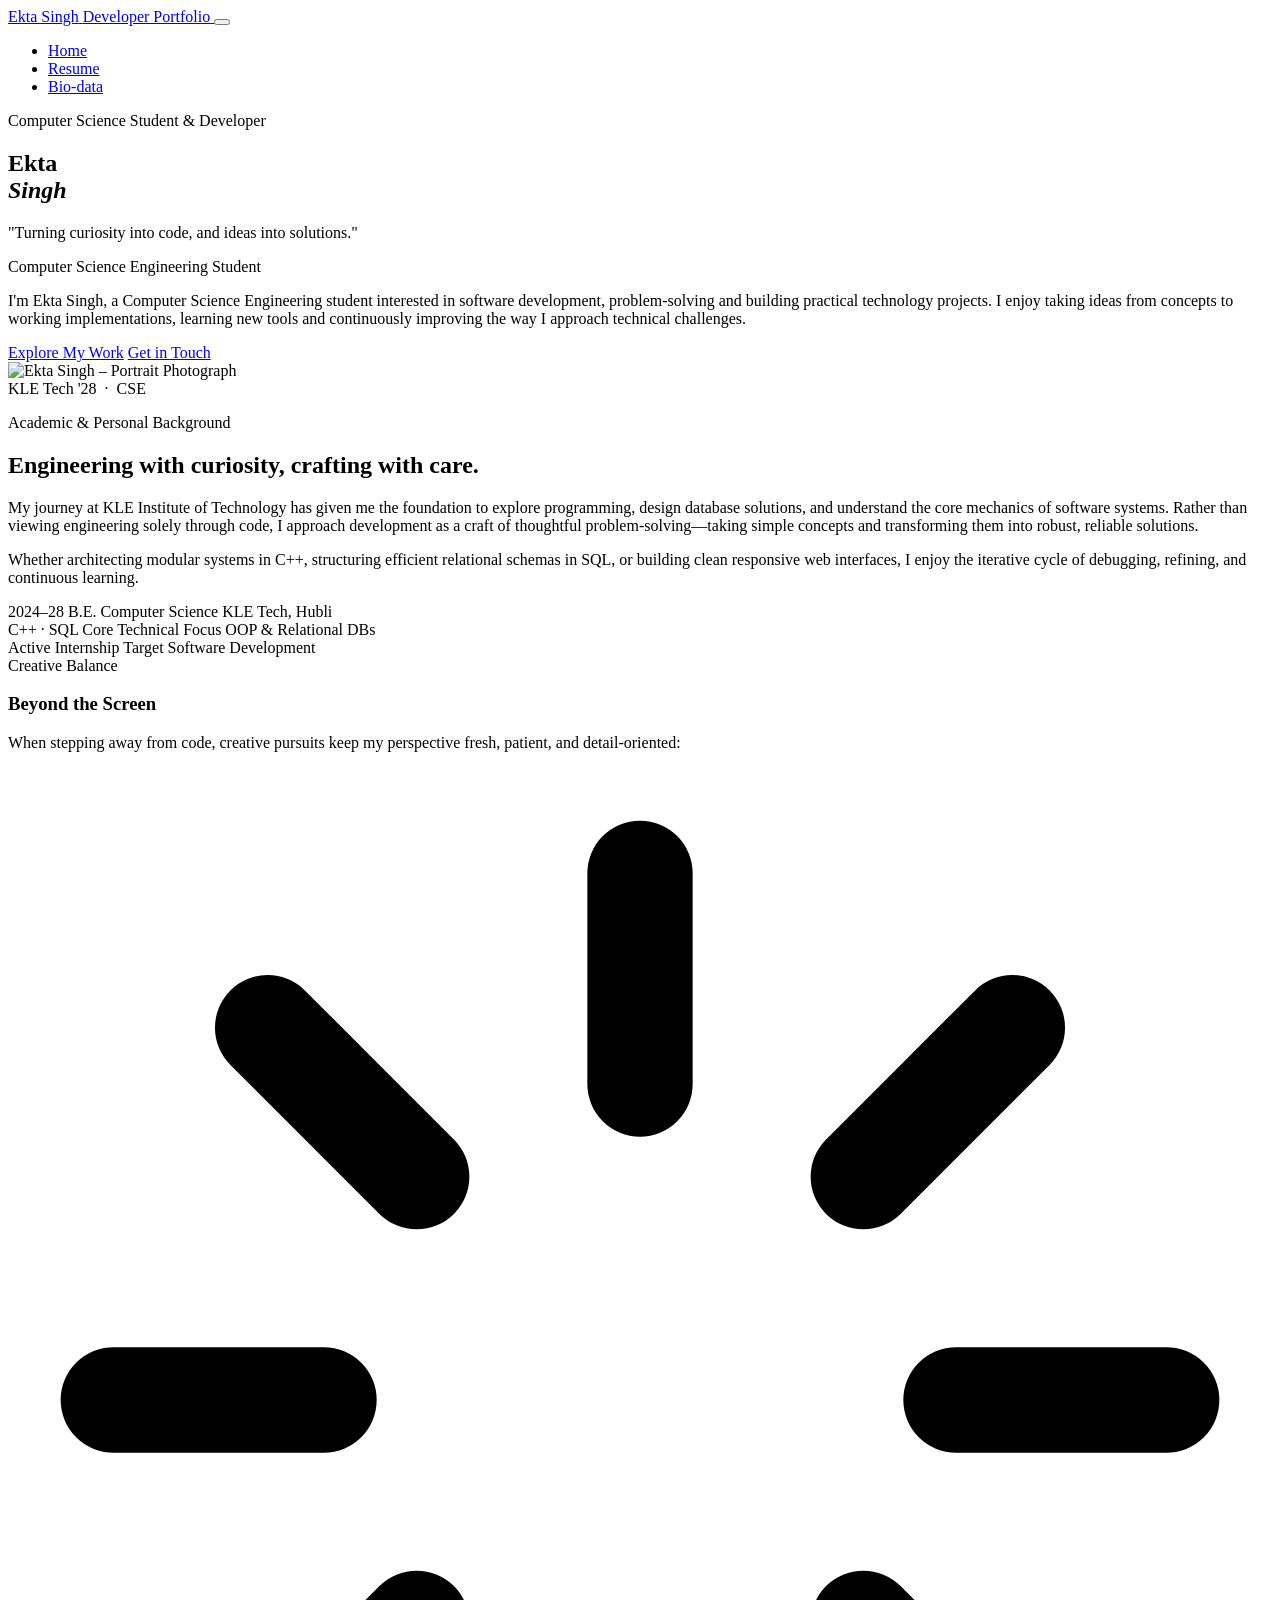
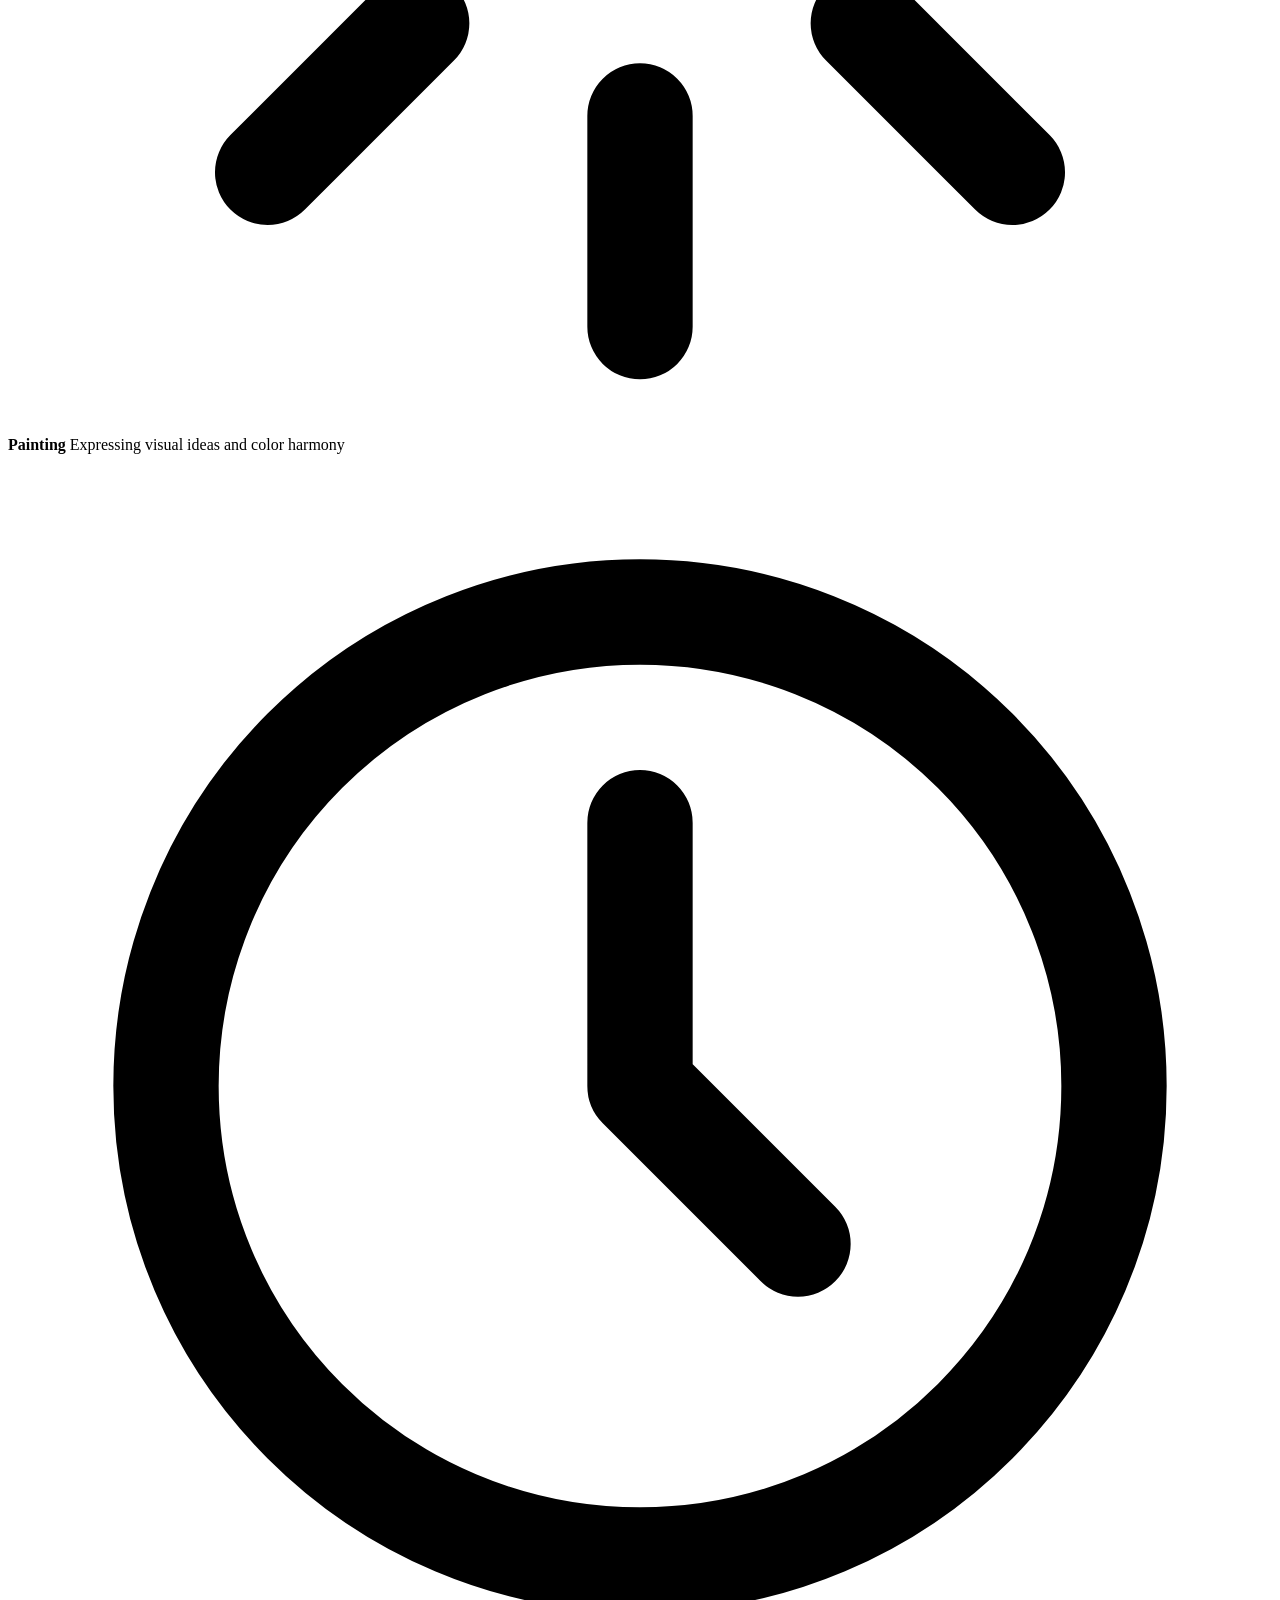
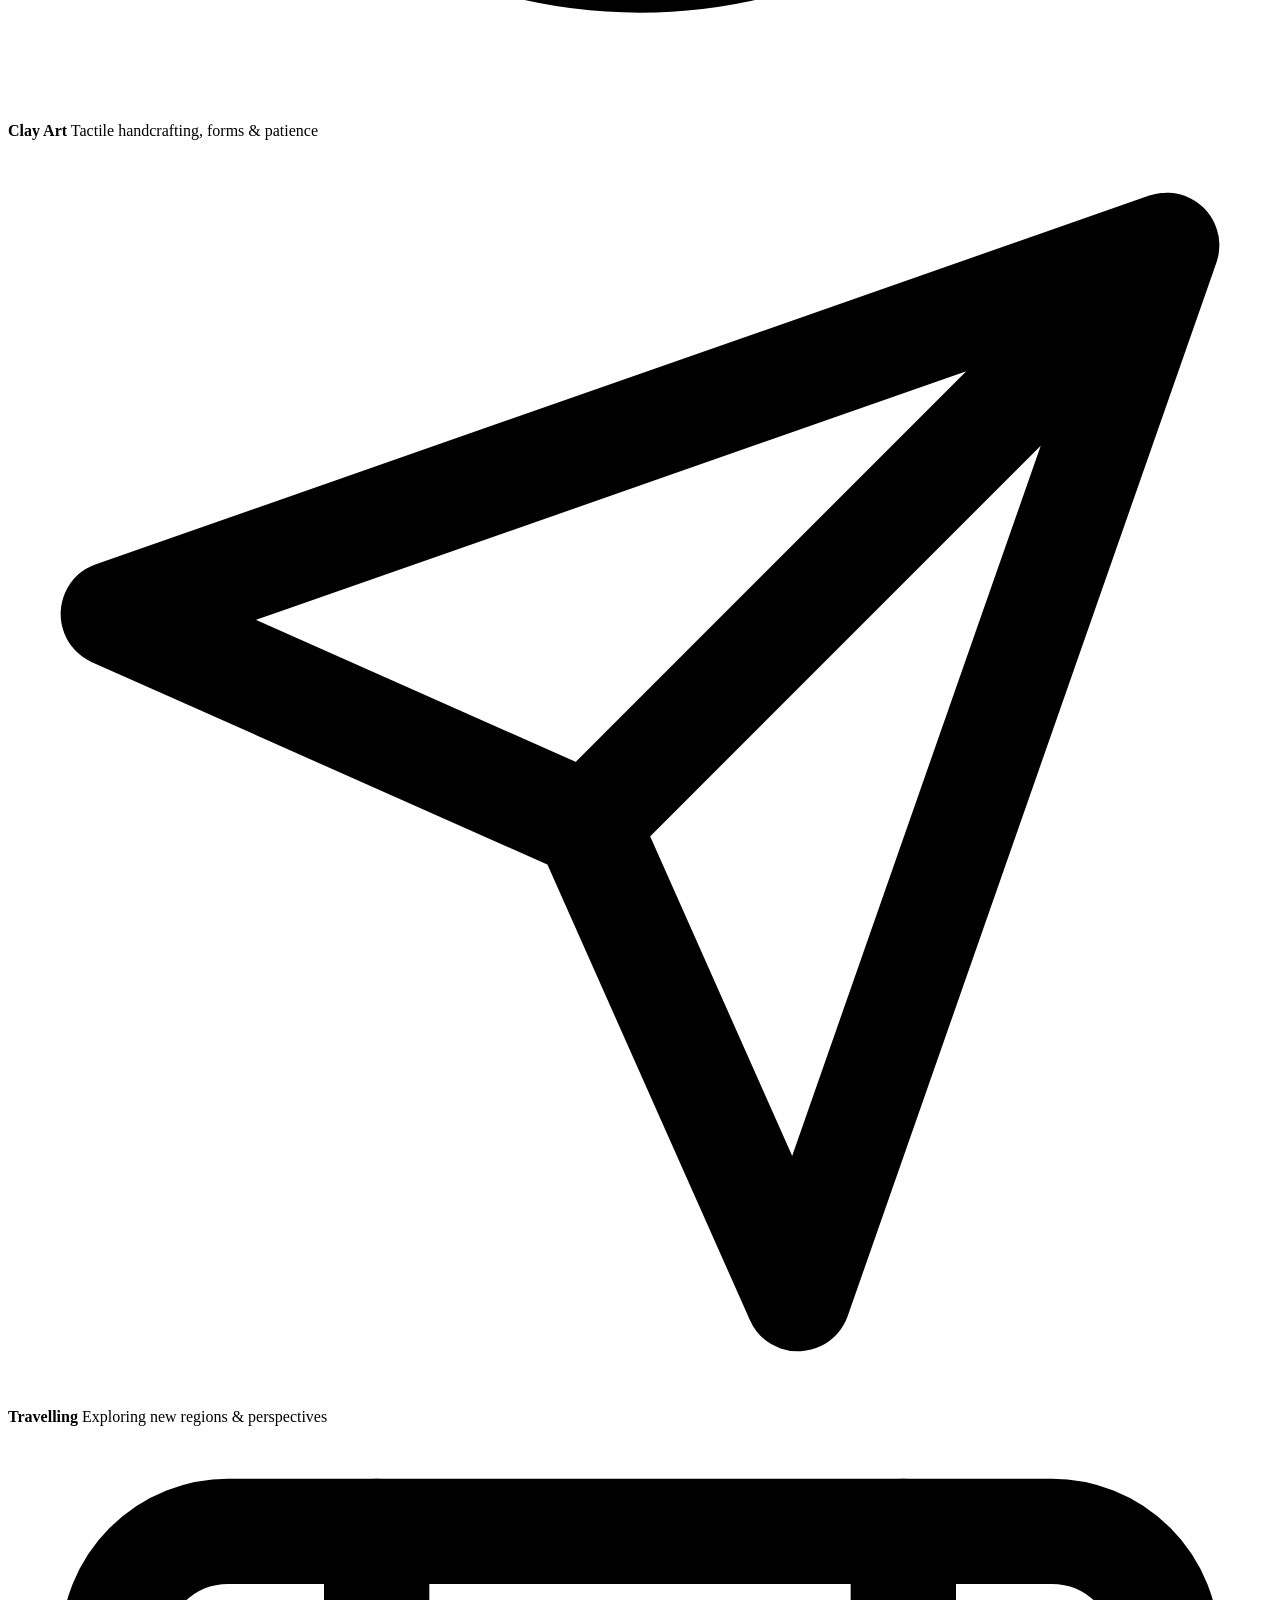
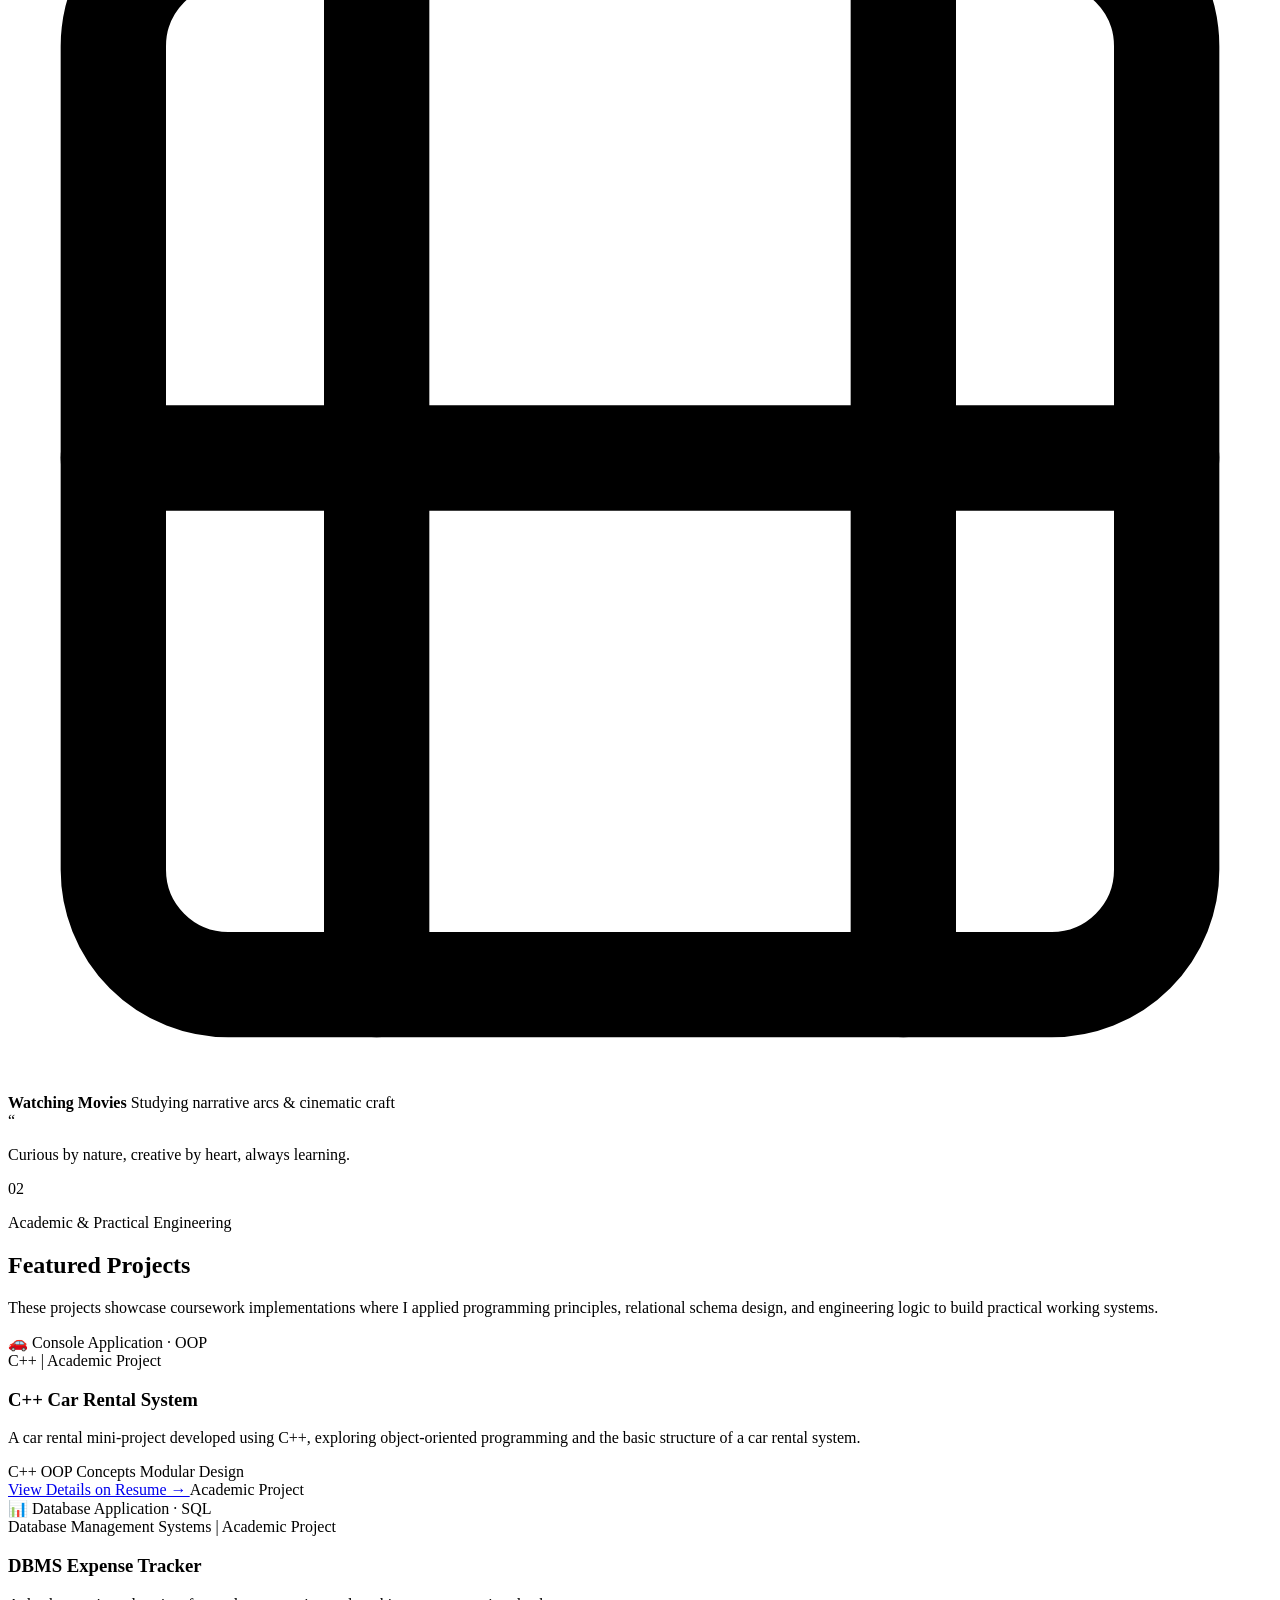
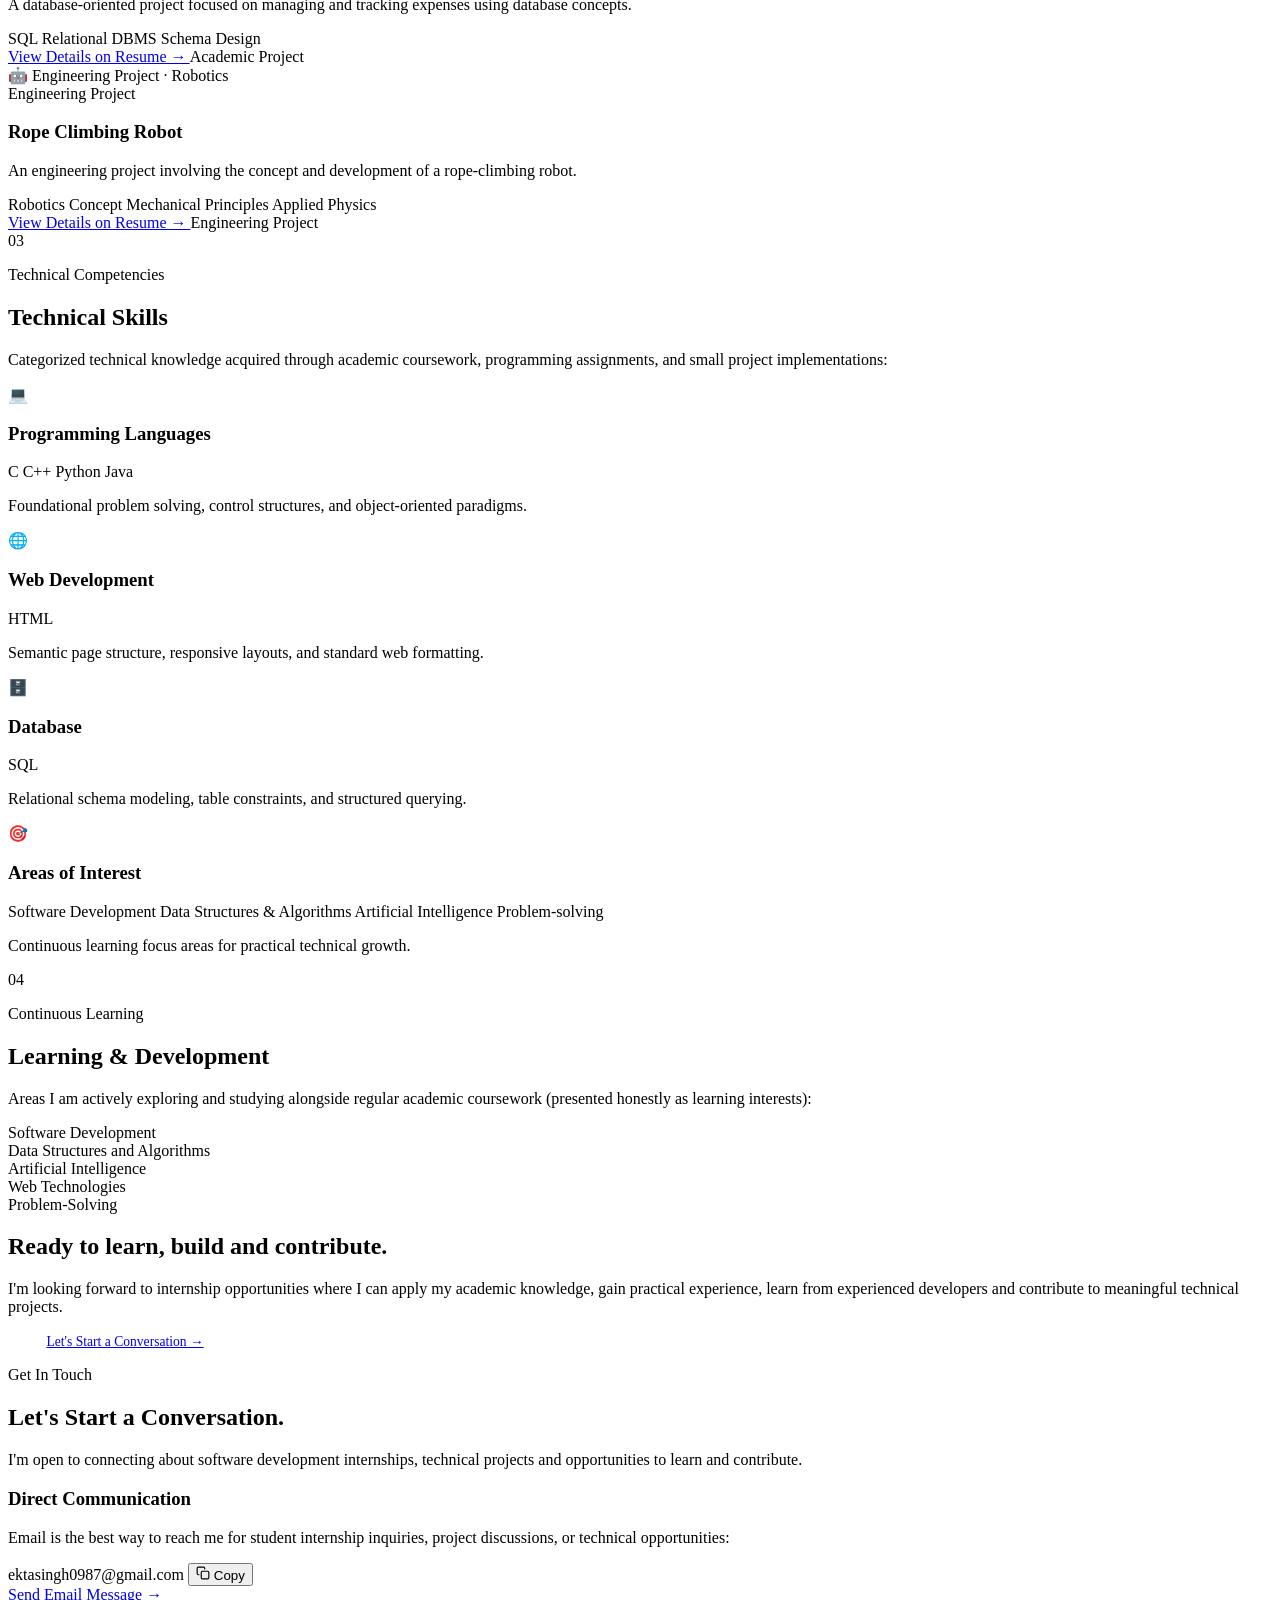
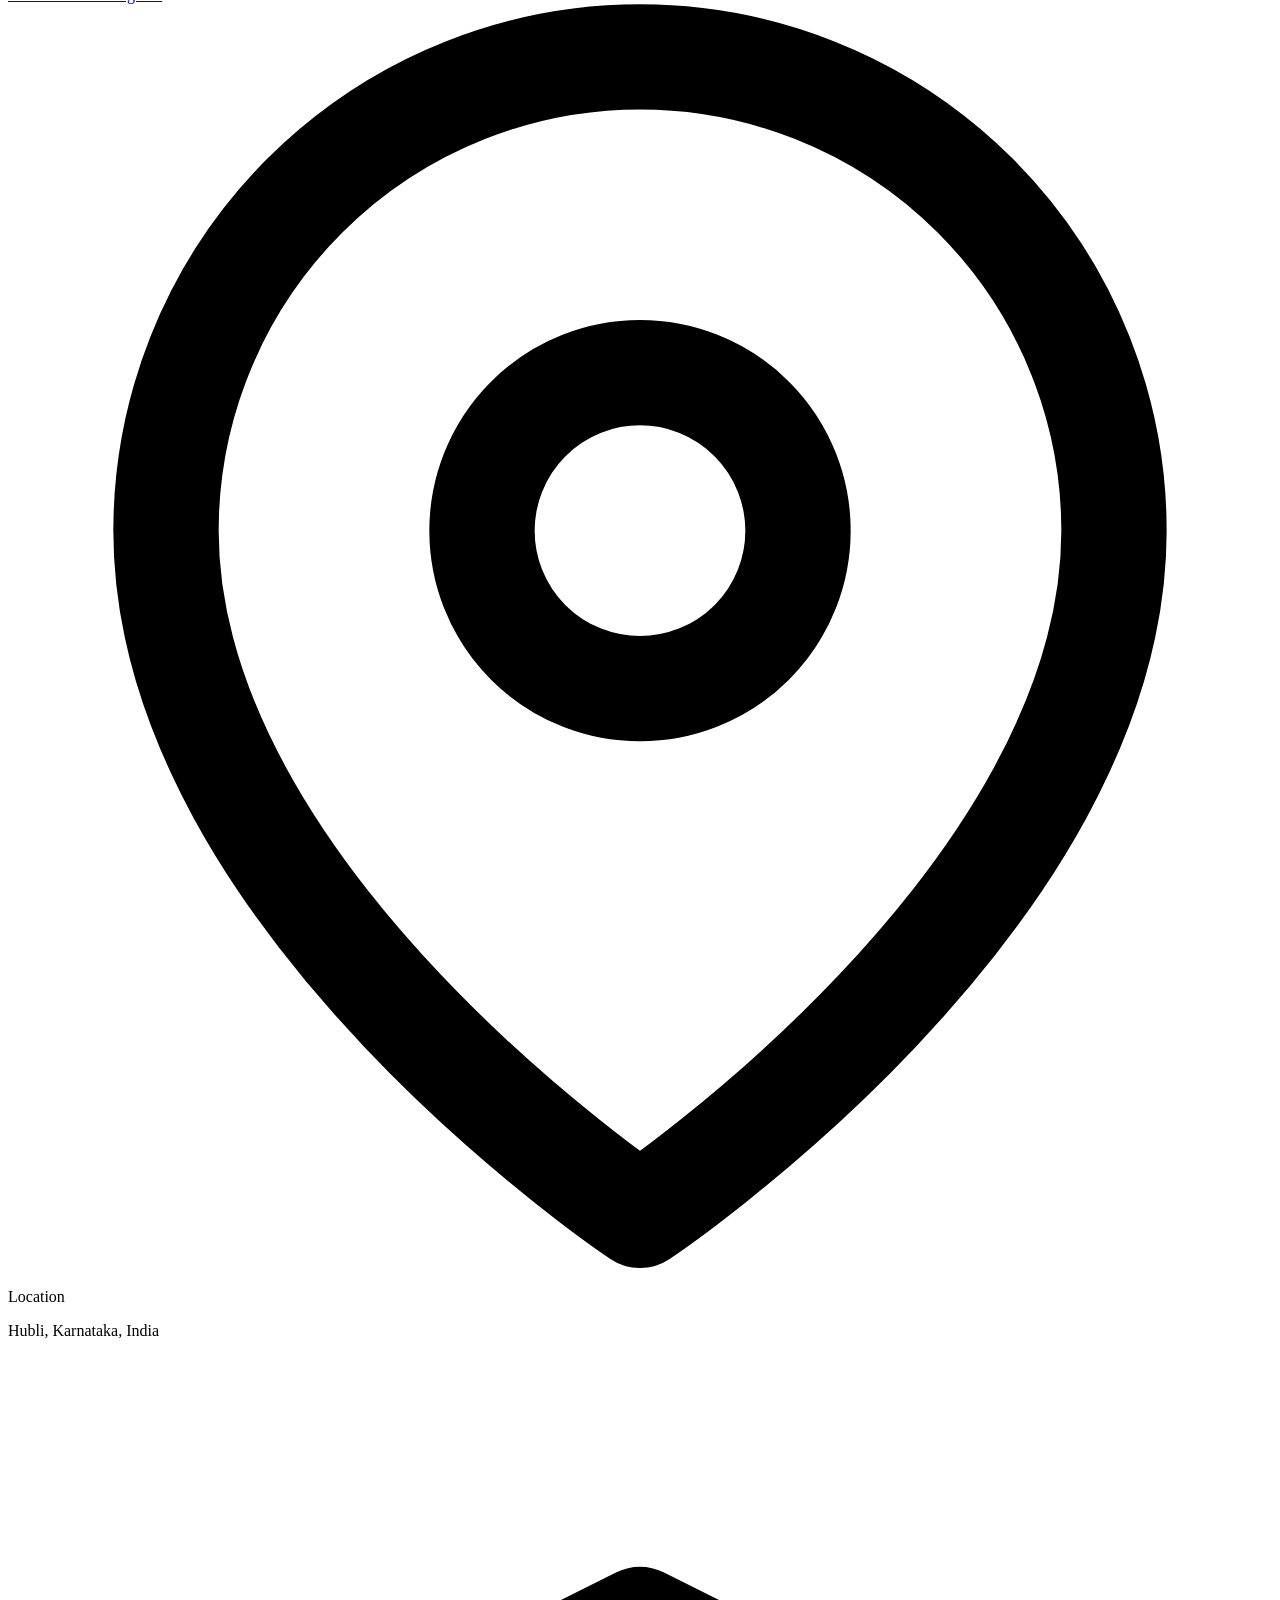
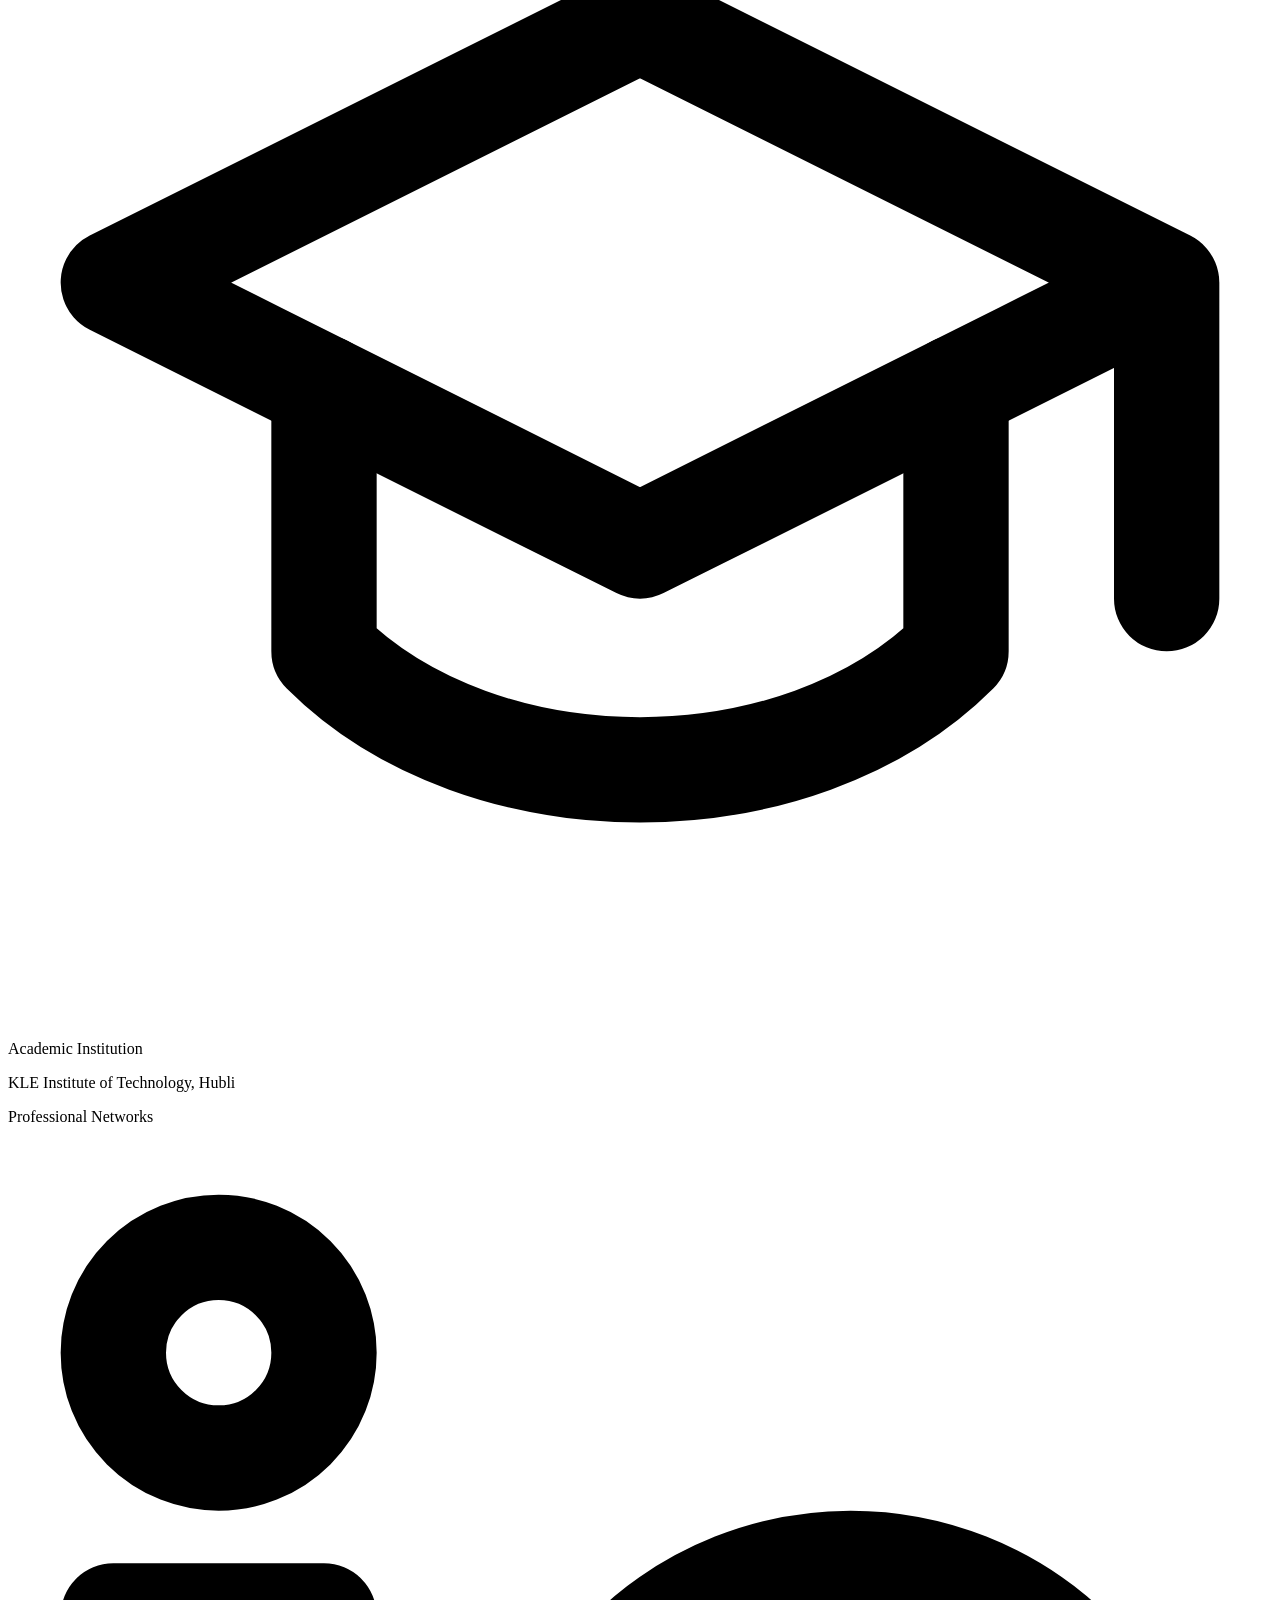
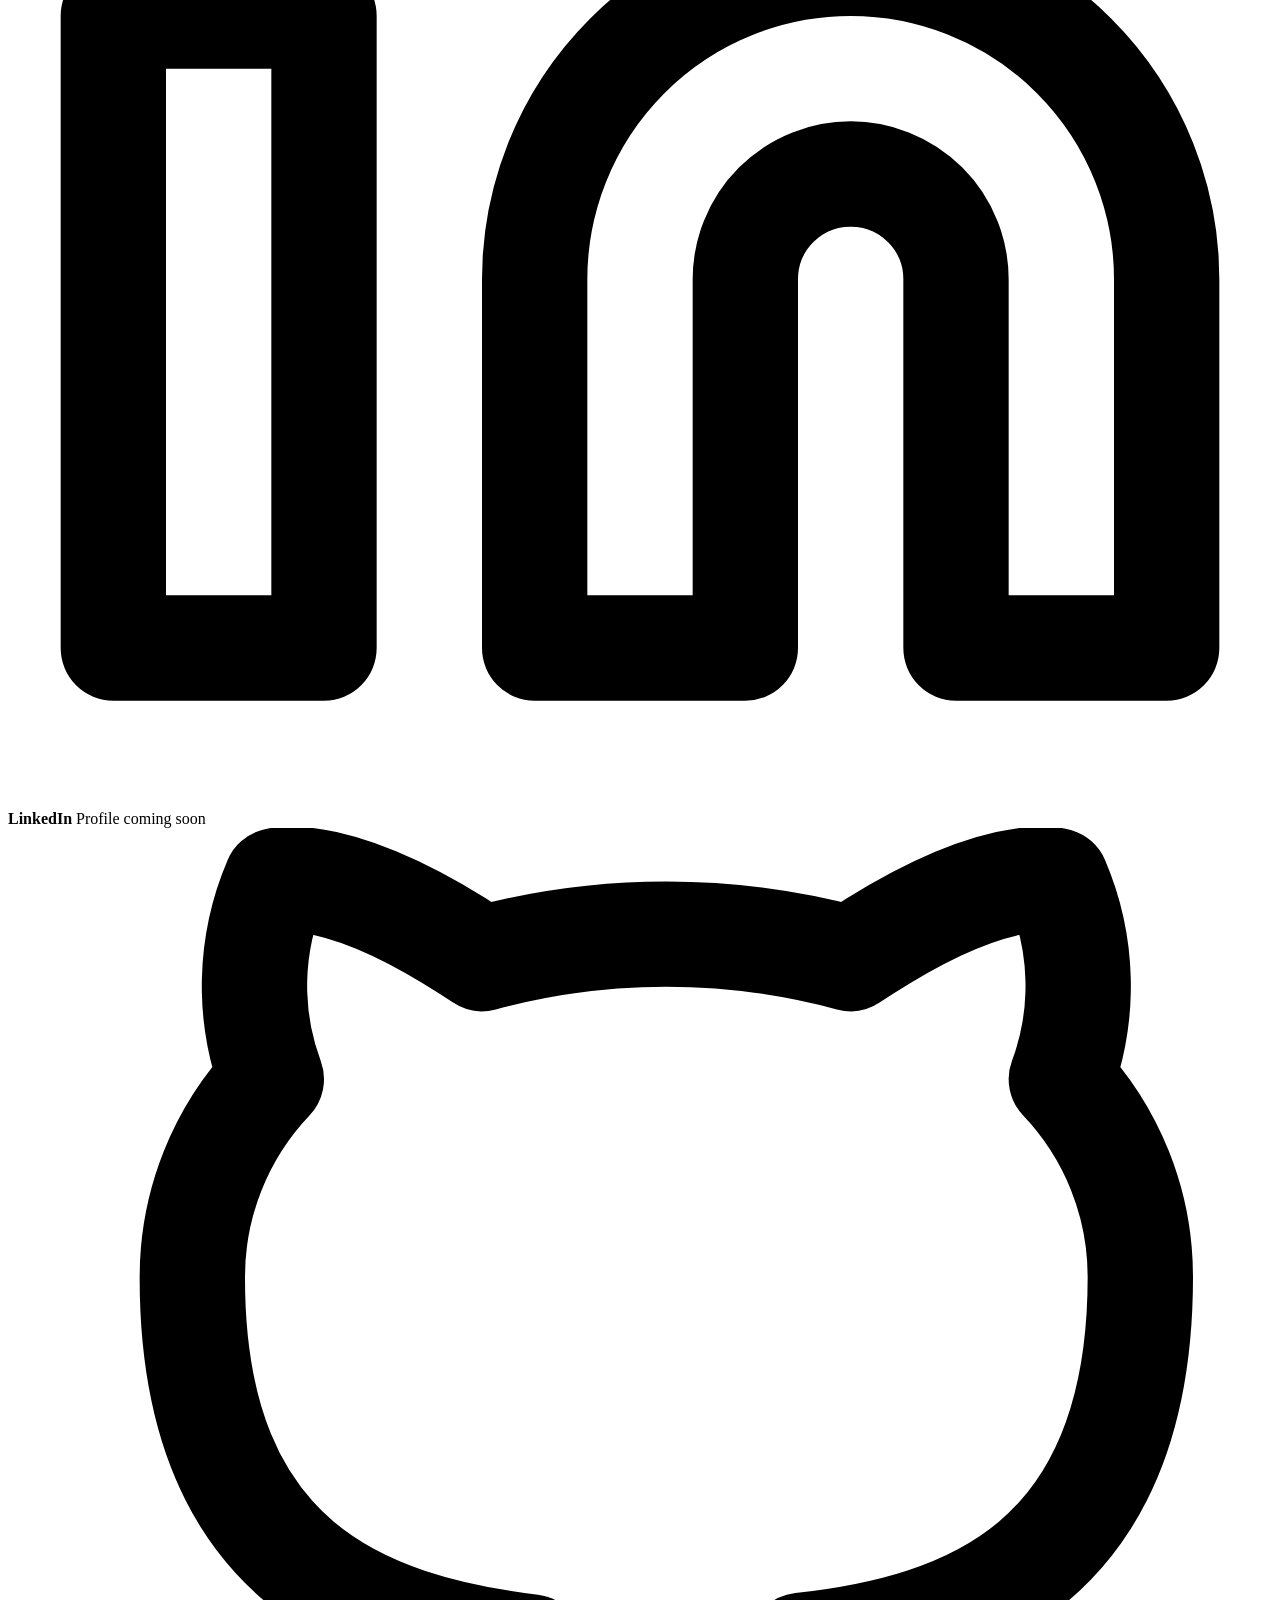
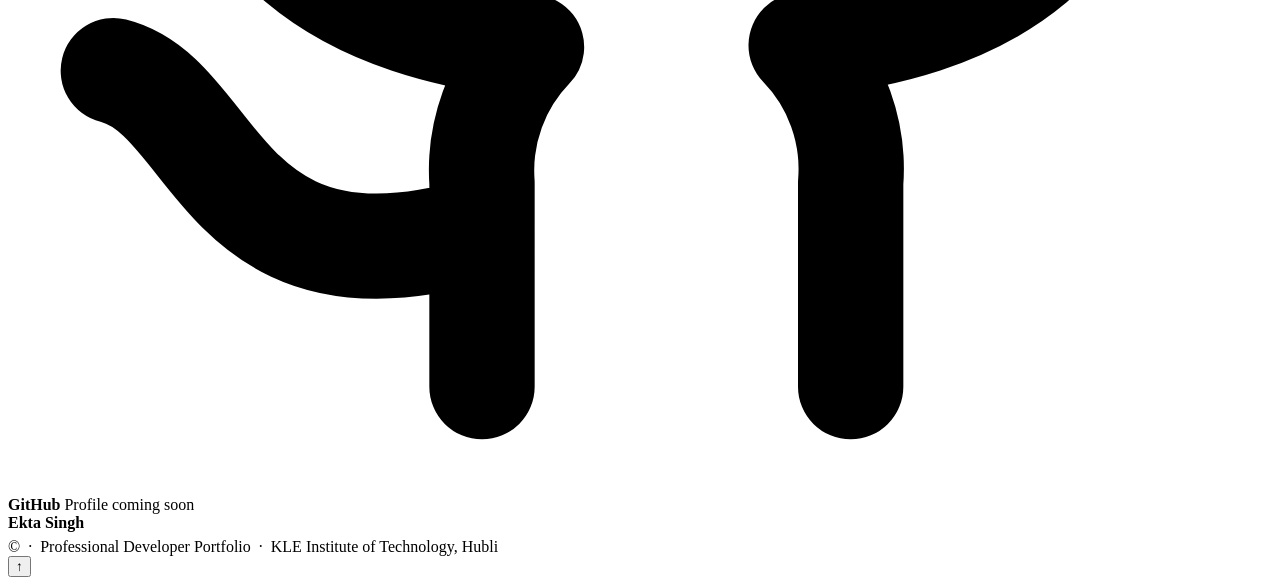
==== index.html @ 23ac212f "Add files via upload" ====
<!DOCTYPE html>
<!--
  EKTA SINGH – Professional Developer Portfolio
  Theme: Midnight Blue
  Home Page: index.html
  KLE Institute of Technology, Hubli
-->
<html lang="en">
<head>
  <meta charset="UTF-8" />
  <meta name="viewport" content="width=device-width, initial-scale=1.0" />
  <meta name="description" content="Ekta Singh – Computer Science Engineering Student & Aspiring Software Developer. Developer portfolio, academic projects, technical skills, and internship profile." />
  <title>Ekta Singh – Professional Developer Portfolio</title>

  <!-- Google Fonts -->
  <link rel="preconnect" href="https://fonts.googleapis.com" />
  <link rel="preconnect" href="https://fonts.gstatic.com" crossorigin />
  <link href="https://fonts.googleapis.com/css2?family=Playfair+Display:ital,wght@0,400;0,600;0,700;1,400;1,600&family=Inter:wght@300;400;500;600;700&family=Lora:ital,wght@0,400;1,400&display=swap" rel="stylesheet" />

  <!-- External Stylesheet (Midnight Blue Theme) -->
  <link rel="stylesheet" href="css/style.css" />
</head>
<body>

  <!-- ══════════════════════════════════════════════════════
       SITE NAVIGATION (MIDNIGHT NAVY BAR)
       ═════════════════════════════════════════════════════ -->
  <nav class="site-nav" role="navigation" aria-label="Main Navigation">
    <div class="site-nav__inner">

      <!-- Brand Identity -->
      <a href="index.html" class="site-nav__brand" aria-label="Ekta Singh Portfolio">
        <span class="site-nav__brand-name">Ekta Singh</span>
        <span class="site-nav__brand-sub">Developer Portfolio</span>
      </a>

      <!-- Mobile Navigation Toggle -->
      <button class="nav-toggle" id="nav-toggle" aria-label="Toggle navigation" aria-expanded="false">
        <span></span>
        <span></span>
        <span></span>
      </button>

      <!-- Navigation Links -->
      <ul class="site-nav__links" id="nav-links" role="list">
        <li><a href="index.html" class="active">Home</a></li>
        <li><a href="resume.html">Resume</a></li>
        <li><a href="biodata.html">Bio-data</a></li>
      </ul>
    </div>
  </nav>

  <!-- ══════════════════════════════════════════════════════
       MAIN CONTENT
       ═════════════════════════════════════════════════════ -->
  <main>

    <!-- ── 1. HERO SECTION ─────────────────────────────── -->
    <section class="hero" aria-label="Introduction">

      <!-- Left Column: Professional Presentation -->
      <div class="hero__text">
        <span class="hero__intro-label">Computer Science Student &amp; Developer</span>

        <!-- Display Name -->
        <h1 class="hero__name">
          Ekta<br /><em>Singh</em>
        </h1>

        <!-- Headline & Subtitle -->
        <p class="hero__tagline">"Turning curiosity into code, and ideas into solutions."</p>
        <p class="hero__subtitle">Computer Science Engineering Student</p>

        <!-- Professional Introduction -->
        <p class="hero__para">
          I'm Ekta Singh, a Computer Science Engineering student interested in software development, problem-solving and building practical technology projects. I enjoy taking ideas from concepts to working implementations, learning new tools and continuously improving the way I approach technical challenges.
        </p>

        <!-- Hero Actions -->
        <div class="hero__buttons">
          <a href="#projects" class="btn btn--filled">Explore My Work</a>
          <a href="#contact" class="btn btn--outline">Get in Touch</a>
        </div>
      </div>

      <!-- Right Column: Asymmetrical Editorial Photo Area -->
      <div class="hero__photo-area" aria-label="Portrait photo presentation">
        <div class="hero__photo-wrapper">

          <!-- Decorative Geometric Corner Accents -->
          <div class="hero__photo-corner" aria-hidden="true"></div>
          <div class="hero__photo-corner hero__photo-corner--br" aria-hidden="true"></div>

          <!-- Portrait Frame (Single Large Home Photograph) -->
          <div class="hero__photo-frame">
            <img src="images/profile.jpg"
                 alt="Ekta Singh – Portrait Photograph"
                 class="hero__photo-img"
                 onerror="this.onerror=null; this.src='images/placeholder.svg';" />
          </div>

          <!-- Professional Status Badge -->
          <div class="hero__photo-badge">
            KLE Tech '28 &nbsp;·&nbsp; CSE
          </div>

        </div>
      </div>

    </section><!-- /.hero -->


    <!-- ── 2. ABOUT ME SECTION (EDITORIAL RESTRUCTURED LAYOUT) ─── -->
    <section class="about-section" id="about" aria-labelledby="about-heading">
      <div class="container">

        <div class="about-editorial-wrap">

          <!-- Left Column: Academic & Technical Perspective -->
          <div class="about-main-col">
            <p class="label about-eyebrow">Academic &amp; Personal Background</p>
            <h2 class="about-title" id="about-heading">
              Engineering with curiosity, crafting with care.
            </h2>
            <div class="about-divider" aria-hidden="true"></div>

            <p class="about-narrative-p">
              My journey at KLE Institute of Technology has given me the foundation to explore programming, design database solutions, and understand the core mechanics of software systems. Rather than viewing engineering solely through code, I approach development as a craft of thoughtful problem-solving—taking simple concepts and transforming them into robust, reliable solutions.
            </p>
            <p class="about-narrative-p">
              Whether architecting modular systems in C++, structuring efficient relational schemas in SQL, or building clean responsive web interfaces, I enjoy the iterative cycle of debugging, refining, and continuous learning.
            </p>

            <!-- Quick Academic & Goal Snapshot Cards -->
            <div class="about-stats-grid">
              <div class="about-stat-item">
                <span class="about-stat-num">2024–28</span>
                <span class="about-stat-label">B.E. Computer Science</span>
                <span class="about-stat-detail">KLE Tech, Hubli</span>
              </div>
              <div class="about-stat-item">
                <span class="about-stat-num">C++ · SQL</span>
                <span class="about-stat-label">Core Technical Focus</span>
                <span class="about-stat-detail">OOP &amp; Relational DBs</span>
              </div>
              <div class="about-stat-item">
                <span class="about-stat-num">Active</span>
                <span class="about-stat-label">Internship Target</span>
                <span class="about-stat-detail">Software Development</span>
              </div>
            </div>
          </div>

          <!-- Right Column: Creative Balance & Beyond The Screen -->
          <div class="about-side-col">
            <div class="beyond-screen-card">
              <div class="beyond-screen-card__header">
                <span class="label label--ice">Creative Balance</span>
                <h3 class="beyond-screen-card__title">Beyond the Screen</h3>
                <p class="beyond-screen-card__subtitle">
                  When stepping away from code, creative pursuits keep my perspective fresh, patient, and detail-oriented:
                </p>
              </div>

              <div class="beyond-screen-list">
                <!-- Painting -->
                <div class="beyond-item">
                  <div class="beyond-item__icon-wrap" aria-hidden="true">
                    <svg class="beyond-item-icon" viewBox="0 0 24 24" fill="none" stroke="currentColor" stroke-width="2" stroke-linecap="round" stroke-linejoin="round">
                      <path d="M12 2v4M12 18v4M4.93 4.93l2.83 2.83M16.24 16.24l2.83 2.83M2 12h4M18 12h4M4.93 19.07l2.83-2.83M16.24 7.76l2.83-2.83"/>
                    </svg>
                  </div>
                  <div class="beyond-item__text">
                    <strong>Painting</strong>
                    <span>Expressing visual ideas and color harmony</span>
                  </div>
                </div>

                <!-- Clay Art -->
                <div class="beyond-item">
                  <div class="beyond-item__icon-wrap" aria-hidden="true">
                    <svg class="beyond-item-icon" viewBox="0 0 24 24" fill="none" stroke="currentColor" stroke-width="2" stroke-linecap="round" stroke-linejoin="round">
                      <path d="M12 3a9 9 0 0 0-9 9c0 4.97 4.03 9 9 9s9-4.03 9-9a9 9 0 0 0-9-9z"/>
                      <path d="M12 7v5l3 3"/>
                    </svg>
                  </div>
                  <div class="beyond-item__text">
                    <strong>Clay Art</strong>
                    <span>Tactile handcrafting, forms &amp; patience</span>
                  </div>
                </div>

                <!-- Travelling -->
                <div class="beyond-item">
                  <div class="beyond-item__icon-wrap" aria-hidden="true">
                    <svg class="beyond-item-icon" viewBox="0 0 24 24" fill="none" stroke="currentColor" stroke-width="2" stroke-linecap="round" stroke-linejoin="round">
                      <path d="M22 2L11 13M22 2l-7 20-4-9-9-4 20-7z"/>
                    </svg>
                  </div>
                  <div class="beyond-item__text">
                    <strong>Travelling</strong>
                    <span>Exploring new regions &amp; perspectives</span>
                  </div>
                </div>

                <!-- Watching Movies -->
                <div class="beyond-item">
                  <div class="beyond-item__icon-wrap" aria-hidden="true">
                    <svg class="beyond-item-icon" viewBox="0 0 24 24" fill="none" stroke="currentColor" stroke-width="2" stroke-linecap="round" stroke-linejoin="round">
                      <rect x="2" y="2" width="20" height="20" rx="2.18" ry="2.18"/>
                      <line x1="7" y1="2" x2="7" y2="22"/>
                      <line x1="17" y1="2" x2="17" y2="22"/>
                      <line x1="2" y1="12" x2="22" y2="12"/>
                    </svg>
                  </div>
                  <div class="beyond-item__text">
                    <strong>Watching Movies</strong>
                    <span>Studying narrative arcs &amp; cinematic craft</span>
                  </div>
                </div>
              </div>

              <!-- Personal Philosophy Quote Callout -->
              <div class="beyond-quote-callout">
                <span class="beyond-quote-mark" aria-hidden="true">&ldquo;</span>
                <p>Curious by nature, creative by heart, always learning.</p>
              </div>
            </div>
          </div>

        </div><!-- /.about-editorial-wrap -->

      </div><!-- /.container -->
    </section><!-- /.about-section -->


    <!-- ── 3. FEATURED PROJECTS SECTION (DARK BLUE SHOWCASE) ── -->
    <section class="portfolio-projects-section" id="projects" aria-labelledby="projects-heading">
      <div class="container">

        <div class="section-header">
          <span class="section-header__num" aria-hidden="true">02</span>
          <div class="section-header__text">
            <p class="section-header__label">Academic &amp; Practical Engineering</p>
            <h2 class="section-header__title" id="projects-heading">Featured Projects</h2>
          </div>
        </div>

        <p class="section-intro-text">
          These projects showcase coursework implementations where I applied programming principles, relational schema design, and engineering logic to build practical working systems.
        </p>

        <!-- Project Cards Grid -->
        <div class="portfolio-projects-grid">

          <!-- Project 01: C++ Car Rental System -->
          <article class="portfolio-card">
            <div class="portfolio-card__preview" aria-hidden="true">
              <span class="portfolio-card__icon">🚗</span>
              <span class="portfolio-card__preview-label">Console Application · OOP</span>
            </div>
            <div class="portfolio-card__body">
              <span class="portfolio-card__category">C++ | Academic Project</span>
              <h3 class="portfolio-card__title">C++ Car Rental System</h3>
              <p class="portfolio-card__desc">
                A car rental mini-project developed using C++, exploring object-oriented programming and the basic structure of a car rental system.
              </p>
              <div class="portfolio-card__tech">
                <span class="tech-tag">C++</span>
                <span class="tech-tag">OOP Concepts</span>
                <span class="tech-tag">Modular Design</span>
              </div>
              <div class="portfolio-card__actions">
                <a href="resume.html#projects" class="portfolio-card__link">
                  View Details on Resume →
                </a>
                <span class="portfolio-card__repo-pill">Academic Project</span>
              </div>
            </div>
          </article>

          <!-- Project 02: DBMS Expense Tracker -->
          <article class="portfolio-card">
            <div class="portfolio-card__preview" aria-hidden="true">
              <span class="portfolio-card__icon">📊</span>
              <span class="portfolio-card__preview-label">Database Application · SQL</span>
            </div>
            <div class="portfolio-card__body">
              <span class="portfolio-card__category">Database Management Systems | Academic Project</span>
              <h3 class="portfolio-card__title">DBMS Expense Tracker</h3>
              <p class="portfolio-card__desc">
                A database-oriented project focused on managing and tracking expenses using database concepts.
              </p>
              <div class="portfolio-card__tech">
                <span class="tech-tag">SQL</span>
                <span class="tech-tag">Relational DBMS</span>
                <span class="tech-tag">Schema Design</span>
              </div>
              <div class="portfolio-card__actions">
                <a href="resume.html#projects" class="portfolio-card__link">
                  View Details on Resume →
                </a>
                <span class="portfolio-card__repo-pill">Academic Project</span>
              </div>
            </div>
          </article>

          <!-- Project 03: Rope Climbing Robot -->
          <article class="portfolio-card">
            <div class="portfolio-card__preview" aria-hidden="true">
              <span class="portfolio-card__icon">🤖</span>
              <span class="portfolio-card__preview-label">Engineering Project · Robotics</span>
            </div>
            <div class="portfolio-card__body">
              <span class="portfolio-card__category">Engineering Project</span>
              <h3 class="portfolio-card__title">Rope Climbing Robot</h3>
              <p class="portfolio-card__desc">
                An engineering project involving the concept and development of a rope-climbing robot.
              </p>
              <div class="portfolio-card__tech">
                <span class="tech-tag">Robotics Concept</span>
                <span class="tech-tag">Mechanical Principles</span>
                <span class="tech-tag">Applied Physics</span>
              </div>
              <div class="portfolio-card__actions">
                <a href="resume.html#projects" class="portfolio-card__link">
                  View Details on Resume →
                </a>
                <span class="portfolio-card__repo-pill">Engineering Project</span>
              </div>
            </div>
          </article>

        </div><!-- /.portfolio-projects-grid -->

      </div><!-- /.container -->
    </section><!-- /#projects -->


    <!-- ── 4. TECHNICAL SKILLS SECTION (OFF-WHITE CONTRAST) ── -->
    <section class="skills-section" id="skills" aria-labelledby="skills-heading">
      <div class="container">

        <div class="section-header">
          <span class="section-header__num" aria-hidden="true">03</span>
          <div class="section-header__text">
            <p class="section-header__label">Technical Competencies</p>
            <h2 class="section-header__title section-header__title--dark" id="skills-heading">Technical Skills</h2>
          </div>
        </div>

        <p class="section-intro-text section-intro-text--dark">
          Categorized technical knowledge acquired through academic coursework, programming assignments, and small project implementations:
        </p>

        <!-- Categorized Skills Grid -->
        <div class="skills-categories-grid">

          <!-- Category 1: Programming Languages -->
          <div class="skills-category-card">
            <div class="skills-category-card__header">
              <span class="skills-category-card__icon" aria-hidden="true">💻</span>
              <h3 class="skills-category-card__title">Programming Languages</h3>
            </div>
            <div class="skills-category-card__tags">
              <span class="skill-tag">C</span>
              <span class="skill-tag">C++</span>
              <span class="skill-tag skill-tag--accent">Python</span>
              <span class="skill-tag">Java</span>
            </div>
            <p class="skills-category-card__note">
              Foundational problem solving, control structures, and object-oriented paradigms.
            </p>
          </div>

          <!-- Category 2: Web Development -->
          <div class="skills-category-card">
            <div class="skills-category-card__header">
              <span class="skills-category-card__icon" aria-hidden="true">🌐</span>
              <h3 class="skills-category-card__title">Web Development</h3>
            </div>
            <div class="skills-category-card__tags">
              <span class="skill-tag skill-tag--accent">HTML</span>
            </div>
            <p class="skills-category-card__note">
              Semantic page structure, responsive layouts, and standard web formatting.
            </p>
          </div>

          <!-- Category 3: Database -->
          <div class="skills-category-card">
            <div class="skills-category-card__header">
              <span class="skills-category-card__icon" aria-hidden="true">🗄️</span>
              <h3 class="skills-category-card__title">Database</h3>
            </div>
            <div class="skills-category-card__tags">
              <span class="skill-tag skill-tag--accent">SQL</span>
            </div>
            <p class="skills-category-card__note">
              Relational schema modeling, table constraints, and structured querying.
            </p>
          </div>

          <!-- Category 4: Areas of Interest -->
          <div class="skills-category-card">
            <div class="skills-category-card__header">
              <span class="skills-category-card__icon" aria-hidden="true">🎯</span>
              <h3 class="skills-category-card__title">Areas of Interest</h3>
            </div>
            <div class="skills-category-card__tags">
              <span class="skill-tag">Software Development</span>
              <span class="skill-tag">Data Structures &amp; Algorithms</span>
              <span class="skill-tag">Artificial Intelligence</span>
              <span class="skill-tag">Problem-solving</span>
            </div>
            <p class="skills-category-card__note">
              Continuous learning focus areas for practical technical growth.
            </p>
          </div>

        </div><!-- /.skills-categories-grid -->

      </div><!-- /.container -->
    </section><!-- /#skills -->


    <!-- ── 5. LEARNING AND DEVELOPMENT SECTION ─────────── -->
    <section class="learning-section" aria-labelledby="learning-heading">
      <div class="container">

        <div class="section-header">
          <span class="section-header__num" aria-hidden="true">04</span>
          <div class="section-header__text">
            <p class="section-header__label">Continuous Learning</p>
            <h2 class="section-header__title section-header__title--dark" id="learning-heading">Learning &amp; Development</h2>
          </div>
        </div>

        <p class="section-intro-text section-intro-text--dark">
          Areas I am actively exploring and studying alongside regular academic coursework (presented honestly as learning interests):
        </p>

        <!-- Learning Chips Grid -->
        <div class="learning-chips-grid">
          <div class="learning-chip">
            <span class="learning-chip__dot" aria-hidden="true"></span>
            <span class="learning-chip__text">Software Development</span>
          </div>
          <div class="learning-chip">
            <span class="learning-chip__dot" aria-hidden="true"></span>
            <span class="learning-chip__text">Data Structures and Algorithms</span>
          </div>
          <div class="learning-chip">
            <span class="learning-chip__dot" aria-hidden="true"></span>
            <span class="learning-chip__text">Artificial Intelligence</span>
          </div>
          <div class="learning-chip">
            <span class="learning-chip__dot" aria-hidden="true"></span>
            <span class="learning-chip__text">Web Technologies</span>
          </div>
          <div class="learning-chip">
            <span class="learning-chip__dot" aria-hidden="true"></span>
            <span class="learning-chip__text">Problem-Solving</span>
          </div>
        </div>

      </div><!-- /.container -->
    </section><!-- /.learning-section -->


    <!-- ── 6. INTERNSHIP READINESS CALLOUT ─────────────── -->
    <section class="internship-banner" aria-labelledby="internship-heading">
      <div class="container">

        <h2 class="internship-banner__title" id="internship-heading">
          Ready to learn, build and contribute.
        </h2>

        <p class="internship-banner__para">
          I'm looking forward to internship opportunities where I can apply my academic knowledge, gain practical experience, learn from experienced developers and contribute to meaningful technical projects.
        </p>

        <a href="#contact" class="btn btn--filled" style="font-size: 0.85rem; padding: 0.95rem 2.4rem;">
          Let's Start a Conversation →
        </a>

      </div><!-- /.container -->
    </section><!-- /.internship-banner -->


    <!-- ── 7. CONTACT SECTION (REDESIGNED PROFESSIONAL EXPERIENCE) ── -->
    <section class="contact-section" id="contact" aria-labelledby="contact-heading">
      <div class="container">

        <div class="contact-wrap">

          <!-- Section Header -->
          <div class="contact-header">
            <p class="label contact-header__eyebrow">Get In Touch</p>
            <h2 class="contact-header__title" id="contact-heading">
              Let's Start a Conversation.
            </h2>
            <p class="contact-header__desc">
              I'm open to connecting about software development internships, technical projects and opportunities to learn and contribute.
            </p>
          </div>

          <!-- Contact Grid -->
          <div class="contact-grid">

            <!-- Primary Contact & Email Card -->
            <div class="contact-primary-card">
              <div>
                <h3 class="contact-primary-card__headline">Direct Communication</h3>
                <p class="contact-primary-card__text">
                  Email is the best way to reach me for student internship inquiries, project discussions, or technical opportunities:
                </p>

                <!-- Interactive Email Display with Copy Action -->
                <div class="contact-email-display">
                  <span class="contact-email-text" id="target-email">ektasingh0987@gmail.com</span>
                  <button type="button" class="copy-email-btn" id="copy-email-trigger" aria-label="Copy email address to clipboard">
                    <svg width="14" height="14" viewBox="0 0 24 24" fill="none" stroke="currentColor" stroke-width="2" stroke-linecap="round" stroke-linejoin="round" aria-hidden="true">
                      <rect x="9" y="9" width="13" height="13" rx="2" ry="2"></rect>
                      <path d="M5 15H4a2 2 0 0 1-2-2V4a2 2 0 0 1 2-2h9a2 2 0 0 1 2 2v1"></path>
                    </svg>
                    <span id="copy-btn-label">Copy</span>
                  </button>
                </div>
              </div>

              <!-- Action Buttons -->
              <div class="contact-primary-card__actions">
                <a href="mailto:ektasingh0987@gmail.com" class="btn btn--filled" style="flex: 1; text-align: center;">
                  Send Email Message →
                </a>
              </div>
            </div>

            <!-- Secondary Details Column -->
            <div class="contact-details-col">

              <!-- Location Detail -->
              <div class="contact-info-tile">
                <svg class="contact-tile-icon" viewBox="0 0 24 24" fill="none" stroke="currentColor" stroke-width="2" stroke-linecap="round" stroke-linejoin="round" aria-hidden="true">
                  <path d="M21 10c0 7-9 13-9 13s-9-6-9-13a9 9 0 0 1 18 0z"></path>
                  <circle cx="12" cy="10" r="3"></circle>
                </svg>
                <div>
                  <p class="contact-tile-label">Location</p>
                  <p class="contact-tile-value">Hubli, Karnataka, India</p>
                </div>
              </div>

              <!-- Education Detail -->
              <div class="contact-info-tile">
                <svg class="contact-tile-icon" viewBox="0 0 24 24" fill="none" stroke="currentColor" stroke-width="2" stroke-linecap="round" stroke-linejoin="round" aria-hidden="true">
                  <path d="M22 10v6M2 10l10-5 10 5-10 5z"></path>
                  <path d="M6 12v5c3 3 9 3 12 0v-5"></path>
                </svg>
                <div>
                  <p class="contact-tile-label">Academic Institution</p>
                  <p class="contact-tile-value">KLE Institute of Technology, Hubli</p>
                </div>
              </div>

              <!-- Professional Network Placeholders -->
              <div class="contact-networks-tile">
                <p class="contact-networks-label">Professional Networks</p>
                <div class="contact-networks-list">

                  <!-- LinkedIn Placeholder -->
                  <div class="contact-network-item">
                    <svg class="contact-network-icon" viewBox="0 0 24 24" fill="none" stroke="currentColor" stroke-width="2" stroke-linecap="round" stroke-linejoin="round" aria-hidden="true">
                      <path d="M16 8a6 6 0 0 1 6 6v7h-4v-7a2 2 0 0 0-2-2 2 2 0 0 0-2 2v7h-4v-7a6 6 0 0 1 6-6z"></path>
                      <rect x="2" y="9" width="4" height="12"></rect>
                      <circle cx="4" cy="4" r="2"></circle>
                    </svg>
                    <span><strong>LinkedIn</strong></span>
                    <span class="contact-network-badge">Profile coming soon</span>
                  </div>

                  <!-- GitHub Placeholder -->
                  <div class="contact-network-item">
                    <svg class="contact-network-icon" viewBox="0 0 24 24" fill="none" stroke="currentColor" stroke-width="2" stroke-linecap="round" stroke-linejoin="round" aria-hidden="true">
                      <path d="M9 19c-5 1.5-5-2.5-7-3m14 6v-3.87a3.37 3.37 0 0 0-.94-2.61c3.14-.35 6.44-1.54 6.44-7A5.44 5.44 0 0 0 20 4.77 5.07 5.07 0 0 0 19.91 1S18.73.65 16 2.48a13.38 13.38 0 0 0-7 0C6.27.65 5.09 1 5.09 1A5.07 5.07 0 0 0 5 4.77a5.44 5.44 0 0 0-1.5 3.78c0 5.42 3.3 6.61 6.44 7A3.37 3.37 0 0 0 9 18.13V22"></path>
                    </svg>
                    <span><strong>GitHub</strong></span>
                    <span class="contact-network-badge">Profile coming soon</span>
                  </div>

                </div>
              </div>

            </div><!-- /.contact-details-col -->

          </div><!-- /.contact-grid -->

        </div><!-- /.contact-wrap -->

      </div><!-- /.container -->
    </section><!-- /#contact -->

  </main><!-- /main -->


  <!-- ══════════════════════════════════════════════════════
       FOOTER (MIDNIGHT NAVY)
       ═════════════════════════════════════════════════════ -->
  <footer class="site-footer" role="contentinfo">
    <strong>Ekta Singh</strong>
    <br />
    <span style="display:inline-block; margin-top: 0.4rem;">
      &copy; <span id="footer-year"></span> &nbsp;·&nbsp;
      Professional Developer Portfolio &nbsp;·&nbsp;
      KLE Institute of Technology, Hubli
    </span>
  </footer>


  <!-- Back-to-top button -->
  <button id="back-to-top" aria-label="Back to top">↑</button>


  <!-- jQuery (CDN) -->
  <script src="https://code.jquery.com/jquery-3.7.1.min.js"
          integrity="sha256-/JqT3SQfawRcv/BIHPThkBvs0OEvtFFmqPF/lYI/Cxo="
          crossorigin="anonymous"></script>

  <!-- External JavaScript -->
  <script src="js/script.js"></script>

</body>
</html>
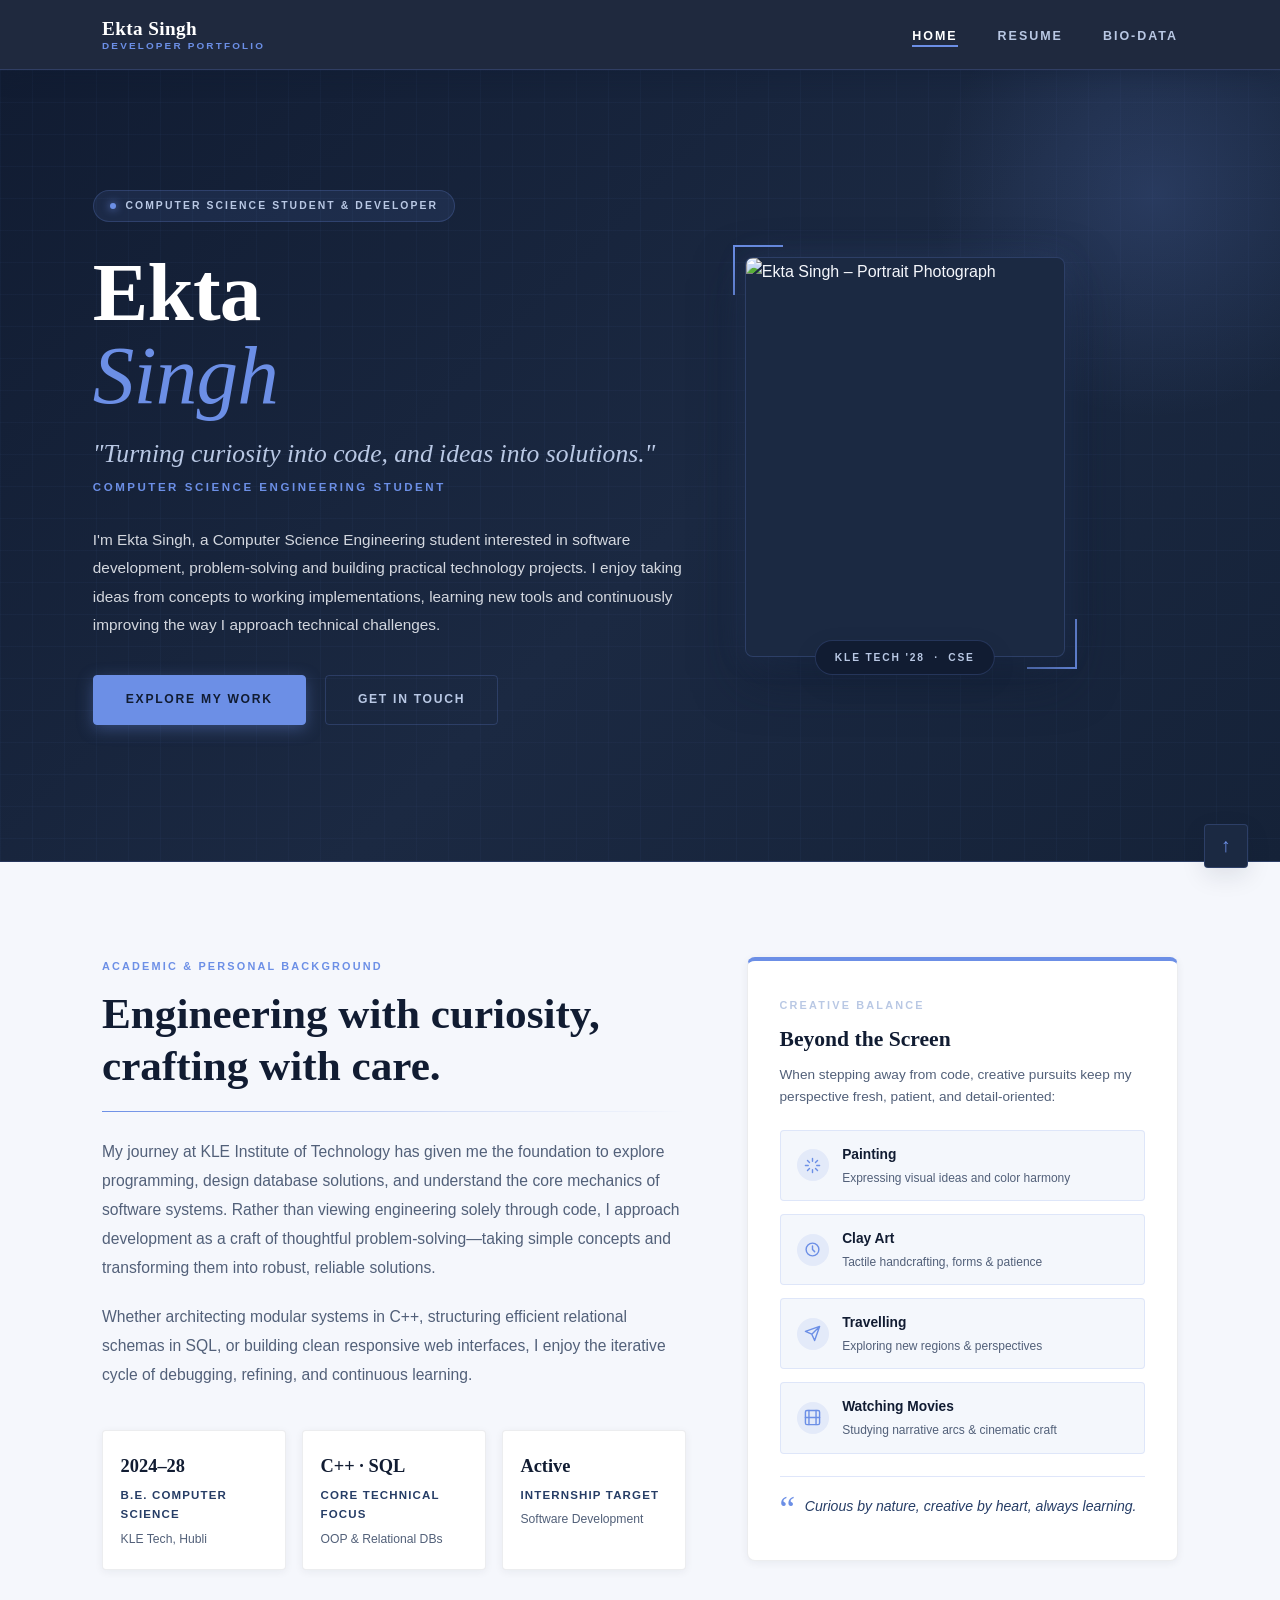
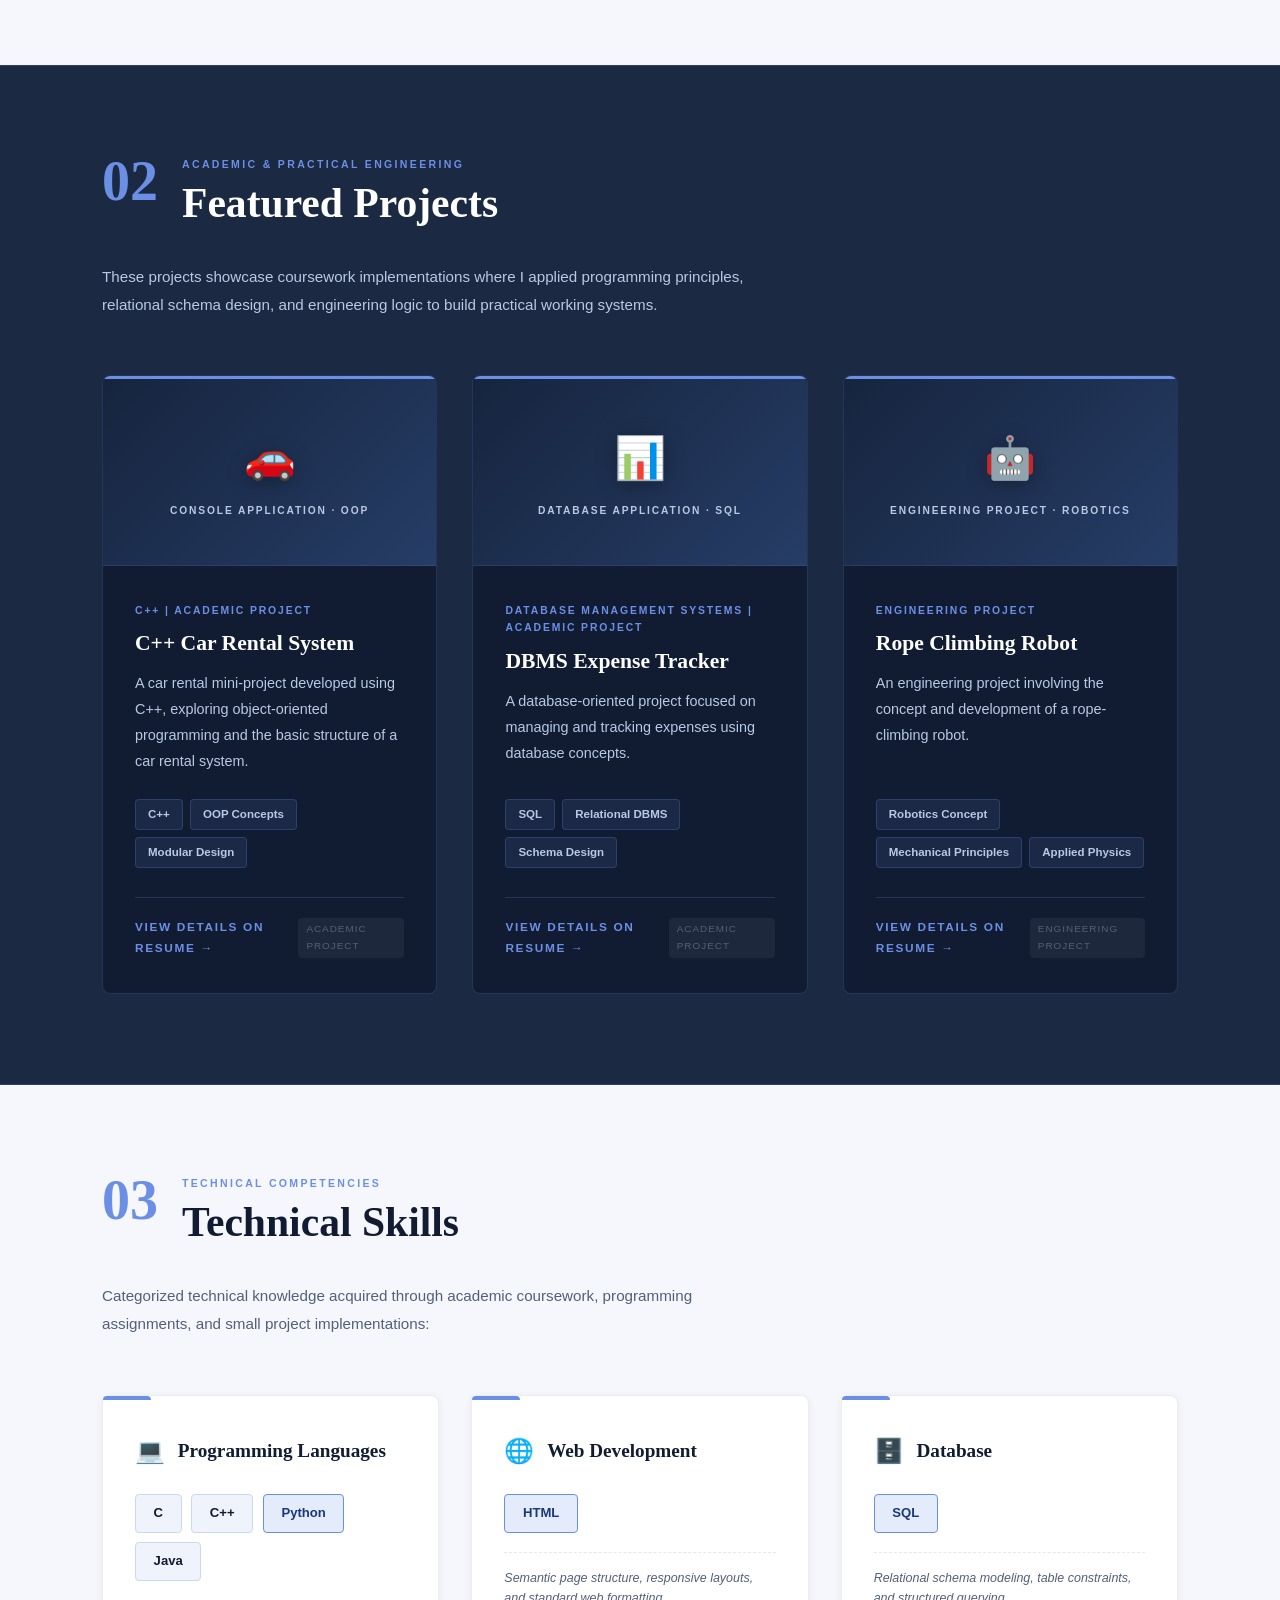
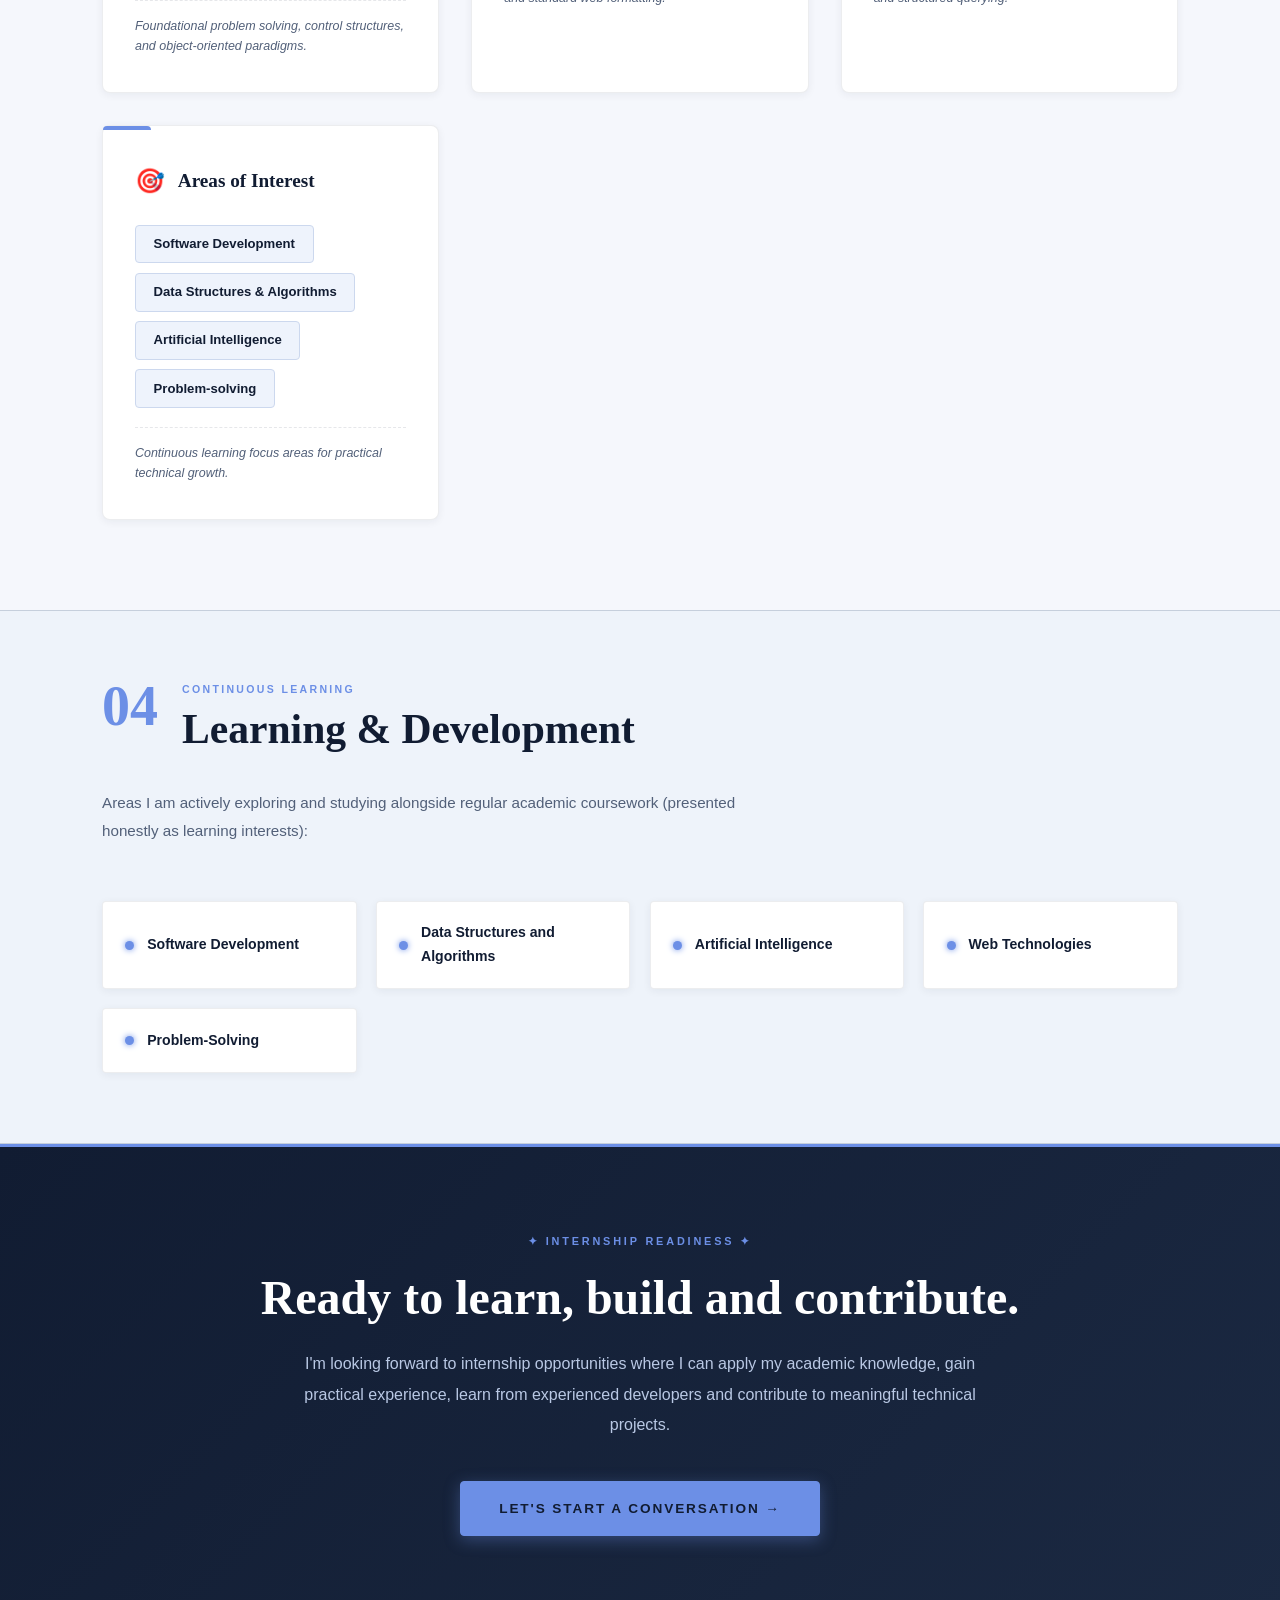
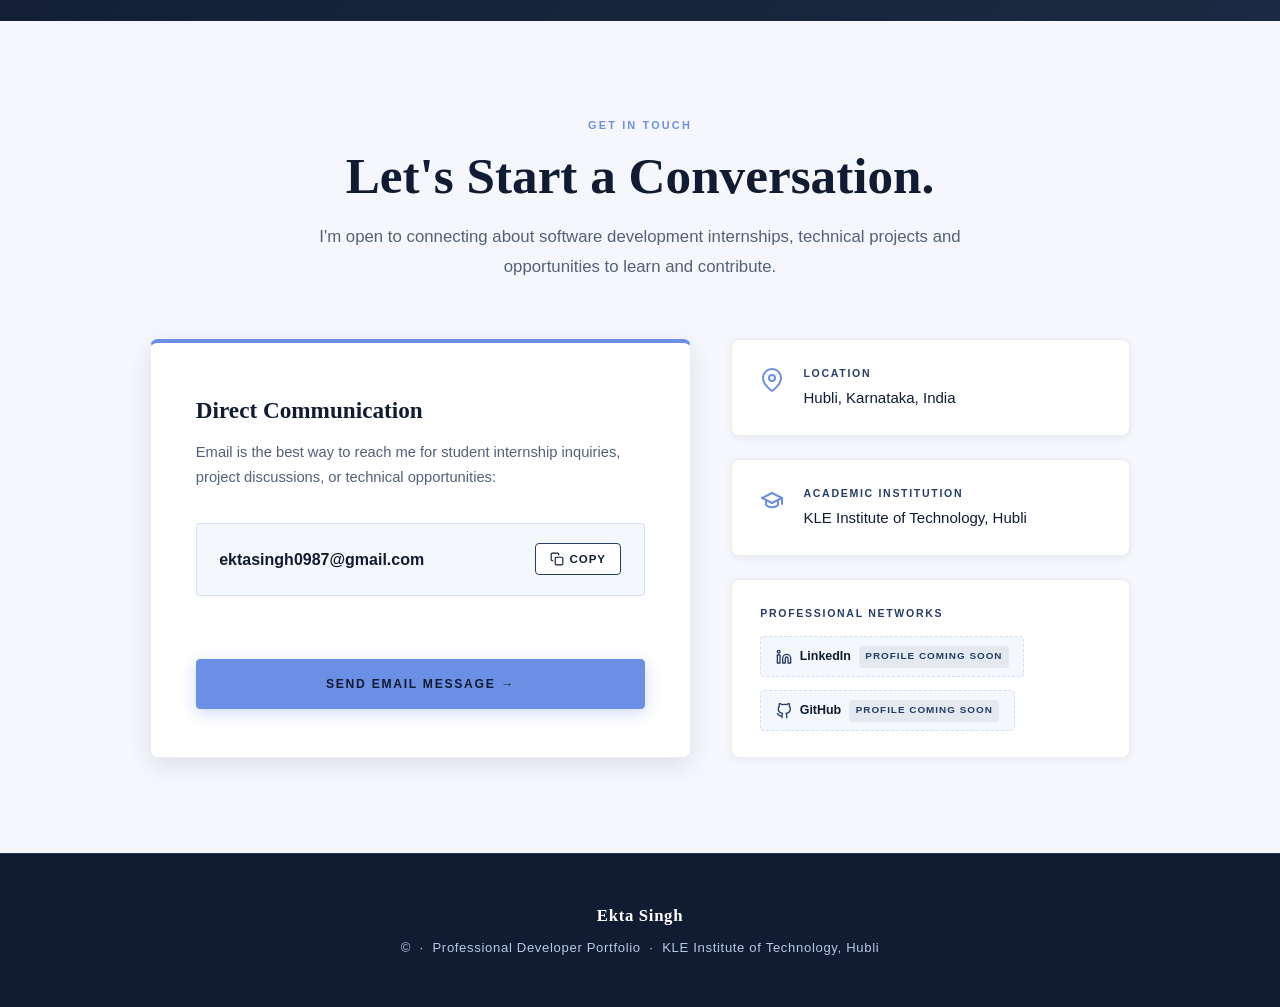
==== commit 9ba1d084: "Update index.html" ====
--- a/index.html
+++ b/index.html
@@ -18,7 +18,7 @@
   <link href="https://fonts.googleapis.com/css2?family=Playfair+Display:ital,wght@0,400;0,600;0,700;1,400;1,600&family=Inter:wght@300;400;500;600;700&family=Lora:ital,wght@0,400;1,400&display=swap" rel="stylesheet" />
 
   <!-- External Stylesheet (Midnight Blue Theme) -->
-  <link rel="stylesheet" href="css/style.css" />
+  <link rel="stylesheet" href="style.css" />
 </head>
 <body>
 
--- a/style.css
+++ b/style.css
@@ -0,0 +1,2834 @@
+/* ============================================================
+   EKTA SINGH – Professional Developer Portfolio
+   Theme: Midnight Blue (Modern, Confident, Editorial Tech)
+   Palette:
+     Deep Midnight Navy: #111C32
+     Dark Blue:          #1B2942
+     Secondary Blue:     #263D66
+     Cobalt Accent:      #6C8FE6
+     Soft Ice Blue:      #B9C8E4
+     Off-white:          #F5F7FC
+     Pure White:         #FFFFFF
+   External Stylesheet: style.css
+   ============================================================ */
+
+/* ── 1. GOOGLE FONTS IMPORT ─────────────────────────────── */
+@import url('https://fonts.googleapis.com/css2?family=Playfair+Display:ital,wght@0,400;0,600;0,700;1,400;1,600&family=Inter:wght@300;400;500;600;700&family=Lora:ital,wght@0,400;1,400&display=swap');
+
+/* ── 2. CSS CUSTOM PROPERTIES (MIDNIGHT BLUE DESIGN SYSTEM) ─ */
+:root {
+  --midnight-navy:   #111C32;
+  --dark-blue:       #1B2942;
+  --secondary-blue:  #263D66;
+  --cobalt-accent:   #6C8FE6;
+  --soft-ice-blue:   #B9C8E4;
+  --off-white:       #F5F7FC;
+  --pure-white:      #FFFFFF;
+
+  --text-dark:       #111C32;
+  --text-muted:      #526079;
+  --text-light:      #F5F7FC;
+  --text-ice:        #B9C8E4;
+
+  --border-light:    rgba(108, 143, 230, 0.22);
+  --border-subtle:   rgba(38, 61, 102, 0.2);
+  --border-card:     rgba(17, 28, 50, 0.08);
+
+  --shadow-sm:       0 2px 8px rgba(17, 28, 50, 0.06);
+  --shadow-md:       0 8px 24px rgba(17, 28, 50, 0.1);
+  --shadow-lg:       0 16px 40px rgba(17, 28, 50, 0.18);
+  --shadow-glow:     0 0 20px rgba(108, 143, 230, 0.35);
+
+  --font-serif:      'Playfair Display', Georgia, serif;
+  --font-sans:       'Inter', -apple-system, BlinkMacSystemFont, "Segoe UI", Roboto, sans-serif;
+  --font-lora:       'Lora', Georgia, serif;
+
+  --transition:      0.25s ease;
+  --radius-sm:       4px;
+  --radius-md:       8px;
+  --radius-lg:       12px;
+}
+
+/* ── 3. RESET & BASE STYLES ─────────────────────────────── */
+*, *::before, *::after {
+  box-sizing: border-box;
+  margin: 0;
+  padding: 0;
+}
+
+html {
+  scroll-behavior: smooth;
+  font-size: 16px;
+}
+
+body {
+  background-color: var(--off-white);
+  color: var(--text-dark);
+  font-family: var(--font-sans);
+  font-weight: 400;
+  line-height: 1.7;
+  overflow-x: hidden;
+}
+
+img {
+  max-width: 100%;
+  display: block;
+}
+
+a {
+  color: inherit;
+  text-decoration: none;
+}
+
+ul {
+  list-style: none;
+}
+
+/* ── 4. TYPOGRAPHY HELPERS ──────────────────────────────── */
+.serif { font-family: var(--font-serif); }
+.lora  { font-family: var(--font-lora); }
+
+/* Editorial uppercase eyebrow label */
+.label {
+  font-family: var(--font-sans);
+  font-size: 0.68rem;
+  font-weight: 700;
+  letter-spacing: 0.2em;
+  text-transform: uppercase;
+  color: var(--cobalt-accent);
+}
+
+.label--ice {
+  color: var(--soft-ice-blue);
+}
+
+/* Decorative section numbers */
+.section-num {
+  font-family: var(--font-serif);
+  font-size: 3.5rem;
+  font-weight: 700;
+  color: var(--cobalt-accent);
+  line-height: 1;
+  user-select: none;
+  opacity: 0.85;
+}
+
+/* ── 5. LAYOUT UTILITIES ────────────────────────────────── */
+.container {
+  max-width: 1140px;
+  margin: 0 auto;
+  padding: 0 2rem;
+}
+
+.container--narrow {
+  max-width: 820px;
+  margin: 0 auto;
+  padding: 0 2rem;
+}
+
+.rule {
+  border: none;
+  border-top: 1px solid var(--border-subtle);
+  margin: 2.5rem 0;
+}
+
+.rule--cobalt {
+  border-top: 2px solid var(--cobalt-accent);
+  width: 50px;
+  margin: 1.2rem 0 2rem;
+}
+
+/* ── 6. NAVIGATION (MIDNIGHT NAVY BAR) ──────────────────── */
+.site-nav {
+  position: sticky;
+  top: 0;
+  z-index: 200;
+  background-color: rgba(17, 28, 50, 0.94);
+  backdrop-filter: blur(12px);
+  -webkit-backdrop-filter: blur(12px);
+  border-bottom: 1px solid var(--border-light);
+  box-shadow: 0 4px 20px rgba(17, 28, 50, 0.35);
+  transition: background var(--transition);
+}
+
+.site-nav__inner {
+  display: flex;
+  align-items: center;
+  justify-content: space-between;
+  padding: 1.1rem 2rem;
+  max-width: 1140px;
+  margin: 0 auto;
+}
+
+/* Brand */
+.site-nav__brand {
+  display: flex;
+  flex-direction: column;
+  line-height: 1.15;
+}
+
+.site-nav__brand-name {
+  font-family: var(--font-serif);
+  font-size: 1.2rem;
+  font-weight: 700;
+  color: var(--pure-white);
+  letter-spacing: 0.02em;
+}
+
+.site-nav__brand-sub {
+  font-size: 0.62rem;
+  letter-spacing: 0.22em;
+  text-transform: uppercase;
+  color: var(--cobalt-accent);
+  font-weight: 600;
+}
+
+/* Nav links */
+.site-nav__links {
+  display: flex;
+  gap: 2.5rem;
+  align-items: center;
+}
+
+.site-nav__links a {
+  font-size: 0.78rem;
+  font-weight: 600;
+  letter-spacing: 0.16em;
+  text-transform: uppercase;
+  color: var(--soft-ice-blue);
+  position: relative;
+  padding-bottom: 4px;
+  transition: color var(--transition);
+}
+
+.site-nav__links a::after {
+  content: '';
+  position: absolute;
+  bottom: 0;
+  left: 0;
+  width: 0;
+  height: 2px;
+  background-color: var(--cobalt-accent);
+  transition: width var(--transition);
+}
+
+.site-nav__links a:hover {
+  color: var(--pure-white);
+}
+
+.site-nav__links a:hover::after,
+.site-nav__links a.active::after {
+  width: 100%;
+}
+
+.site-nav__links a.active {
+  color: var(--pure-white);
+}
+
+/* Mobile Nav Toggle */
+.nav-toggle {
+  display: none;
+  flex-direction: column;
+  gap: 5px;
+  cursor: pointer;
+  padding: 6px;
+  background: none;
+  border: 1px solid var(--border-light);
+  border-radius: var(--radius-sm);
+}
+
+.nav-toggle span {
+  display: block;
+  width: 22px;
+  height: 2px;
+  background-color: var(--soft-ice-blue);
+  transition: all var(--transition);
+  border-radius: 2px;
+}
+
+/* ── 7. BUTTON STYLES ───────────────────────────────────── */
+.btn {
+  display: inline-flex;
+  align-items: center;
+  justify-content: center;
+  gap: 0.5rem;
+  font-family: var(--font-sans);
+  font-size: 0.76rem;
+  font-weight: 600;
+  letter-spacing: 0.14em;
+  text-transform: uppercase;
+  padding: 0.85rem 2rem;
+  border-radius: var(--radius-sm);
+  border: 1.5px solid transparent;
+  cursor: pointer;
+  transition: all var(--transition);
+  text-decoration: none;
+  position: relative;
+}
+
+.btn--filled {
+  background: var(--cobalt-accent);
+  color: var(--midnight-navy);
+  border-color: var(--cobalt-accent);
+  font-weight: 700;
+  box-shadow: 0 4px 16px rgba(108, 143, 230, 0.35);
+}
+
+.btn--filled:hover {
+  background: #87A6F0;
+  border-color: #87A6F0;
+  color: var(--midnight-navy);
+  transform: translateY(-2px);
+  box-shadow: 0 6px 20px rgba(108, 143, 230, 0.5);
+}
+
+.btn--outline {
+  background: transparent;
+  color: var(--soft-ice-blue);
+  border-color: var(--border-light);
+}
+
+.btn--outline:hover {
+  background: rgba(108, 143, 230, 0.12);
+  border-color: var(--cobalt-accent);
+  color: var(--pure-white);
+  transform: translateY(-2px);
+}
+
+.btn--outline-dark {
+  background: transparent;
+  color: var(--midnight-navy);
+  border-color: var(--secondary-blue);
+}
+
+.btn--outline-dark:hover {
+  background: var(--midnight-navy);
+  color: var(--pure-white);
+  border-color: var(--midnight-navy);
+  transform: translateY(-2px);
+}
+
+.btn--cobalt {
+  background: var(--cobalt-accent);
+  color: var(--midnight-navy);
+  border-color: var(--cobalt-accent);
+  font-weight: 700;
+}
+
+.btn--cobalt:hover {
+  background: var(--pure-white);
+  color: var(--midnight-navy);
+  border-color: var(--pure-white);
+  transform: translateY(-2px);
+}
+
+/* ── 8. FOOTER (MIDNIGHT NAVY) ──────────────────────────── */
+.site-footer {
+  background-color: var(--midnight-navy);
+  color: var(--soft-ice-blue);
+  text-align: center;
+  padding: 3rem 2rem;
+  font-size: 0.82rem;
+  letter-spacing: 0.05em;
+  border-top: 1px solid var(--border-light);
+}
+
+.site-footer strong {
+  color: var(--pure-white);
+  font-family: var(--font-serif);
+  font-size: 1.05rem;
+}
+
+.site-footer .footer-heart {
+  color: var(--cobalt-accent);
+}
+
+/* ── 9. BACK-TO-TOP BUTTON ──────────────────────────────── */
+#back-to-top {
+  position: fixed;
+  bottom: 2rem;
+  right: 2rem;
+  width: 44px;
+  height: 44px;
+  background: var(--dark-blue);
+  color: var(--cobalt-accent);
+  border: 1.5px solid var(--border-light);
+  border-radius: var(--radius-sm);
+  display: flex;
+  align-items: center;
+  justify-content: center;
+  cursor: pointer;
+  font-size: 1.2rem;
+  box-shadow: var(--shadow-md);
+  transition: background var(--transition), color var(--transition), transform var(--transition);
+  z-index: 150;
+}
+
+#back-to-top:hover {
+  background: var(--cobalt-accent);
+  color: var(--midnight-navy);
+  transform: translateY(-3px);
+}
+
+/* ─────────────────────────────────────────────────────────
+   HOME PAGE STYLES – index.html
+   ───────────────────────────────────────────────────────── */
+
+/* ── 10. HERO SECTION (MIDNIGHT BLUE GRADIENT + PATTERN) ─ */
+.hero {
+  min-height: 88vh;
+  background: linear-gradient(135deg, var(--midnight-navy) 0%, var(--dark-blue) 55%, #152238 100%);
+  color: var(--text-light);
+  display: grid;
+  grid-template-columns: 1.15fr 0.85fr;
+  align-items: center;
+  gap: 2rem;
+  padding: 4rem 2rem 5rem;
+  position: relative;
+  overflow: hidden;
+  border-bottom: 1px solid var(--border-light);
+}
+
+/* Subtle background tech grid pattern */
+.hero::before {
+  content: '';
+  position: absolute;
+  inset: 0;
+  background-image: 
+    linear-gradient(rgba(108, 143, 230, 0.04) 1px, transparent 1px),
+    linear-gradient(90deg, rgba(108, 143, 230, 0.04) 1px, transparent 1px);
+  background-size: 32px 32px;
+  pointer-events: none;
+}
+
+/* Ambient glow accent */
+.hero::after {
+  content: '';
+  position: absolute;
+  top: -100px;
+  right: -100px;
+  width: 450px;
+  height: 450px;
+  background: radial-gradient(circle, rgba(108, 143, 230, 0.18) 0%, transparent 70%);
+  pointer-events: none;
+}
+
+.hero__text {
+  max-width: 620px;
+  margin-left: auto;
+  padding-right: 1.5rem;
+  position: relative;
+  z-index: 2;
+}
+
+.hero__intro-label {
+  display: inline-flex;
+  align-items: center;
+  gap: 0.6rem;
+  background: rgba(108, 143, 230, 0.1);
+  border: 1px solid var(--border-light);
+  color: var(--soft-ice-blue);
+  font-size: 0.65rem;
+  font-weight: 700;
+  letter-spacing: 0.2em;
+  text-transform: uppercase;
+  padding: 0.4rem 1rem;
+  border-radius: 20px;
+  margin-bottom: 1.8rem;
+}
+
+.hero__intro-label::before {
+  content: '';
+  width: 6px;
+  height: 6px;
+  background: var(--cobalt-accent);
+  border-radius: 50%;
+  box-shadow: 0 0 8px var(--cobalt-accent);
+}
+
+.hero__name {
+  font-family: var(--font-serif);
+  font-size: clamp(3.2rem, 6.5vw, 5.5rem);
+  font-weight: 700;
+  line-height: 1;
+  letter-spacing: -0.01em;
+  color: var(--pure-white);
+  margin-bottom: 1.2rem;
+}
+
+.hero__name em {
+  font-style: italic;
+  color: var(--cobalt-accent);
+  font-weight: 400;
+}
+
+.hero__tagline {
+  font-family: var(--font-serif);
+  font-size: clamp(1.2rem, 2.4vw, 1.6rem);
+  font-style: italic;
+  color: var(--soft-ice-blue);
+  margin-bottom: 0.4rem;
+  line-height: 1.35;
+}
+
+.hero__subtitle {
+  font-size: 0.72rem;
+  font-weight: 700;
+  letter-spacing: 0.22em;
+  text-transform: uppercase;
+  color: var(--cobalt-accent);
+  margin-bottom: 1.8rem;
+}
+
+.hero__para {
+  font-size: 0.96rem;
+  line-height: 1.85;
+  color: rgba(245, 247, 252, 0.85);
+  margin-bottom: 2.2rem;
+}
+
+.hero__buttons {
+  display: flex;
+  gap: 1.2rem;
+  flex-wrap: wrap;
+}
+
+/* ── 11. HERO PORTRAIT FRAME (ASYMMETRICAL & PRO) ────────── */
+.hero__photo-area {
+  display: flex;
+  align-items: center;
+  justify-content: flex-start;
+  position: relative;
+  z-index: 2;
+}
+
+.hero__photo-wrapper {
+  position: relative;
+}
+
+.hero__photo-frame {
+  width: 320px;
+  height: 400px;
+  background: var(--dark-blue);
+  border: 1px solid var(--border-light);
+  border-radius: var(--radius-md);
+  overflow: hidden;
+  position: relative;
+  box-shadow: 0 20px 50px rgba(17, 28, 50, 0.6), 0 0 30px rgba(108, 143, 230, 0.15);
+}
+
+.hero__photo-frame img {
+  width: 100%;
+  height: 100%;
+  object-fit: cover;
+  object-position: center top;
+}
+
+/* Subtle decorative corner accent */
+.hero__photo-corner {
+  position: absolute;
+  top: -12px;
+  left: -12px;
+  width: 50px;
+  height: 50px;
+  border-top: 2px solid var(--cobalt-accent);
+  border-left: 2px solid var(--cobalt-accent);
+  pointer-events: none;
+}
+
+.hero__photo-corner--br {
+  top: auto;
+  left: auto;
+  bottom: -12px;
+  right: -12px;
+  border-top: none;
+  border-left: none;
+  border-bottom: 2px solid var(--cobalt-accent);
+  border-right: 2px solid var(--cobalt-accent);
+}
+
+/* Photo floating badge */
+.hero__photo-badge {
+  position: absolute;
+  bottom: -18px;
+  left: 50%;
+  transform: translateX(-50%);
+  background: var(--midnight-navy);
+  border: 1px solid var(--border-light);
+  color: var(--soft-ice-blue);
+  font-size: 0.64rem;
+  font-weight: 700;
+  letter-spacing: 0.18em;
+  text-transform: uppercase;
+  padding: 0.5rem 1.2rem;
+  border-radius: 20px;
+  white-space: nowrap;
+  box-shadow: var(--shadow-md);
+}
+
+/* Placeholder styling inside frame */
+.hero__photo-placeholder {
+  width: 100%;
+  height: 100%;
+  background: linear-gradient(135deg, var(--dark-blue), var(--secondary-blue));
+  display: flex;
+  flex-direction: column;
+  align-items: center;
+  justify-content: center;
+  gap: 0.8rem;
+  padding: 2rem;
+  text-align: center;
+}
+
+.hero__photo-placeholder svg {
+  width: 72px;
+  height: 72px;
+  stroke: var(--cobalt-accent);
+  opacity: 0.7;
+}
+
+.hero__photo-placeholder p {
+  font-size: 0.7rem;
+  letter-spacing: 0.14em;
+  text-transform: uppercase;
+  color: var(--soft-ice-blue);
+  line-height: 1.5;
+}
+
+/* ── 12. ABOUT ME SECTION (EDITORIAL SPLIT LAYOUT) ─────── */
+.about-section {
+  padding: 95px 0;
+  background-color: var(--off-white);
+  color: var(--text-dark);
+}
+
+.about-editorial-wrap {
+  display: grid;
+  grid-template-columns: 1.15fr 0.85fr;
+  gap: 3.8rem;
+  align-items: start;
+}
+
+.about-main-col {
+  display: flex;
+  flex-direction: column;
+}
+
+.about-eyebrow {
+  margin-bottom: 0.8rem;
+}
+
+.about-title {
+  font-family: var(--font-serif);
+  font-size: clamp(2rem, 3.6vw, 2.7rem);
+  font-weight: 700;
+  line-height: 1.2;
+  color: var(--midnight-navy);
+  margin-bottom: 1.2rem;
+}
+
+.about-divider {
+  width: 100%;
+  height: 1px;
+  background: linear-gradient(90deg, var(--cobalt-accent) 0%, rgba(108, 143, 230, 0.25) 60%, transparent 100%);
+  margin-bottom: 1.6rem;
+}
+
+.about-narrative-p {
+  font-size: 0.98rem;
+  line-height: 1.85;
+  color: var(--text-muted);
+  margin-bottom: 1.2rem;
+}
+
+.about-stats-grid {
+  display: grid;
+  grid-template-columns: repeat(3, 1fr);
+  gap: 1rem;
+  margin-top: 1.4rem;
+}
+
+.about-stat-item {
+  background: var(--pure-white);
+  border: 1px solid var(--border-card);
+  border-radius: var(--radius-sm);
+  padding: 1.2rem 1.1rem;
+  box-shadow: var(--shadow-sm);
+  display: flex;
+  flex-direction: column;
+  gap: 0.25rem;
+  transition: transform var(--transition), border-color var(--transition);
+}
+
+.about-stat-item:hover {
+  transform: translateY(-2px);
+  border-color: var(--cobalt-accent);
+}
+
+.about-stat-num {
+  font-family: var(--font-serif);
+  font-size: 1.15rem;
+  font-weight: 700;
+  color: var(--midnight-navy);
+}
+
+.about-stat-label {
+  font-size: 0.72rem;
+  font-weight: 700;
+  letter-spacing: 0.1em;
+  text-transform: uppercase;
+  color: var(--secondary-blue);
+}
+
+.about-stat-detail {
+  font-size: 0.76rem;
+  color: var(--text-muted);
+}
+
+/* Side Card: Beyond the Screen */
+.beyond-screen-card {
+  background: var(--pure-white);
+  border: 1px solid var(--border-card);
+  border-radius: var(--radius-md);
+  padding: 2.2rem 2rem;
+  box-shadow: var(--shadow-sm);
+  border-top: 4px solid var(--cobalt-accent);
+  display: flex;
+  flex-direction: column;
+  gap: 1.4rem;
+}
+
+.beyond-screen-card__header {
+  display: flex;
+  flex-direction: column;
+  gap: 0.4rem;
+}
+
+.beyond-screen-card__title {
+  font-family: var(--font-serif);
+  font-size: 1.35rem;
+  font-weight: 700;
+  color: var(--midnight-navy);
+}
+
+.beyond-screen-card__subtitle {
+  font-size: 0.85rem;
+  line-height: 1.6;
+  color: var(--text-muted);
+}
+
+.beyond-screen-list {
+  display: grid;
+  grid-template-columns: 1fr;
+  gap: 0.8rem;
+}
+
+.beyond-item {
+  display: flex;
+  align-items: center;
+  gap: 0.85rem;
+  background: #F4F7FC;
+  border: 1px solid rgba(108, 143, 230, 0.16);
+  border-radius: var(--radius-sm);
+  padding: 0.75rem 1rem;
+  transition: transform var(--transition), border-color var(--transition), background-color var(--transition);
+}
+
+.beyond-item:hover {
+  background: #EAF1FA;
+  border-color: var(--cobalt-accent);
+  transform: translateX(3px);
+}
+
+.beyond-item__icon-wrap {
+  width: 32px;
+  height: 32px;
+  border-radius: 50%;
+  background: rgba(108, 143, 230, 0.12);
+  display: flex;
+  align-items: center;
+  justify-content: center;
+  flex-shrink: 0;
+}
+
+.beyond-item-icon {
+  width: 17px;
+  height: 17px;
+  color: var(--cobalt-accent);
+}
+
+.beyond-item__text {
+  display: flex;
+  flex-direction: column;
+  gap: 0.1rem;
+}
+
+.beyond-item__text strong {
+  font-size: 0.86rem;
+  color: var(--midnight-navy);
+}
+
+.beyond-item__text span {
+  font-size: 0.75rem;
+  color: var(--text-muted);
+}
+
+.beyond-quote-callout {
+  border-top: 1px solid var(--border-light);
+  padding-top: 1.2rem;
+  display: flex;
+  align-items: flex-start;
+  gap: 0.6rem;
+}
+
+.beyond-quote-mark {
+  font-family: var(--font-serif);
+  font-size: 2.2rem;
+  line-height: 0.8;
+  color: var(--cobalt-accent);
+}
+
+.beyond-quote-callout p {
+  font-family: var(--font-accent);
+  font-style: italic;
+  font-size: 0.88rem;
+  color: var(--secondary-blue);
+  line-height: 1.5;
+  margin: 0;
+}
+
+.personal-interests-heading {
+  font-size: 0.8rem;
+  font-weight: 700;
+  letter-spacing: 0.16em;
+  text-transform: uppercase;
+  color: var(--secondary-blue);
+}
+
+.personal-interests-pills {
+  display: flex;
+  flex-wrap: wrap;
+  gap: 0.6rem;
+}
+
+.interest-pill {
+  display: inline-flex;
+  align-items: center;
+  gap: 0.4rem;
+  background: #EAEFF9;
+  color: var(--midnight-navy);
+  font-size: 0.78rem;
+  font-weight: 600;
+  padding: 0.4rem 0.9rem;
+  border-radius: 20px;
+}
+
+/* ── 13. FEATURED PROJECTS (DARK BLUE RICH SHOWCASE) ───── */
+.portfolio-projects-section {
+  padding: 90px 0;
+  background-color: var(--dark-blue);
+  color: var(--text-light);
+  position: relative;
+  border-top: 1px solid var(--border-light);
+  border-bottom: 1px solid var(--border-light);
+}
+
+.section-header {
+  display: flex;
+  align-items: flex-start;
+  gap: 1.5rem;
+  margin-bottom: 2.2rem;
+}
+
+.section-header__num {
+  font-family: var(--font-serif);
+  font-size: 3.5rem;
+  font-weight: 700;
+  color: var(--cobalt-accent);
+  line-height: 0.9;
+  flex-shrink: 0;
+}
+
+.section-header__label {
+  font-size: 0.66rem;
+  font-weight: 700;
+  letter-spacing: 0.22em;
+  text-transform: uppercase;
+  color: var(--cobalt-accent);
+  margin-bottom: 0.4rem;
+}
+
+.section-header__title {
+  font-family: var(--font-serif);
+  font-size: clamp(1.8rem, 3.5vw, 2.6rem);
+  font-weight: 700;
+  line-height: 1.15;
+  color: var(--pure-white);
+}
+
+.section-header__title--dark {
+  color: var(--midnight-navy);
+}
+
+.section-intro-text {
+  font-size: 0.95rem;
+  line-height: 1.85;
+  color: var(--soft-ice-blue);
+  max-width: 680px;
+  margin-bottom: 3.5rem;
+}
+
+.section-intro-text--dark {
+  color: var(--text-muted);
+}
+
+/* Project Cards Grid */
+.portfolio-projects-grid {
+  display: grid;
+  grid-template-columns: repeat(auto-fit, minmax(330px, 1fr));
+  gap: 2.2rem;
+}
+
+.portfolio-card {
+  background: var(--midnight-navy);
+  border: 1px solid var(--border-light);
+  border-radius: var(--radius-md);
+  display: flex;
+  flex-direction: column;
+  transition: transform var(--transition), box-shadow var(--transition), border-color var(--transition);
+  position: relative;
+  overflow: hidden;
+}
+
+.portfolio-card:hover {
+  transform: translateY(-6px);
+  border-color: var(--cobalt-accent);
+  box-shadow: 0 16px 40px rgba(0, 0, 0, 0.4), var(--shadow-glow);
+}
+
+.portfolio-card__preview {
+  height: 190px;
+  background: linear-gradient(135deg, #16243E 0%, var(--secondary-blue) 100%);
+  display: flex;
+  flex-direction: column;
+  align-items: center;
+  justify-content: center;
+  position: relative;
+  overflow: hidden;
+  padding: 1.5rem;
+  border-bottom: 1px solid var(--border-light);
+}
+
+.portfolio-card__preview::after {
+  content: '';
+  position: absolute;
+  top: 0;
+  left: 0;
+  right: 0;
+  height: 3px;
+  background: var(--cobalt-accent);
+}
+
+.portfolio-card__icon {
+  font-size: 2.6rem;
+  margin-bottom: 0.5rem;
+  filter: drop-shadow(0 4px 10px rgba(0, 0, 0, 0.3));
+}
+
+.portfolio-card__preview-label {
+  font-size: 0.64rem;
+  letter-spacing: 0.18em;
+  text-transform: uppercase;
+  color: var(--soft-ice-blue);
+  font-weight: 600;
+}
+
+.portfolio-card__body {
+  padding: 2.2rem 2rem;
+  display: flex;
+  flex-direction: column;
+  flex-grow: 1;
+}
+
+.portfolio-card__category {
+  font-size: 0.65rem;
+  font-weight: 700;
+  letter-spacing: 0.18em;
+  text-transform: uppercase;
+  color: var(--cobalt-accent);
+  margin-bottom: 0.6rem;
+}
+
+.portfolio-card__title {
+  font-family: var(--font-serif);
+  font-size: 1.35rem;
+  font-weight: 600;
+  color: var(--pure-white);
+  margin-bottom: 0.9rem;
+  line-height: 1.3;
+}
+
+.portfolio-card__desc {
+  font-size: 0.9rem;
+  line-height: 1.8;
+  color: var(--soft-ice-blue);
+  margin-bottom: 1.5rem;
+  flex-grow: 1;
+}
+
+.portfolio-card__tech {
+  display: flex;
+  flex-wrap: wrap;
+  gap: 0.45rem;
+  margin-bottom: 1.8rem;
+}
+
+.tech-tag {
+  display: inline-block;
+  background: rgba(108, 143, 230, 0.12);
+  border: 1px solid var(--border-light);
+  padding: 0.3rem 0.75rem;
+  font-size: 0.72rem;
+  font-weight: 600;
+  color: var(--soft-ice-blue);
+  border-radius: var(--radius-sm);
+}
+
+.portfolio-card__actions {
+  display: flex;
+  align-items: center;
+  justify-content: space-between;
+  border-top: 1px solid var(--border-light);
+  padding-top: 1.2rem;
+  margin-top: auto;
+}
+
+.portfolio-card__link {
+  font-size: 0.74rem;
+  font-weight: 700;
+  letter-spacing: 0.14em;
+  text-transform: uppercase;
+  color: var(--cobalt-accent);
+  display: inline-flex;
+  align-items: center;
+  gap: 0.4rem;
+  transition: color var(--transition);
+}
+
+.portfolio-card__link:hover {
+  color: var(--pure-white);
+}
+
+.portfolio-card__repo-pill {
+  font-size: 0.62rem;
+  letter-spacing: 0.1em;
+  text-transform: uppercase;
+  color: var(--text-muted);
+  background: rgba(255, 255, 255, 0.05);
+  padding: 0.2rem 0.5rem;
+  border-radius: var(--radius-sm);
+}
+
+/* ── 14. TECHNICAL SKILLS SECTION (OFF-WHITE CONTRAST) ─── */
+.skills-section {
+  padding: 90px 0;
+  background-color: var(--off-white);
+  color: var(--text-dark);
+}
+
+.skills-categories-grid {
+  display: grid;
+  grid-template-columns: repeat(auto-fit, minmax(280px, 1fr));
+  gap: 2rem;
+  margin-top: 2rem;
+}
+
+.skills-category-card {
+  background: var(--pure-white);
+  border: 1px solid var(--border-card);
+  border-radius: var(--radius-md);
+  padding: 2.2rem 2rem;
+  position: relative;
+  box-shadow: var(--shadow-sm);
+  transition: transform var(--transition), box-shadow var(--transition);
+}
+
+.skills-category-card:hover {
+  transform: translateY(-4px);
+  box-shadow: var(--shadow-md);
+}
+
+.skills-category-card::before {
+  content: '';
+  position: absolute;
+  top: 0;
+  left: 0;
+  width: 48px;
+  height: 4px;
+  background-color: var(--cobalt-accent);
+  border-radius: var(--radius-sm) var(--radius-sm) 0 0;
+}
+
+.skills-category-card__header {
+  display: flex;
+  align-items: center;
+  gap: 0.8rem;
+  margin-bottom: 1.4rem;
+}
+
+.skills-category-card__icon {
+  font-size: 1.5rem;
+}
+
+.skills-category-card__title {
+  font-family: var(--font-serif);
+  font-size: 1.2rem;
+  font-weight: 600;
+  color: var(--midnight-navy);
+}
+
+.skills-category-card__tags {
+  display: flex;
+  flex-wrap: wrap;
+  gap: 0.6rem;
+  margin-bottom: 1.2rem;
+}
+
+.skill-tag {
+  display: inline-block;
+  background: #EEF3FC;
+  border: 1.5px solid #CCD8EE;
+  padding: 0.45rem 1.1rem;
+  font-size: 0.82rem;
+  font-weight: 600;
+  color: var(--midnight-navy);
+  border-radius: var(--radius-sm);
+  transition: all var(--transition);
+  cursor: default;
+}
+
+.skill-tag:hover {
+  background: var(--midnight-navy);
+  color: var(--pure-white);
+  border-color: var(--midnight-navy);
+}
+
+.skill-tag--accent {
+  background: #E4ECFB;
+  border-color: var(--cobalt-accent);
+  color: #1A3978;
+}
+
+.skill-tag--accent:hover {
+  background: var(--cobalt-accent);
+  color: var(--midnight-navy);
+}
+
+.skills-category-card__note {
+  font-size: 0.78rem;
+  line-height: 1.6;
+  color: var(--text-muted);
+  font-style: italic;
+  border-top: 1px dashed rgba(17, 28, 50, 0.1);
+  padding-top: 1rem;
+  margin-top: 0.8rem;
+}
+
+/* ── 15. LEARNING AND DEVELOPMENT SECTION ───────────────── */
+.learning-section {
+  padding: 70px 0;
+  background-color: #EEF3FA;
+  border-top: 1px solid var(--border-subtle);
+  border-bottom: 1px solid var(--border-subtle);
+}
+
+.learning-chips-grid {
+  display: grid;
+  grid-template-columns: repeat(auto-fit, minmax(210px, 1fr));
+  gap: 1.2rem;
+  margin-top: 2rem;
+}
+
+.learning-chip {
+  background: var(--pure-white);
+  border: 1px solid var(--border-card);
+  border-radius: var(--radius-sm);
+  padding: 1.2rem 1.4rem;
+  display: flex;
+  align-items: center;
+  gap: 0.8rem;
+  box-shadow: var(--shadow-sm);
+  transition: border-color var(--transition), transform var(--transition);
+}
+
+.learning-chip:hover {
+  border-color: var(--cobalt-accent);
+  transform: translateY(-2px);
+}
+
+.learning-chip__dot {
+  width: 9px;
+  height: 9px;
+  background-color: var(--cobalt-accent);
+  border-radius: 50%;
+  flex-shrink: 0;
+  box-shadow: 0 0 6px var(--cobalt-accent);
+}
+
+.learning-chip__text {
+  font-size: 0.88rem;
+  font-weight: 600;
+  color: var(--midnight-navy);
+}
+
+/* ── 16. INTERNSHIP CALLOUT & CONTACT (MIDNIGHT NAVY) ──── */
+.internship-banner {
+  background: linear-gradient(135deg, var(--midnight-navy) 0%, var(--dark-blue) 100%);
+  color: var(--pure-white);
+  padding: 85px 2rem;
+  text-align: center;
+  position: relative;
+  overflow: hidden;
+  border-top: 3px solid var(--cobalt-accent);
+}
+
+.internship-banner::before {
+  content: '✦ INTERNSHIP READINESS ✦';
+  display: block;
+  font-size: 0.68rem;
+  letter-spacing: 0.26em;
+  color: var(--cobalt-accent);
+  text-transform: uppercase;
+  margin-bottom: 1.2rem;
+  font-weight: 700;
+}
+
+.internship-banner__title {
+  font-family: var(--font-serif);
+  font-size: clamp(2rem, 4vw, 3rem);
+  font-weight: 700;
+  line-height: 1.2;
+  margin: 0 auto 1.4rem;
+  max-width: 760px;
+  color: var(--pure-white);
+}
+
+.internship-banner__para {
+  font-size: 1rem;
+  line-height: 1.9;
+  color: var(--soft-ice-blue);
+  max-width: 700px;
+  margin: 0 auto 2.5rem;
+}
+
+/* ── 16. CONTACT SECTION (PROFESSIONAL REDESIGN) ────────── */
+.contact-section {
+  padding: 95px 0;
+  background-color: var(--off-white);
+  color: var(--text-dark);
+}
+
+.contact-wrap {
+  max-width: 980px;
+  margin: 0 auto;
+}
+
+.contact-header {
+  text-align: center;
+  margin-bottom: 3.5rem;
+}
+
+.contact-header__eyebrow {
+  margin-bottom: 0.8rem;
+}
+
+.contact-header__title {
+  font-family: var(--font-serif);
+  font-size: clamp(2.2rem, 4.5vw, 3.2rem);
+  font-weight: 700;
+  line-height: 1.15;
+  color: var(--midnight-navy);
+  margin-bottom: 1rem;
+}
+
+.contact-header__desc {
+  font-size: 1.05rem;
+  line-height: 1.8;
+  color: var(--text-muted);
+  max-width: 680px;
+  margin: 0 auto;
+}
+
+.contact-grid {
+  display: grid;
+  grid-template-columns: 1.15fr 0.85fr;
+  gap: 2.5rem;
+}
+
+/* Primary Contact Action Card */
+.contact-primary-card {
+  background: var(--pure-white);
+  border: 1px solid var(--border-card);
+  border-radius: var(--radius-md);
+  padding: 3rem 2.8rem;
+  box-shadow: var(--shadow-md);
+  border-top: 4px solid var(--cobalt-accent);
+  display: flex;
+  flex-direction: column;
+  justify-content: space-between;
+}
+
+.contact-primary-card__headline {
+  font-family: var(--font-serif);
+  font-size: 1.45rem;
+  font-weight: 600;
+  color: var(--midnight-navy);
+  margin-bottom: 0.6rem;
+}
+
+.contact-primary-card__text {
+  font-size: 0.92rem;
+  line-height: 1.75;
+  color: var(--text-muted);
+  margin-bottom: 2rem;
+}
+
+.contact-email-display {
+  background: #F4F7FC;
+  border: 1px solid var(--border-light);
+  border-radius: var(--radius-sm);
+  padding: 1.2rem 1.4rem;
+  display: flex;
+  align-items: center;
+  justify-content: space-between;
+  gap: 1rem;
+  margin-bottom: 1.6rem;
+}
+
+.contact-email-text {
+  font-family: var(--font-sans);
+  font-size: 1rem;
+  font-weight: 600;
+  color: var(--midnight-navy);
+  word-break: break-all;
+}
+
+.copy-email-btn {
+  background: var(--pure-white);
+  border: 1px solid var(--secondary-blue);
+  color: var(--midnight-navy);
+  font-size: 0.72rem;
+  font-weight: 700;
+  letter-spacing: 0.08em;
+  text-transform: uppercase;
+  padding: 0.5rem 0.9rem;
+  border-radius: var(--radius-sm);
+  cursor: pointer;
+  transition: all var(--transition);
+  display: inline-flex;
+  align-items: center;
+  gap: 0.35rem;
+  flex-shrink: 0;
+}
+
+.copy-email-btn:hover {
+  background: var(--cobalt-accent);
+  border-color: var(--cobalt-accent);
+  color: var(--midnight-navy);
+}
+
+.copy-email-btn.copied {
+  background: #2E7D32;
+  border-color: #2E7D32;
+  color: #FFFFFF;
+}
+
+.contact-primary-card__actions {
+  display: flex;
+  gap: 1rem;
+}
+
+/* Secondary Details Column */
+.contact-details-col {
+  display: flex;
+  flex-direction: column;
+  gap: 1.4rem;
+}
+
+.contact-info-tile {
+  background: var(--pure-white);
+  border: 1px solid var(--border-card);
+  border-radius: var(--radius-md);
+  padding: 1.6rem 1.8rem;
+  display: flex;
+  align-items: flex-start;
+  gap: 1.2rem;
+  box-shadow: var(--shadow-sm);
+  transition: transform var(--transition), border-color var(--transition);
+}
+
+.contact-info-tile:hover {
+  border-color: var(--cobalt-accent);
+  transform: translateY(-2px);
+}
+
+.contact-tile-icon {
+  width: 24px;
+  height: 24px;
+  color: var(--cobalt-accent);
+  flex-shrink: 0;
+  margin-top: 0.15rem;
+}
+
+.contact-tile-label {
+  font-size: 0.66rem;
+  font-weight: 700;
+  letter-spacing: 0.16em;
+  text-transform: uppercase;
+  color: var(--secondary-blue);
+  margin-bottom: 0.25rem;
+}
+
+.contact-tile-value {
+  font-size: 0.94rem;
+  color: var(--midnight-navy);
+  font-weight: 500;
+  line-height: 1.5;
+}
+
+.contact-tile-value a {
+  color: var(--midnight-navy);
+  text-decoration: underline;
+  text-underline-offset: 3px;
+  transition: color var(--transition);
+}
+
+.contact-tile-value a:hover {
+  color: var(--cobalt-accent);
+}
+
+/* Social Placeholders Tile */
+.contact-networks-tile {
+  background: var(--pure-white);
+  border: 1px solid var(--border-card);
+  border-radius: var(--radius-md);
+  padding: 1.6rem 1.8rem;
+  box-shadow: var(--shadow-sm);
+}
+
+.contact-networks-label {
+  font-size: 0.66rem;
+  font-weight: 700;
+  letter-spacing: 0.16em;
+  text-transform: uppercase;
+  color: var(--secondary-blue);
+  margin-bottom: 0.8rem;
+}
+
+.contact-networks-list {
+  display: flex;
+  flex-wrap: wrap;
+  gap: 0.8rem;
+}
+
+.contact-network-item {
+  display: inline-flex;
+  align-items: center;
+  gap: 0.5rem;
+  background: #F4F7FC;
+  border: 1px dashed var(--border-light);
+  border-radius: var(--radius-sm);
+  padding: 0.55rem 0.9rem;
+  font-size: 0.78rem;
+  color: var(--midnight-navy);
+}
+
+.contact-network-icon {
+  width: 16px;
+  height: 16px;
+  color: var(--secondary-blue);
+}
+
+.contact-network-badge {
+  font-size: 0.62rem;
+  letter-spacing: 0.1em;
+  text-transform: uppercase;
+  color: var(--secondary-blue);
+  background: rgba(38, 61, 102, 0.08);
+  padding: 0.15rem 0.4rem;
+  border-radius: var(--radius-sm);
+  font-weight: 600;
+}
+
+/* ─────────────────────────────────────────────────────────
+   RESUME PAGE STYLES – REAL RECRUITMENT DOCUMENT
+   ───────────────────────────────────────────────────────── */
+
+/* ── 17. RESUME DOCUMENT PRESENTATION ───────────────────── */
+.resume-view-section {
+  padding: 2.2rem 0 5rem;
+  background-color: var(--off-white);
+}
+
+/* ── Minimal Horizontal Action Toolbar (Integrated Heading) ── */
+.resume-toolbar {
+  max-width: 840px;
+  margin: 0 auto 1.4rem;
+  display: flex;
+  justify-content: space-between;
+  align-items: flex-end;
+  gap: 1.5rem;
+  padding-bottom: 0.9rem;
+  border-bottom: 1px solid rgba(38, 61, 102, 0.14);
+}
+
+.resume-toolbar__text {
+  display: flex;
+  flex-direction: column;
+  gap: 0.25rem;
+}
+
+.resume-toolbar__title {
+  font-family: var(--font-serif);
+  font-size: 1.85rem;
+  font-weight: 700;
+  color: var(--midnight-navy);
+  line-height: 1.15;
+  letter-spacing: -0.01em;
+  margin: 0;
+}
+
+.resume-toolbar__subtitle {
+  font-size: 0.82rem;
+  color: var(--secondary-blue);
+  font-weight: 500;
+  letter-spacing: 0.02em;
+  margin: 0;
+}
+
+.resume-toolbar__actions {
+  display: flex;
+  align-items: center;
+  gap: 0.65rem;
+  flex-shrink: 0;
+}
+
+/* Primary Button: Download PDF (Midnight Blue background) */
+.resume-btn-download {
+  display: inline-flex;
+  align-items: center;
+  justify-content: center;
+  background-color: var(--midnight-navy);
+  color: var(--pure-white);
+  border: 1px solid var(--midnight-navy);
+  border-radius: var(--radius-sm);
+  padding: 0.45rem 1.05rem;
+  font-family: var(--font-sans);
+  font-size: 0.8rem;
+  font-weight: 600;
+  letter-spacing: 0.02em;
+  text-decoration: none;
+  cursor: pointer;
+  transition: background-color var(--transition), border-color var(--transition), transform var(--transition);
+  white-space: nowrap;
+}
+
+.resume-btn-download:hover {
+  background-color: var(--dark-blue);
+  border-color: var(--cobalt-accent);
+  color: var(--pure-white);
+  transform: translateY(-1px);
+}
+
+/* Secondary Button: Print (Outlined) */
+.resume-btn-print {
+  display: inline-flex;
+  align-items: center;
+  justify-content: center;
+  background-color: transparent;
+  color: var(--midnight-navy);
+  border: 1px solid rgba(27, 41, 66, 0.35);
+  border-radius: var(--radius-sm);
+  padding: 0.45rem 1.05rem;
+  font-family: var(--font-sans);
+  font-size: 0.8rem;
+  font-weight: 600;
+  letter-spacing: 0.02em;
+  text-decoration: none;
+  cursor: pointer;
+  transition: background-color var(--transition), border-color var(--transition), color var(--transition), transform var(--transition);
+  white-space: nowrap;
+}
+
+.resume-btn-print:hover {
+  background-color: rgba(38, 61, 102, 0.06);
+  border-color: var(--midnight-navy);
+  color: var(--midnight-navy);
+  transform: translateY(-1px);
+}
+
+/* Real Recruitment Resume Paper Container */
+.resume-paper {
+  background: var(--pure-white);
+  max-width: 840px;
+  margin: 0 auto;
+  padding: 3.5rem 4rem;
+  border: 1px solid rgba(38, 61, 102, 0.16);
+  border-radius: var(--radius-sm);
+  box-shadow: 0 12px 36px rgba(17, 28, 50, 0.09);
+  color: #1A2538;
+  font-size: 0.92rem;
+  line-height: 1.65;
+}
+
+/* Resume Document Header */
+.resume-paper__header {
+  text-align: center;
+  margin-bottom: 2rem;
+  padding-bottom: 1.4rem;
+  border-bottom: 2px solid var(--midnight-navy);
+}
+
+.resume-paper__name {
+  font-family: var(--font-serif);
+  font-size: 2.3rem;
+  font-weight: 700;
+  letter-spacing: 0.03em;
+  color: var(--midnight-navy);
+  margin-bottom: 0.3rem;
+}
+
+.resume-paper__title {
+  font-size: 0.88rem;
+  font-weight: 700;
+  letter-spacing: 0.12em;
+  text-transform: uppercase;
+  color: var(--secondary-blue);
+  margin-bottom: 0.6rem;
+}
+
+.resume-paper__contact {
+  display: flex;
+  justify-content: center;
+  flex-wrap: wrap;
+  gap: 1.2rem;
+  font-size: 0.84rem;
+  color: #4A5873;
+}
+
+.resume-paper__contact a {
+  color: var(--cobalt-accent);
+  font-weight: 600;
+  text-decoration: underline;
+  text-underline-offset: 2px;
+}
+
+/* Document Sections */
+.resume-doc-sec {
+  margin-bottom: 1.8rem;
+}
+
+.resume-doc-sec__heading {
+  font-size: 0.76rem;
+  font-weight: 700;
+  letter-spacing: 0.18em;
+  text-transform: uppercase;
+  color: var(--midnight-navy);
+  border-bottom: 1px solid rgba(38, 61, 102, 0.25);
+  padding-bottom: 0.35rem;
+  margin-bottom: 0.85rem;
+  display: flex;
+  align-items: center;
+  justify-content: space-between;
+}
+
+.resume-doc-sec__content {
+  font-size: 0.9rem;
+  line-height: 1.7;
+  color: #2D3748;
+}
+
+/* Career Objective / Where I'm Heading Box */
+.resume-objective-callout {
+  background: #F4F7FC;
+  border-left: 3px solid var(--cobalt-accent);
+  padding: 0.85rem 1.2rem;
+  margin-top: 0.6rem;
+  border-radius: 0 var(--radius-sm) var(--radius-sm) 0;
+}
+
+.resume-objective-callout__label {
+  font-size: 0.68rem;
+  font-weight: 700;
+  letter-spacing: 0.14em;
+  text-transform: uppercase;
+  color: var(--secondary-blue);
+  margin-bottom: 0.25rem;
+}
+
+.resume-objective-callout__text {
+  font-size: 0.88rem;
+  line-height: 1.65;
+  color: var(--midnight-navy);
+  font-style: italic;
+}
+
+/* Skills in Resume */
+.resume-skill-row {
+  margin-bottom: 0.5rem;
+  line-height: 1.6;
+}
+
+.resume-skill-label {
+  font-weight: 700;
+  color: var(--midnight-navy);
+}
+
+/* Projects in Resume */
+.resume-project-item {
+  margin-bottom: 1.1rem;
+}
+
+.resume-project-item:last-child {
+  margin-bottom: 0;
+}
+
+.resume-project-header {
+  display: flex;
+  align-items: baseline;
+  justify-content: space-between;
+  margin-bottom: 0.25rem;
+}
+
+.resume-project-title {
+  font-weight: 700;
+  font-size: 0.94rem;
+  color: var(--midnight-navy);
+}
+
+.resume-project-cat {
+  font-size: 0.72rem;
+  letter-spacing: 0.08em;
+  text-transform: uppercase;
+  color: var(--secondary-blue);
+  font-weight: 600;
+}
+
+.resume-project-bullets {
+  padding-left: 1.2rem;
+  list-style: disc;
+  font-size: 0.88rem;
+  color: #3C4858;
+}
+
+.resume-project-bullets li {
+  margin-bottom: 0.2rem;
+}
+
+/* Education in Resume */
+.resume-edu-item {
+  margin-bottom: 1rem;
+}
+
+.resume-edu-item:last-child {
+  margin-bottom: 0;
+}
+
+.resume-edu-header {
+  display: flex;
+  align-items: baseline;
+  justify-content: space-between;
+  margin-bottom: 0.2rem;
+}
+
+.resume-edu-degree {
+  font-weight: 700;
+  font-size: 0.94rem;
+  color: var(--midnight-navy);
+}
+
+.resume-edu-year {
+  font-size: 0.82rem;
+  color: #55657E;
+  font-weight: 600;
+}
+
+.resume-edu-inst {
+  font-size: 0.88rem;
+  color: #4A5568;
+}
+
+/* Courses & Languages inline lists */
+.resume-simple-list {
+  padding-left: 1.2rem;
+  list-style: disc;
+  font-size: 0.88rem;
+  color: #3C4858;
+}
+
+.resume-simple-list li {
+  margin-bottom: 0.25rem;
+}
+
+/* Courses Section */
+.courses-section {
+  padding: 50px 0;
+}
+
+.courses-list {
+  display: grid;
+  grid-template-columns: repeat(auto-fit, minmax(240px, 1fr));
+  gap: 1.5rem;
+  margin-top: 2rem;
+}
+
+.course-card {
+  background: #F9FBFE;
+  border: 1px solid var(--border-card);
+  border-radius: var(--radius-sm);
+  padding: 2rem;
+  position: relative;
+  transition: transform var(--transition), box-shadow var(--transition);
+}
+
+.course-card::before {
+  content: '';
+  position: absolute;
+  top: 0;
+  left: 0;
+  width: 0;
+  height: 3px;
+  background-color: var(--cobalt-accent);
+  transition: width 0.3s ease;
+}
+
+.course-card:hover::before {
+  width: 100%;
+}
+
+.course-card:hover {
+  transform: translateY(-3px);
+  box-shadow: var(--shadow-sm);
+}
+
+.course-card__icon {
+  font-size: 1.6rem;
+  margin-bottom: 0.8rem;
+}
+
+.course-card__name {
+  font-family: var(--font-serif);
+  font-size: 1.05rem;
+  font-weight: 600;
+  color: var(--midnight-navy);
+  margin-bottom: 0.3rem;
+}
+
+.resume-closing {
+  background-color: var(--off-white);
+  padding: 60px 2rem;
+  text-align: center;
+  border-top: 1px solid var(--border-card);
+}
+
+.resume-closing__text {
+  font-family: var(--font-serif);
+  font-size: 1.4rem;
+  font-style: italic;
+  color: var(--midnight-navy);
+  margin-bottom: 1.8rem;
+}
+
+/* ─────────────────────────────────────────────────────────
+   THE PERSONAL EDITORIAL – biodata.html (MIDNIGHT EDITION)
+   ───────────────────────────────────────────────────────── */
+
+/* ── 1. Editorial Hero Section ── */
+.editorial-hero {
+  background: linear-gradient(145deg, #0B1220 0%, var(--midnight-navy) 40%, var(--dark-blue) 100%);
+  color: var(--pure-white);
+  padding: 4.8rem 2rem 5.2rem;
+  border-bottom: 1px solid var(--border-light);
+  position: relative;
+  overflow: hidden;
+}
+
+.editorial-hero::before {
+  content: "";
+  position: absolute;
+  top: -20%;
+  right: -10%;
+  width: 600px;
+  height: 600px;
+  background: radial-gradient(circle, rgba(108, 143, 230, 0.12) 0%, transparent 70%);
+  pointer-events: none;
+}
+
+.editorial-hero::after {
+  content: "";
+  position: absolute;
+  bottom: 0;
+  left: 0;
+  right: 0;
+  height: 1px;
+  background: linear-gradient(90deg, transparent, rgba(108, 143, 230, 0.4), transparent);
+}
+
+.editorial-hero__inner {
+  max-width: 1140px;
+  margin: 0 auto;
+  display: grid;
+  grid-template-columns: 380px 1fr;
+  gap: 4.5rem;
+  align-items: center;
+  position: relative;
+  z-index: 1;
+}
+
+/* Photo-free Essay Editorial Hero (for biodata.html) */
+.editorial-hero--essay .editorial-hero__inner--essay {
+  grid-template-columns: 1fr;
+  max-width: 880px;
+}
+
+.editorial-hero--essay .editorial-hero__content-side {
+  max-width: 100%;
+}
+
+.editorial-hero--essay .editorial-hero__title {
+  font-size: clamp(2.4rem, 4.5vw, 3.6rem);
+}
+
+.editorial-hero--essay .editorial-hero__intro {
+  font-size: 1.08rem;
+  line-height: 1.9;
+}
+
+/* Bio-data Small Circular Profile Photograph */
+.biodata-identity-row {
+  display: flex;
+  align-items: center;
+  gap: 1.4rem;
+  margin: 0.8rem 0 0.4rem;
+}
+
+.biodata-avatar-circle {
+  width: 72px;
+  height: 72px;
+  border-radius: 50%;
+  border: 2.5px solid var(--cobalt-accent);
+  box-shadow: 0 6px 20px rgba(108, 143, 230, 0.28), 0 2px 6px rgba(0, 0, 0, 0.4);
+  overflow: hidden;
+  flex-shrink: 0;
+  background-color: var(--secondary-blue);
+  transition: transform var(--transition), border-color var(--transition);
+}
+
+.biodata-avatar-circle:hover {
+  transform: scale(1.05);
+  border-color: var(--soft-ice-blue);
+}
+
+.biodata-avatar-img {
+  width: 100%;
+  height: 100%;
+  object-fit: cover;
+  object-position: center top;
+  display: block;
+}
+
+.biodata-identity-meta {
+  display: flex;
+  flex-direction: column;
+  gap: 0.25rem;
+}
+
+/* Portrait Framing & Decorative Corner Accents */
+.editorial-hero__photo-side {
+  position: relative;
+}
+
+.editorial-portrait-frame {
+  position: relative;
+  border-radius: var(--radius-lg);
+  padding: 12px;
+  background: linear-gradient(135deg, rgba(38, 61, 102, 0.6) 0%, rgba(17, 28, 50, 0.95) 100%);
+  border: 1px solid rgba(108, 143, 230, 0.35);
+  box-shadow: 0 24px 50px rgba(10, 16, 28, 0.65), 0 0 0 1px rgba(255, 255, 255, 0.05);
+}
+
+.editorial-portrait-img-wrap {
+  position: relative;
+  border-radius: calc(var(--radius-lg) - 6px);
+  overflow: hidden;
+  aspect-ratio: 4 / 5;
+  background-color: var(--midnight-navy);
+}
+
+.editorial-portrait-img-wrap img {
+  width: 100%;
+  height: 100%;
+  object-fit: cover;
+  display: block;
+  transition: transform 0.6s cubic-bezier(0.16, 1, 0.3, 1);
+}
+
+.editorial-portrait-frame:hover img {
+  transform: scale(1.03);
+}
+
+/* Corner Accents */
+.portrait-corner {
+  position: absolute;
+  width: 18px;
+  height: 18px;
+  border-color: var(--cobalt-accent);
+  pointer-events: none;
+  z-index: 2;
+}
+
+.portrait-corner--tl { top: -4px; left: -4px; border-top: 3px solid var(--cobalt-accent); border-left: 3px solid var(--cobalt-accent); }
+.portrait-corner--tr { top: -4px; right: -4px; border-top: 3px solid var(--cobalt-accent); border-right: 3px solid var(--cobalt-accent); }
+.portrait-corner--bl { bottom: -4px; left: -4px; border-bottom: 3px solid var(--cobalt-accent); border-left: 3px solid var(--cobalt-accent); }
+.portrait-corner--br { bottom: -4px; right: -4px; border-bottom: 3px solid var(--cobalt-accent); border-right: 3px solid var(--cobalt-accent); }
+
+/* Location Badge */
+.editorial-portrait-badge {
+  position: absolute;
+  bottom: 24px;
+  left: 24px;
+  display: inline-flex;
+  align-items: center;
+  gap: 0.5rem;
+  background: rgba(17, 28, 50, 0.92);
+  backdrop-filter: blur(10px);
+  -webkit-backdrop-filter: blur(10px);
+  padding: 0.55rem 1rem;
+  border-radius: var(--radius-full);
+  border: 1px solid rgba(108, 143, 230, 0.4);
+  color: var(--soft-ice-blue);
+  font-size: 0.8rem;
+  font-weight: 500;
+  box-shadow: 0 8px 20px rgba(0, 0, 0, 0.35);
+  z-index: 3;
+}
+
+.editorial-portrait-badge svg {
+  color: var(--cobalt-accent);
+}
+
+/* Hero Content Side */
+.editorial-hero__content-side {
+  display: flex;
+  flex-direction: column;
+  gap: 1.1rem;
+}
+
+.editorial-eyebrow {
+  display: inline-flex;
+  align-items: center;
+  gap: 0.6rem;
+  font-family: var(--font-sans);
+  font-size: 0.76rem;
+  font-weight: 700;
+  letter-spacing: 0.18em;
+  text-transform: uppercase;
+  color: var(--cobalt-accent);
+}
+
+.editorial-hero__title {
+  font-family: var(--font-serif);
+  font-size: clamp(2.3rem, 4.2vw, 3.4rem);
+  font-weight: 700;
+  line-height: 1.15;
+  color: var(--pure-white);
+  letter-spacing: -0.02em;
+}
+
+.editorial-hero__subtitle {
+  font-family: var(--font-accent);
+  font-size: 1.18rem;
+  font-style: italic;
+  color: var(--soft-ice-blue);
+  line-height: 1.5;
+}
+
+.editorial-divider {
+  width: 100%;
+  height: 1px;
+  background: linear-gradient(90deg, var(--cobalt-accent) 0%, rgba(108, 143, 230, 0.25) 60%, transparent 100%);
+  margin: 0.5rem 0;
+  position: relative;
+}
+
+.editorial-divider::after {
+  content: "";
+  position: absolute;
+  top: -3px;
+  left: 0;
+  width: 7px;
+  height: 7px;
+  border-radius: 50%;
+  background-color: var(--cobalt-accent);
+}
+
+.editorial-hero__name {
+  font-family: var(--font-serif);
+  font-size: 1.55rem;
+  font-weight: 700;
+  color: var(--pure-white);
+  letter-spacing: 0.02em;
+}
+
+.editorial-hero__meta {
+  display: flex;
+  flex-wrap: wrap;
+  gap: 0.5rem 1.4rem;
+  font-size: 0.92rem;
+  color: var(--soft-ice-blue);
+}
+
+.editorial-hero__meta strong {
+  color: var(--pure-white);
+}
+
+.editorial-hero__intro {
+  font-size: 1.02rem;
+  line-height: 1.85;
+  color: #DCE5F5;
+  margin-top: 0.3rem;
+}
+
+.editorial-pills-row {
+  display: flex;
+  flex-wrap: wrap;
+  gap: 0.6rem;
+  margin-top: 0.8rem;
+}
+
+.editorial-pill {
+  font-size: 0.72rem;
+  font-weight: 600;
+  letter-spacing: 0.1em;
+  text-transform: uppercase;
+  padding: 0.45rem 1rem;
+  border-radius: var(--radius-full);
+  background: rgba(38, 61, 102, 0.45);
+  border: 1px solid rgba(108, 143, 230, 0.35);
+  color: var(--soft-ice-blue);
+}
+
+/* ── 2. Personal Snapshot (Creative Asymmetrical Grid, NO TABLES) ── */
+.snapshot-section {
+  padding: 85px 0;
+  background-color: var(--off-white);
+  border-bottom: 1px solid var(--border-card);
+}
+
+.snapshot-grid {
+  display: grid;
+  grid-template-columns: repeat(12, 1fr);
+  gap: 1.5rem;
+  margin-top: 2.8rem;
+}
+
+.snapshot-card {
+  background: var(--pure-white);
+  border: 1px solid var(--border-card);
+  border-radius: var(--radius-md);
+  padding: 1.8rem 1.8rem;
+  position: relative;
+  box-shadow: var(--shadow-sm);
+  transition: transform var(--transition), box-shadow var(--transition), border-color var(--transition);
+  display: flex;
+  flex-direction: column;
+  justify-content: space-between;
+}
+
+.snapshot-card:hover {
+  transform: translateY(-3px);
+  box-shadow: var(--shadow-md);
+  border-color: var(--cobalt-accent);
+}
+
+.snapshot-card__header {
+  display: flex;
+  align-items: center;
+  justify-content: space-between;
+  margin-bottom: 0.9rem;
+}
+
+.snapshot-num {
+  font-family: var(--font-serif);
+  font-size: 0.92rem;
+  font-weight: 700;
+  color: var(--cobalt-accent);
+  background: rgba(108, 143, 230, 0.12);
+  padding: 0.2rem 0.65rem;
+  border-radius: var(--radius-sm);
+}
+
+.snapshot-label {
+  font-size: 0.72rem;
+  font-weight: 700;
+  letter-spacing: 0.15em;
+  text-transform: uppercase;
+  color: var(--text-muted);
+}
+
+.snapshot-value {
+  font-family: var(--font-serif);
+  font-size: 1.25rem;
+  font-weight: 700;
+  color: var(--midnight-navy);
+  line-height: 1.35;
+}
+
+.snapshot-subtext {
+  font-size: 0.82rem;
+  color: var(--text-muted);
+  margin-top: 0.45rem;
+}
+
+.snapshot-card--small {
+  grid-column: span 4;
+}
+
+.snapshot-card--medium {
+  grid-column: span 6;
+}
+
+.snapshot-card--featured {
+  grid-column: span 6;
+  background: linear-gradient(135deg, var(--midnight-navy) 0%, var(--dark-blue) 100%);
+  color: var(--pure-white);
+  border-color: rgba(108, 143, 230, 0.4);
+  box-shadow: 0 10px 30px rgba(17, 28, 50, 0.18);
+}
+
+.snapshot-card--featured .snapshot-num {
+  background: rgba(108, 143, 230, 0.25);
+  color: var(--soft-ice-blue);
+}
+
+.snapshot-card--featured .snapshot-label {
+  color: var(--soft-ice-blue);
+}
+
+.snapshot-card--featured .snapshot-value {
+  color: var(--pure-white);
+}
+
+.snapshot-card--featured .snapshot-subtext {
+  color: var(--soft-ice-blue);
+  opacity: 0.9;
+}
+
+/* ── 3. Creative Side: "Beyond the Screen" Editorial Collage ── */
+.creative-section {
+  padding: 90px 0;
+  background-color: var(--pure-white);
+  border-bottom: 1px solid var(--border-card);
+}
+
+.creative-collage {
+  display: grid;
+  grid-template-columns: repeat(12, 1fr);
+  gap: 2rem;
+  margin-top: 3rem;
+  align-items: stretch;
+}
+
+.collage-item {
+  background: var(--off-white);
+  border: 1px solid var(--border-card);
+  border-radius: var(--radius-lg);
+  overflow: hidden;
+  box-shadow: var(--shadow-sm);
+  display: flex;
+  flex-direction: column;
+  transition: transform 0.35s cubic-bezier(0.16, 1, 0.3, 1), box-shadow 0.35s cubic-bezier(0.16, 1, 0.3, 1), border-color 0.3s ease;
+  position: relative;
+  cursor: pointer;
+}
+
+.collage-item:hover {
+  transform: translateY(-5px);
+  box-shadow: 0 18px 40px rgba(17, 28, 50, 0.14);
+  border-color: var(--cobalt-accent);
+}
+
+/* Asymmetrical Proportions */
+.collage-item--painting {
+  grid-column: span 7;
+}
+
+.collage-item--clay {
+  grid-column: span 5;
+}
+
+.collage-item--travel {
+  grid-column: span 5;
+}
+
+.collage-item--movies {
+  grid-column: span 7;
+}
+
+.collage-media {
+  position: relative;
+  overflow: hidden;
+  background: var(--midnight-navy);
+  aspect-ratio: 16 / 10;
+}
+
+.collage-media img,
+.collage-media svg {
+  width: 100%;
+  height: 100%;
+  object-fit: cover;
+  display: block;
+  transition: transform 0.6s cubic-bezier(0.16, 1, 0.3, 1);
+}
+
+.collage-item:hover .collage-media img,
+.collage-item:hover .collage-media svg {
+  transform: scale(1.04);
+}
+
+.collage-tag {
+  position: absolute;
+  top: 16px;
+  right: 16px;
+  background: rgba(17, 28, 50, 0.88);
+  backdrop-filter: blur(8px);
+  -webkit-backdrop-filter: blur(8px);
+  border: 1px solid rgba(108, 143, 230, 0.4);
+  color: var(--soft-ice-blue);
+  font-size: 0.68rem;
+  font-weight: 700;
+  letter-spacing: 0.14em;
+  text-transform: uppercase;
+  padding: 0.35rem 0.85rem;
+  border-radius: var(--radius-full);
+  z-index: 2;
+}
+
+.collage-content {
+  padding: 2rem 2.2rem;
+  display: flex;
+  flex-direction: column;
+  justify-content: space-between;
+  flex-grow: 1;
+}
+
+.collage-title-row {
+  display: flex;
+  align-items: center;
+  gap: 0.8rem;
+  margin-bottom: 0.8rem;
+}
+
+.collage-icon {
+  font-size: 1.5rem;
+}
+
+.collage-title {
+  font-family: var(--font-serif);
+  font-size: 1.35rem;
+  font-weight: 700;
+  color: var(--midnight-navy);
+}
+
+.collage-desc {
+  font-size: 0.94rem;
+  line-height: 1.75;
+  color: var(--text-muted);
+}
+
+/* ── 4. Languages: "Languages I Speak" ── */
+.languages-editorial-section {
+  padding: 85px 0;
+  background: var(--off-white);
+  border-bottom: 1px solid var(--border-card);
+}
+
+.languages-editorial-grid {
+  display: grid;
+  grid-template-columns: repeat(3, 1fr);
+  gap: 1.8rem;
+  margin-top: 2.8rem;
+}
+
+.lang-editorial-card {
+  background: var(--pure-white);
+  border: 1px solid var(--border-card);
+  border-radius: var(--radius-md);
+  padding: 2.2rem 2rem;
+  box-shadow: var(--shadow-sm);
+  display: flex;
+  flex-direction: column;
+  align-items: flex-start;
+  gap: 0.8rem;
+  position: relative;
+  overflow: hidden;
+  transition: transform var(--transition), box-shadow var(--transition), border-color var(--transition);
+}
+
+.lang-editorial-card::before {
+  content: "";
+  position: absolute;
+  top: 0;
+  left: 0;
+  right: 0;
+  height: 3px;
+  background: linear-gradient(90deg, var(--cobalt-accent), var(--soft-ice-blue));
+  opacity: 0;
+  transition: opacity var(--transition);
+}
+
+.lang-editorial-card:hover {
+  transform: translateY(-3px);
+  box-shadow: var(--shadow-md);
+  border-color: var(--cobalt-accent);
+}
+
+.lang-editorial-card:hover::before {
+  opacity: 1;
+}
+
+.lang-editorial-badge {
+  font-size: 0.7rem;
+  font-weight: 700;
+  letter-spacing: 0.16em;
+  text-transform: uppercase;
+  color: var(--cobalt-accent);
+  background: rgba(108, 143, 230, 0.1);
+  padding: 0.25rem 0.65rem;
+  border-radius: var(--radius-full);
+}
+
+.lang-editorial-name {
+  font-family: var(--font-serif);
+  font-size: 1.55rem;
+  font-weight: 700;
+  color: var(--midnight-navy);
+}
+
+.lang-editorial-native {
+  font-size: 0.95rem;
+  color: var(--secondary-blue);
+  font-weight: 600;
+}
+
+.lang-editorial-note {
+  font-size: 0.85rem;
+  color: var(--text-muted);
+  line-height: 1.55;
+  margin-top: 0.2rem;
+}
+
+/* ── 5. Personal Philosophy Statement Banner ── */
+.philosophy-banner {
+  background: linear-gradient(135deg, #0B1220 0%, var(--midnight-navy) 50%, var(--dark-blue) 100%);
+  color: var(--pure-white);
+  padding: 5.5rem 2rem;
+  text-align: center;
+  position: relative;
+  overflow: hidden;
+  border-bottom: 1px solid var(--border-light);
+}
+
+.philosophy-banner::before {
+  content: "“";
+  font-family: var(--font-serif);
+  font-size: 15rem;
+  line-height: 1;
+  color: rgba(108, 143, 230, 0.08);
+  position: absolute;
+  top: 50%;
+  left: 50%;
+  transform: translate(-50%, -50%);
+  pointer-events: none;
+}
+
+.philosophy-banner__inner {
+  max-width: 820px;
+  margin: 0 auto;
+  position: relative;
+  z-index: 1;
+}
+
+.philosophy-quote {
+  font-family: var(--font-serif);
+  font-size: clamp(1.8rem, 3.5vw, 2.6rem);
+  font-weight: 600;
+  font-style: italic;
+  line-height: 1.35;
+  color: var(--pure-white);
+  letter-spacing: -0.01em;
+  margin-bottom: 1.5rem;
+}
+
+.philosophy-author {
+  font-family: var(--font-sans);
+  font-size: 0.82rem;
+  font-weight: 600;
+  letter-spacing: 0.18em;
+  text-transform: uppercase;
+  color: var(--soft-ice-blue);
+  display: inline-flex;
+  align-items: center;
+  gap: 0.8rem;
+}
+
+.philosophy-author::before,
+.philosophy-author::after {
+  content: "";
+  display: inline-block;
+  width: 28px;
+  height: 1px;
+  background-color: var(--cobalt-accent);
+}
+
+/* ── 6. Compact Editorial Contact Bar ── */
+.biodata-contact-bar {
+  background: var(--off-white);
+  padding: 3.5rem 2rem;
+  border-bottom: 1px solid var(--border-card);
+}
+
+.biodata-contact-bar__inner {
+  max-width: 1140px;
+  margin: 0 auto;
+  display: flex;
+  align-items: center;
+  justify-content: space-between;
+  flex-wrap: wrap;
+  gap: 2rem;
+}
+
+.biodata-contact-meta {
+  display: flex;
+  flex-direction: column;
+  gap: 0.35rem;
+}
+
+.biodata-contact-name {
+  font-family: var(--font-serif);
+  font-size: 1.4rem;
+  font-weight: 700;
+  color: var(--midnight-navy);
+}
+
+.biodata-contact-details {
+  font-size: 0.88rem;
+  color: var(--text-muted);
+  display: flex;
+  align-items: center;
+  gap: 1.2rem;
+  flex-wrap: wrap;
+}
+
+.biodata-contact-details a {
+  color: var(--cobalt-accent);
+  font-weight: 600;
+  text-decoration: underline;
+  text-underline-offset: 3px;
+}
+
+.biodata-contact-actions {
+  display: flex;
+  gap: 1rem;
+  flex-wrap: wrap;
+}
+
+/* ─────────────────────────────────────────────────────────
+   RESPONSIVE DESIGN (TABLETS & MOBILE)
+   ───────────────────────────────────────────────────────── */
+@media (max-width: 960px) {
+  .hero {
+    grid-template-columns: 1fr;
+    min-height: auto;
+    padding: 3.5rem 2rem 4rem;
+  }
+
+  .hero__text {
+    max-width: 100%;
+    padding-right: 0;
+    text-align: center;
+  }
+
+  .hero__buttons {
+    justify-content: center;
+  }
+
+  .hero__photo-area {
+    justify-content: center;
+    margin-top: 2rem;
+  }
+
+  .about-blocks {
+    grid-template-columns: 1fr;
+  }
+
+  .about-editorial-wrap {
+    grid-template-columns: 1fr;
+    gap: 2.5rem;
+  }
+
+  .contact-grid {
+    grid-template-columns: 1fr;
+    gap: 2rem;
+  }
+
+  /* Editorial Layout Adjustments (<= 960px) */
+  .editorial-hero__inner {
+    grid-template-columns: 1fr;
+    gap: 3rem;
+    text-align: center;
+  }
+
+  .editorial-hero__photo-side {
+    max-width: 340px;
+    margin: 0 auto;
+  }
+
+  .editorial-hero__content-side {
+    align-items: center;
+  }
+
+  .editorial-hero__meta {
+    justify-content: center;
+  }
+
+  .editorial-pills-row {
+    justify-content: center;
+  }
+
+  .editorial-divider::after {
+    left: 50%;
+    transform: translateX(-50%);
+  }
+
+  .snapshot-card--small {
+    grid-column: span 6;
+  }
+
+  .snapshot-card--medium {
+    grid-column: span 12;
+  }
+
+  .snapshot-card--featured {
+    grid-column: span 12;
+  }
+
+  .collage-item--painting,
+  .collage-item--clay,
+  .collage-item--travel,
+  .collage-item--movies {
+    grid-column: span 12;
+  }
+
+  .languages-editorial-grid {
+    grid-template-columns: 1fr;
+  }
+
+  .biodata-contact-bar__inner {
+    flex-direction: column;
+    text-align: center;
+    align-items: center;
+  }
+
+  .biodata-contact-details {
+    justify-content: center;
+  }
+
+  .resume-paper {
+    padding: 2.2rem 1.6rem;
+    margin: 1.5rem auto 3rem;
+  }
+}
+
+@media (max-width: 640px) {
+  .site-nav__links {
+    display: none;
+    flex-direction: column;
+    position: absolute;
+    top: 100%;
+    left: 0;
+    right: 0;
+    background: var(--midnight-navy);
+    border-top: 1px solid var(--border-light);
+    padding: 1.8rem 2rem;
+    gap: 1.4rem;
+    box-shadow: var(--shadow-lg);
+  }
+
+  .site-nav__links.is-open {
+    display: flex;
+  }
+
+  .nav-toggle {
+    display: flex;
+  }
+
+  .hero__photo-frame {
+    width: 250px;
+    height: 320px;
+  }
+
+  .about-stats-grid {
+    grid-template-columns: 1fr;
+  }
+
+  .contact-primary-card {
+    padding: 2rem 1.4rem;
+  }
+
+  .contact-email-display {
+    flex-direction: column;
+    align-items: flex-start;
+  }
+
+  .contact-primary-card__actions {
+    flex-direction: column;
+  }
+
+  .resume-paper__header {
+    margin-bottom: 1.5rem;
+    padding-bottom: 1rem;
+  }
+
+  .resume-paper__name {
+    font-size: 1.8rem;
+  }
+
+  .resume-action-bar__inner {
+    flex-direction: column;
+    text-align: center;
+  }
+
+  .resume-toolbar {
+    flex-direction: column;
+    align-items: flex-start;
+    gap: 0.85rem;
+    padding-bottom: 0.85rem;
+  }
+
+  .resume-toolbar__actions {
+    width: 100%;
+    flex-wrap: wrap;
+    gap: 0.5rem;
+  }
+
+  .resume-btn-download,
+  .resume-btn-print {
+    flex: 1 1 auto;
+    text-align: center;
+    padding: 0.5rem 0.8rem;
+  }
+
+  .editorial-hero {
+    padding: 3.2rem 1.2rem 3.8rem;
+  }
+
+  .biodata-identity-row {
+    flex-direction: column;
+    text-align: center;
+    gap: 0.8rem;
+  }
+
+  .snapshot-card--small {
+    grid-column: span 12;
+  }
+
+  .collage-content {
+    padding: 1.5rem 1.2rem;
+  }
+
+  .philosophy-banner {
+    padding: 4rem 1.2rem;
+  }
+}
+
+/* ─────────────────────────────────────────────────────────
+   PRINT STYLESHEET (@media print)
+   ───────────────────────────────────────────────────────── */
+@media print {
+  body {
+    background-color: #fff !important;
+    color: #000 !important;
+    font-size: 9.5pt !important;
+    line-height: 1.4 !important;
+    margin: 0 !important;
+    padding: 0 !important;
+  }
+
+  .site-nav,
+  .site-footer,
+  .resume-action-bar,
+  .resume-toolbar,
+  .page-header,
+  .resume-closing,
+  #back-to-top,
+  .btn,
+  .nav-toggle {
+    display: none !important;
+  }
+
+  .resume-view-section {
+    padding: 0 !important;
+    background: transparent !important;
+  }
+
+  .resume-paper {
+    max-width: 100% !important;
+    box-shadow: none !important;
+    border: none !important;
+    padding: 0.4in 0.5in !important;
+    margin: 0 auto !important;
+    page-break-after: avoid;
+    page-break-inside: avoid;
+  }
+
+  .resume-paper__header {
+    border-bottom: 1.5pt solid #000 !important;
+    margin-bottom: 0.8rem !important;
+    padding-bottom: 0.5rem !important;
+  }
+
+  .resume-paper__name {
+    font-size: 18pt !important;
+    color: #000 !important;
+  }
+
+  .resume-paper__title {
+    color: #333 !important;
+    font-size: 8.5pt !important;
+  }
+
+  .resume-paper__contact {
+    color: #333 !important;
+    font-size: 8pt !important;
+  }
+
+  .resume-doc-sec {
+    margin-bottom: 0.8rem !important;
+    page-break-inside: avoid;
+  }
+
+  .resume-doc-sec__heading {
+    border-bottom: 1pt solid #333 !important;
+    color: #000 !important;
+    font-size: 8.5pt !important;
+    padding-bottom: 2pt !important;
+    margin-bottom: 4pt !important;
+  }
+
+  .resume-doc-sec__content {
+    font-size: 8.2pt !important;
+    line-height: 1.35 !important;
+    color: #000 !important;
+  }
+}
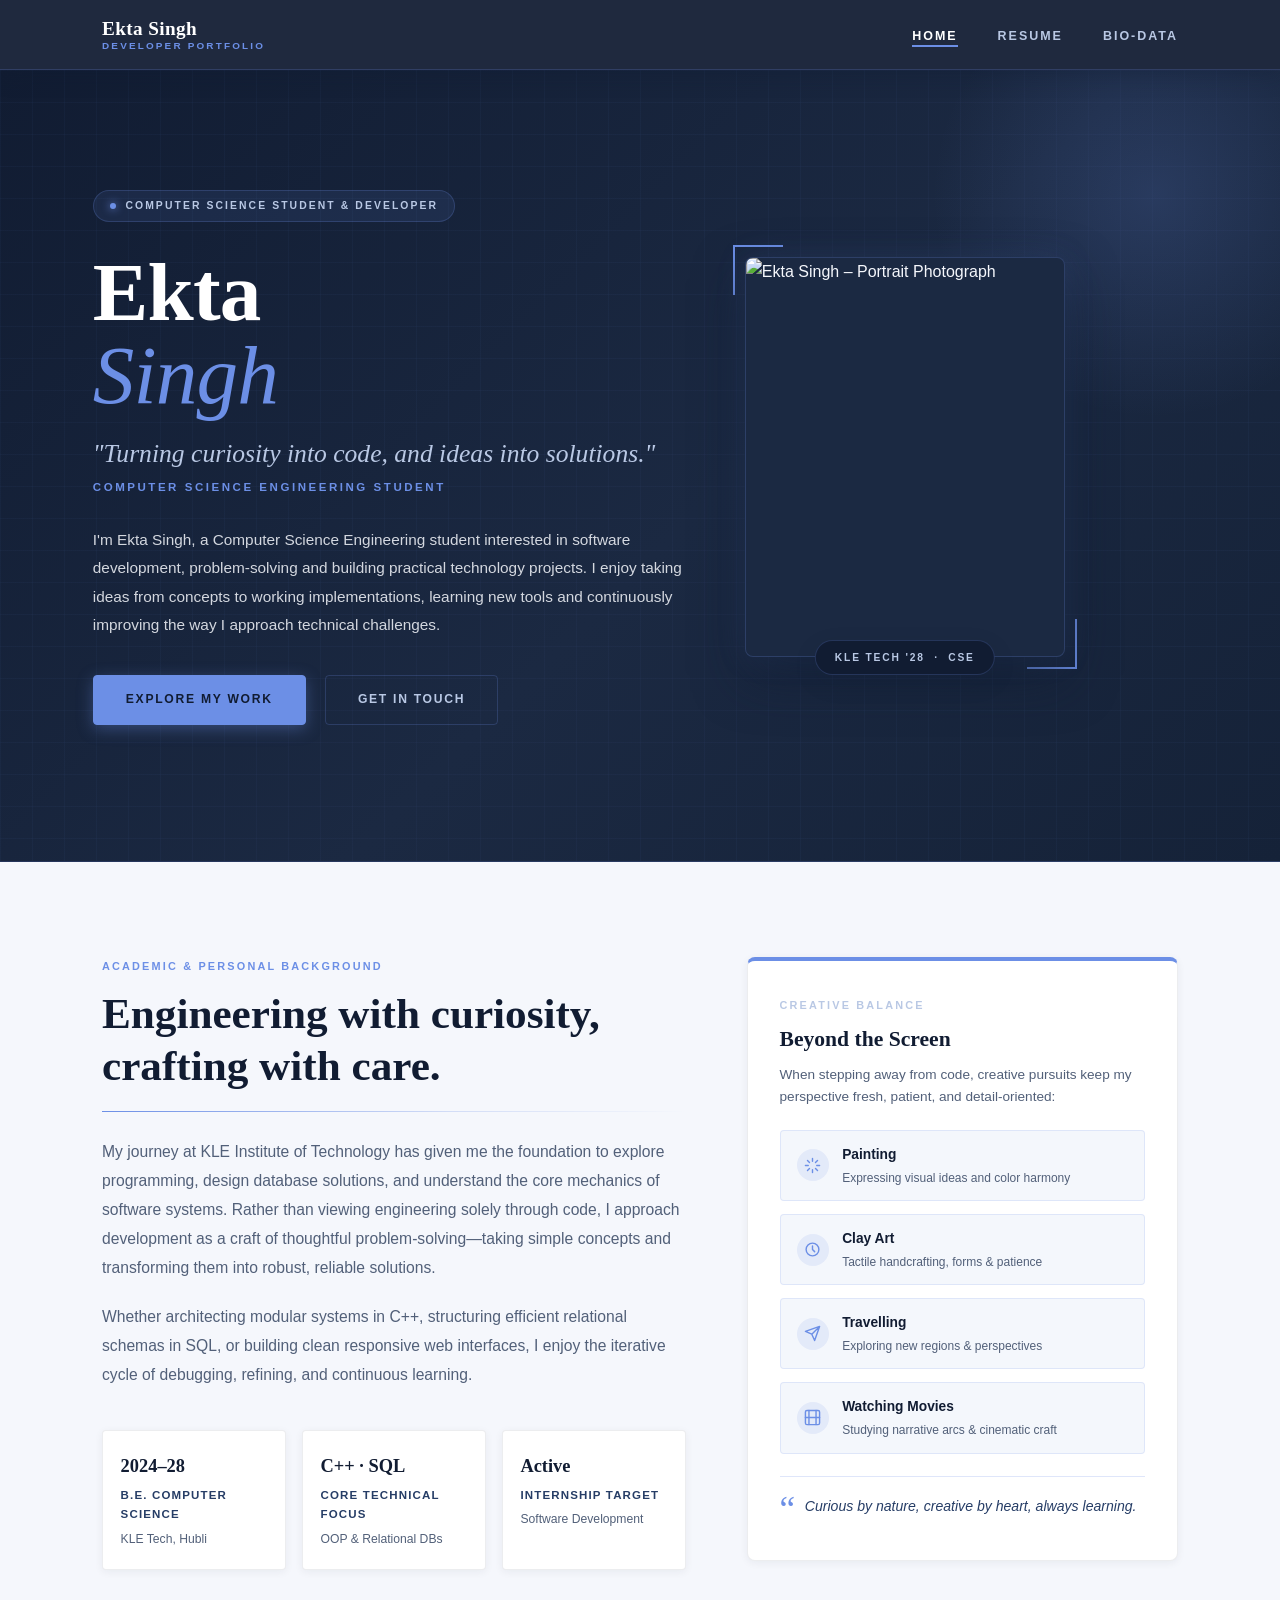
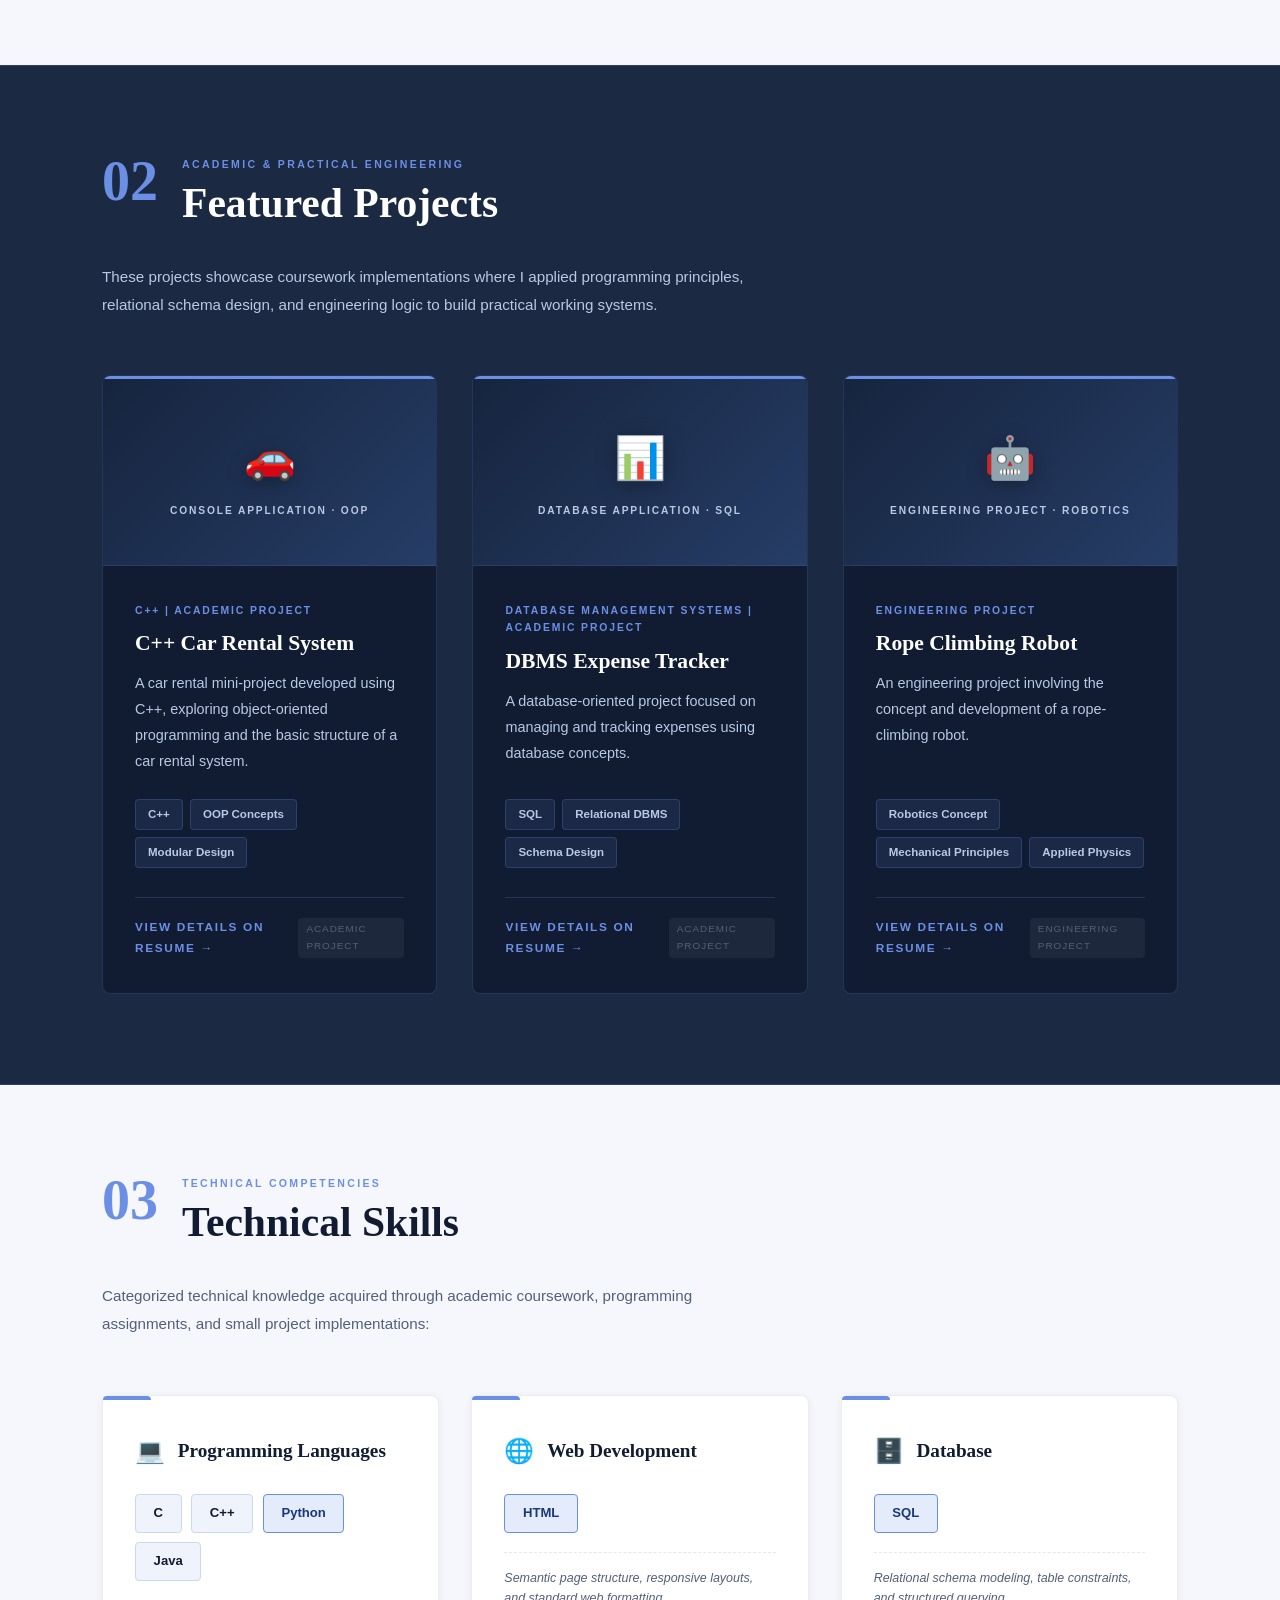
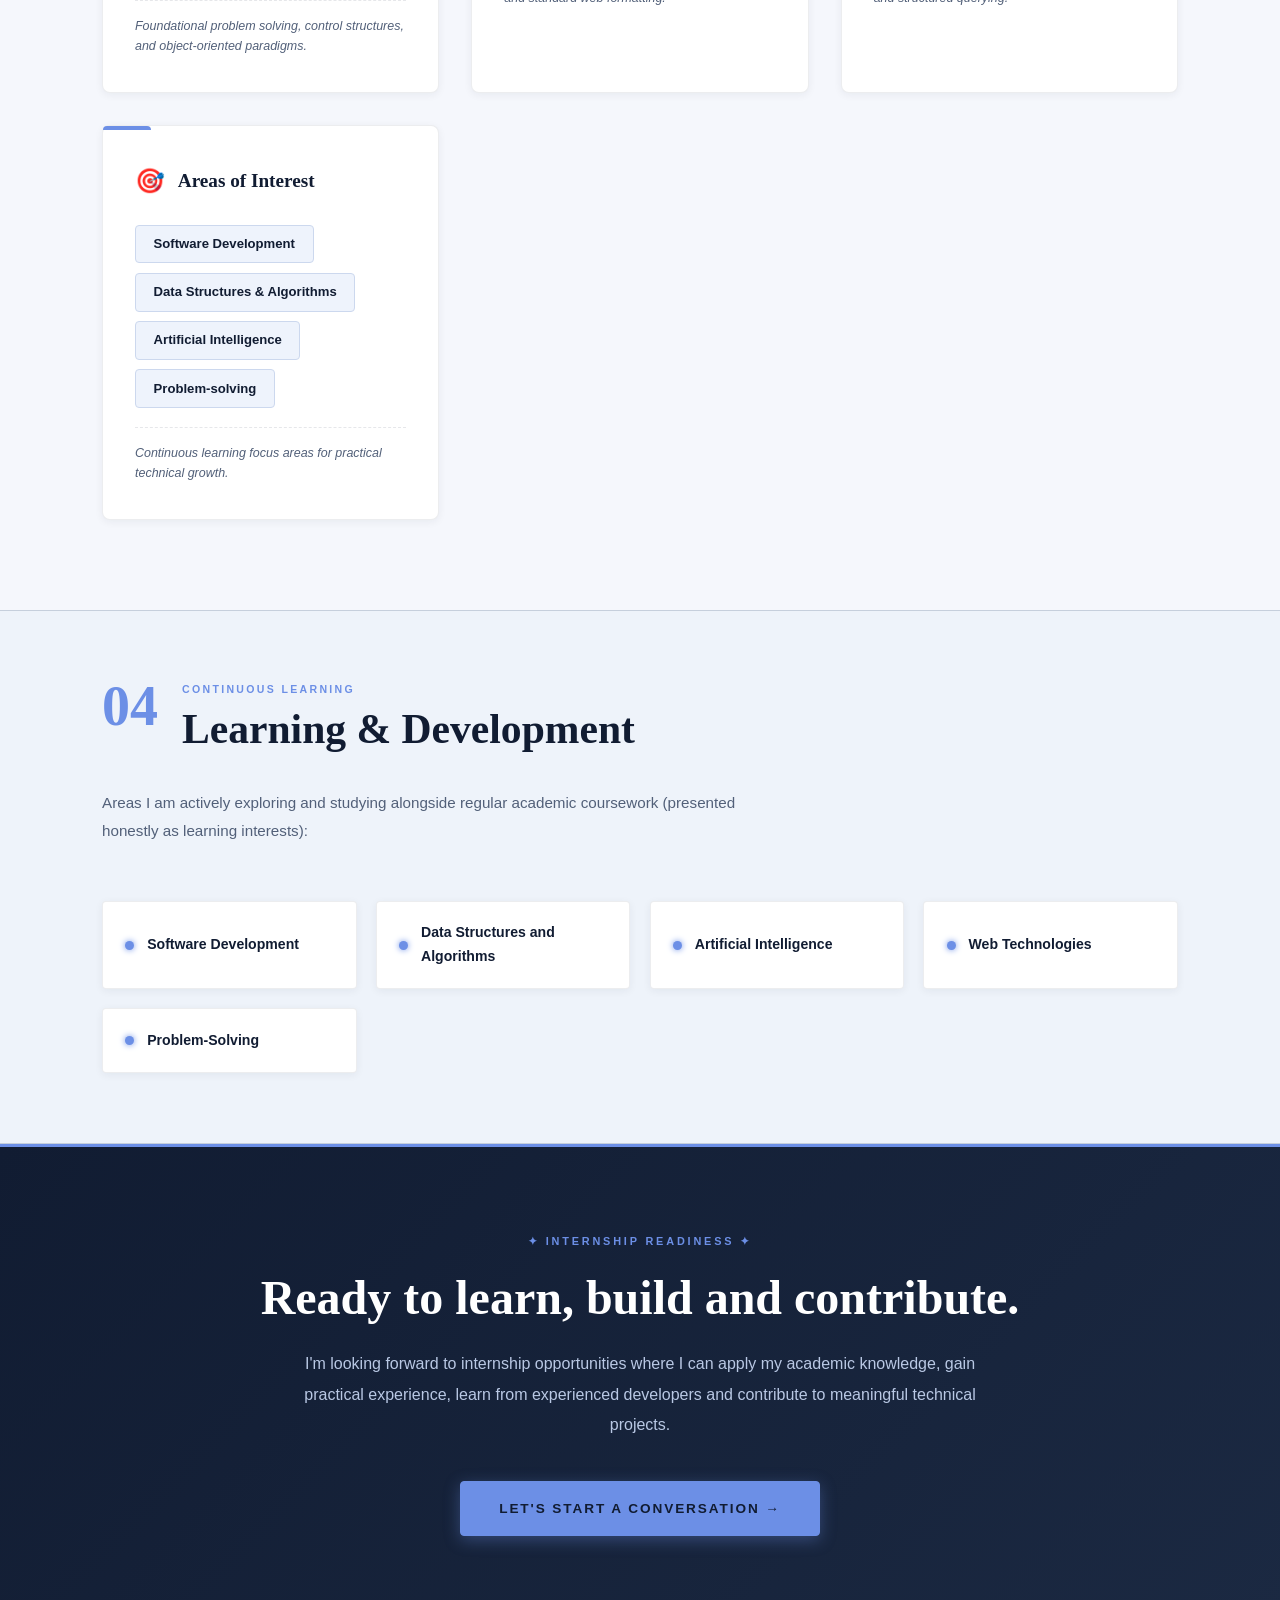
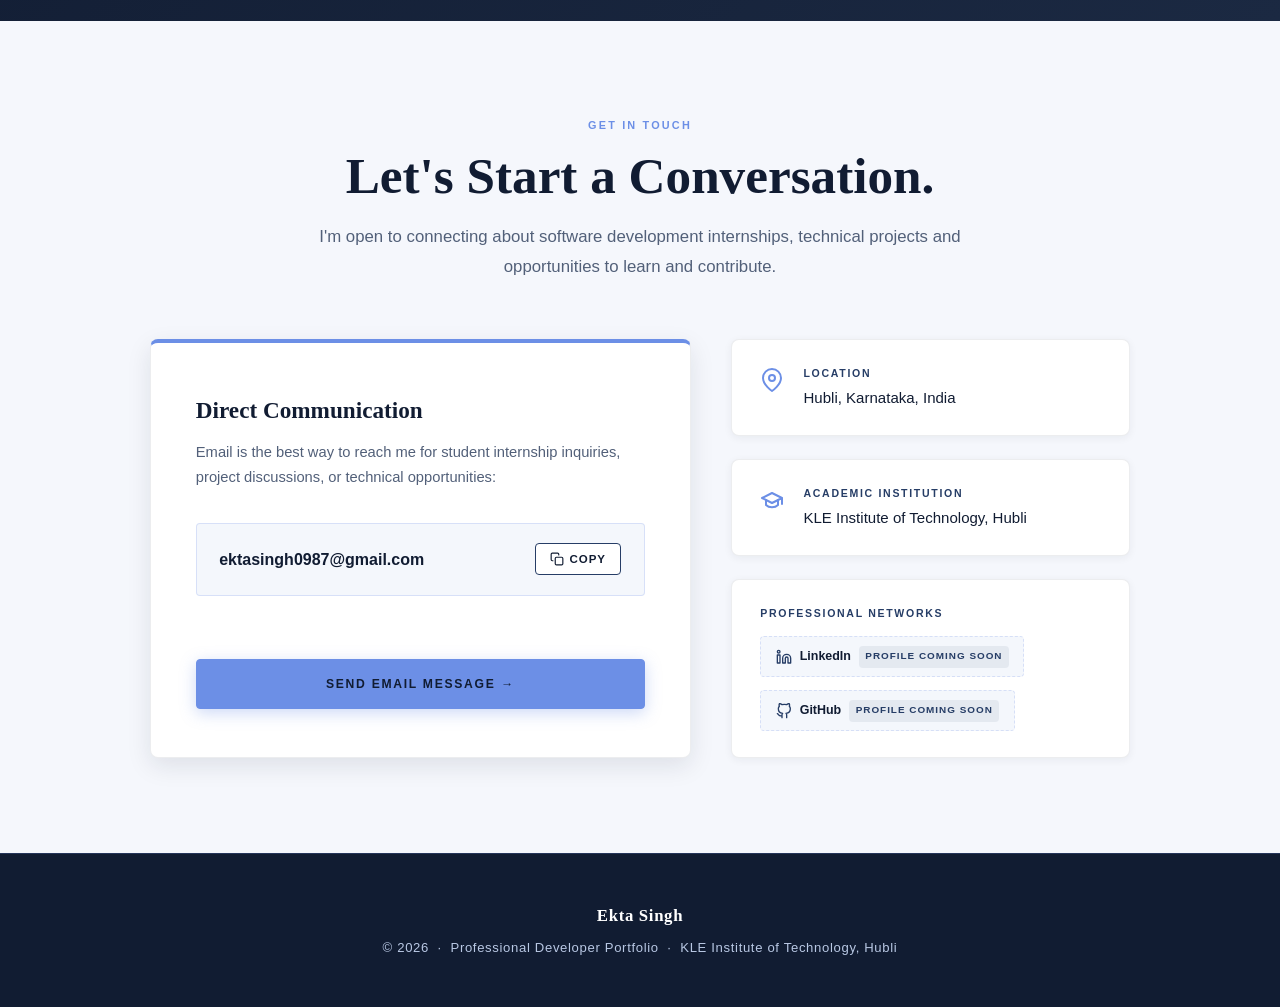
==== commit 3b6aa23c: "Update index.html" ====
--- a/index.html
+++ b/index.html
@@ -628,7 +628,7 @@
           crossorigin="anonymous"></script>
 
   <!-- External JavaScript -->
-  <script src="js/script.js"></script>
+  <script src="script.js"></script>
 
 </body>
 </html>
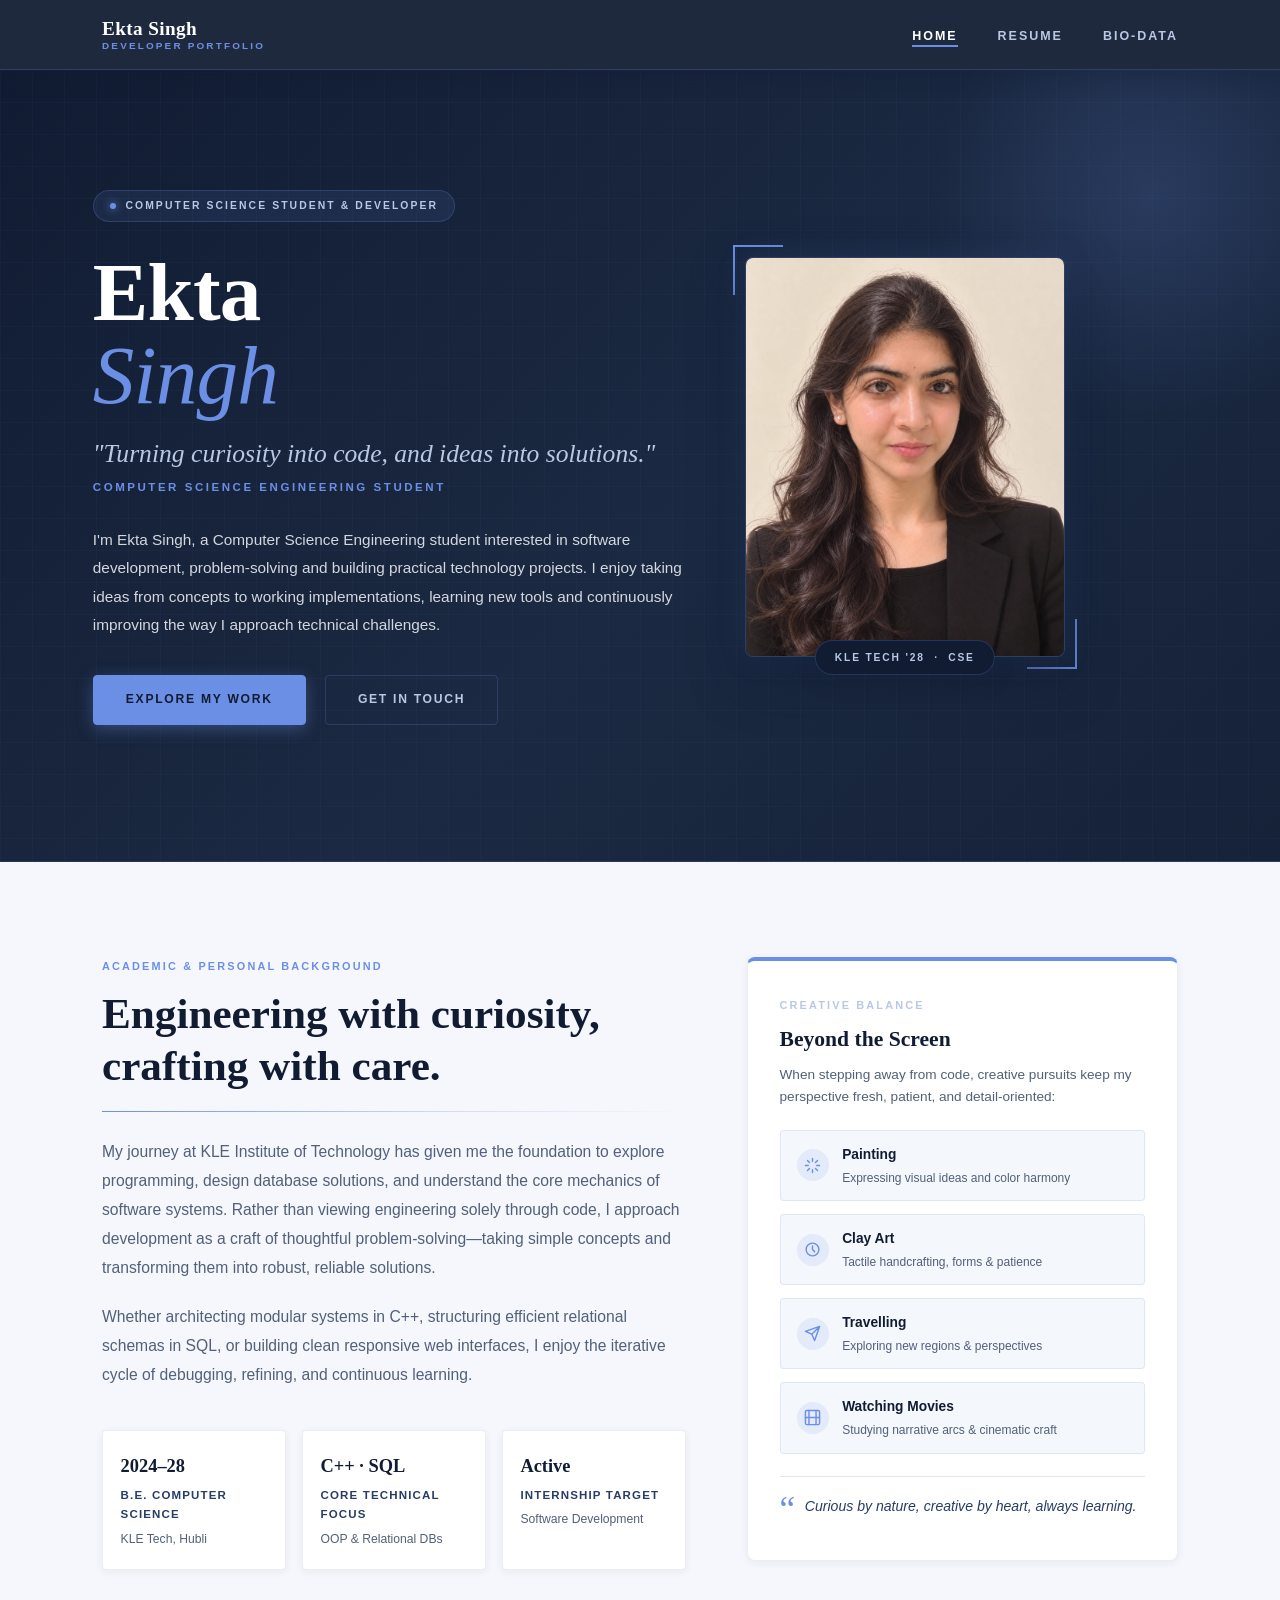
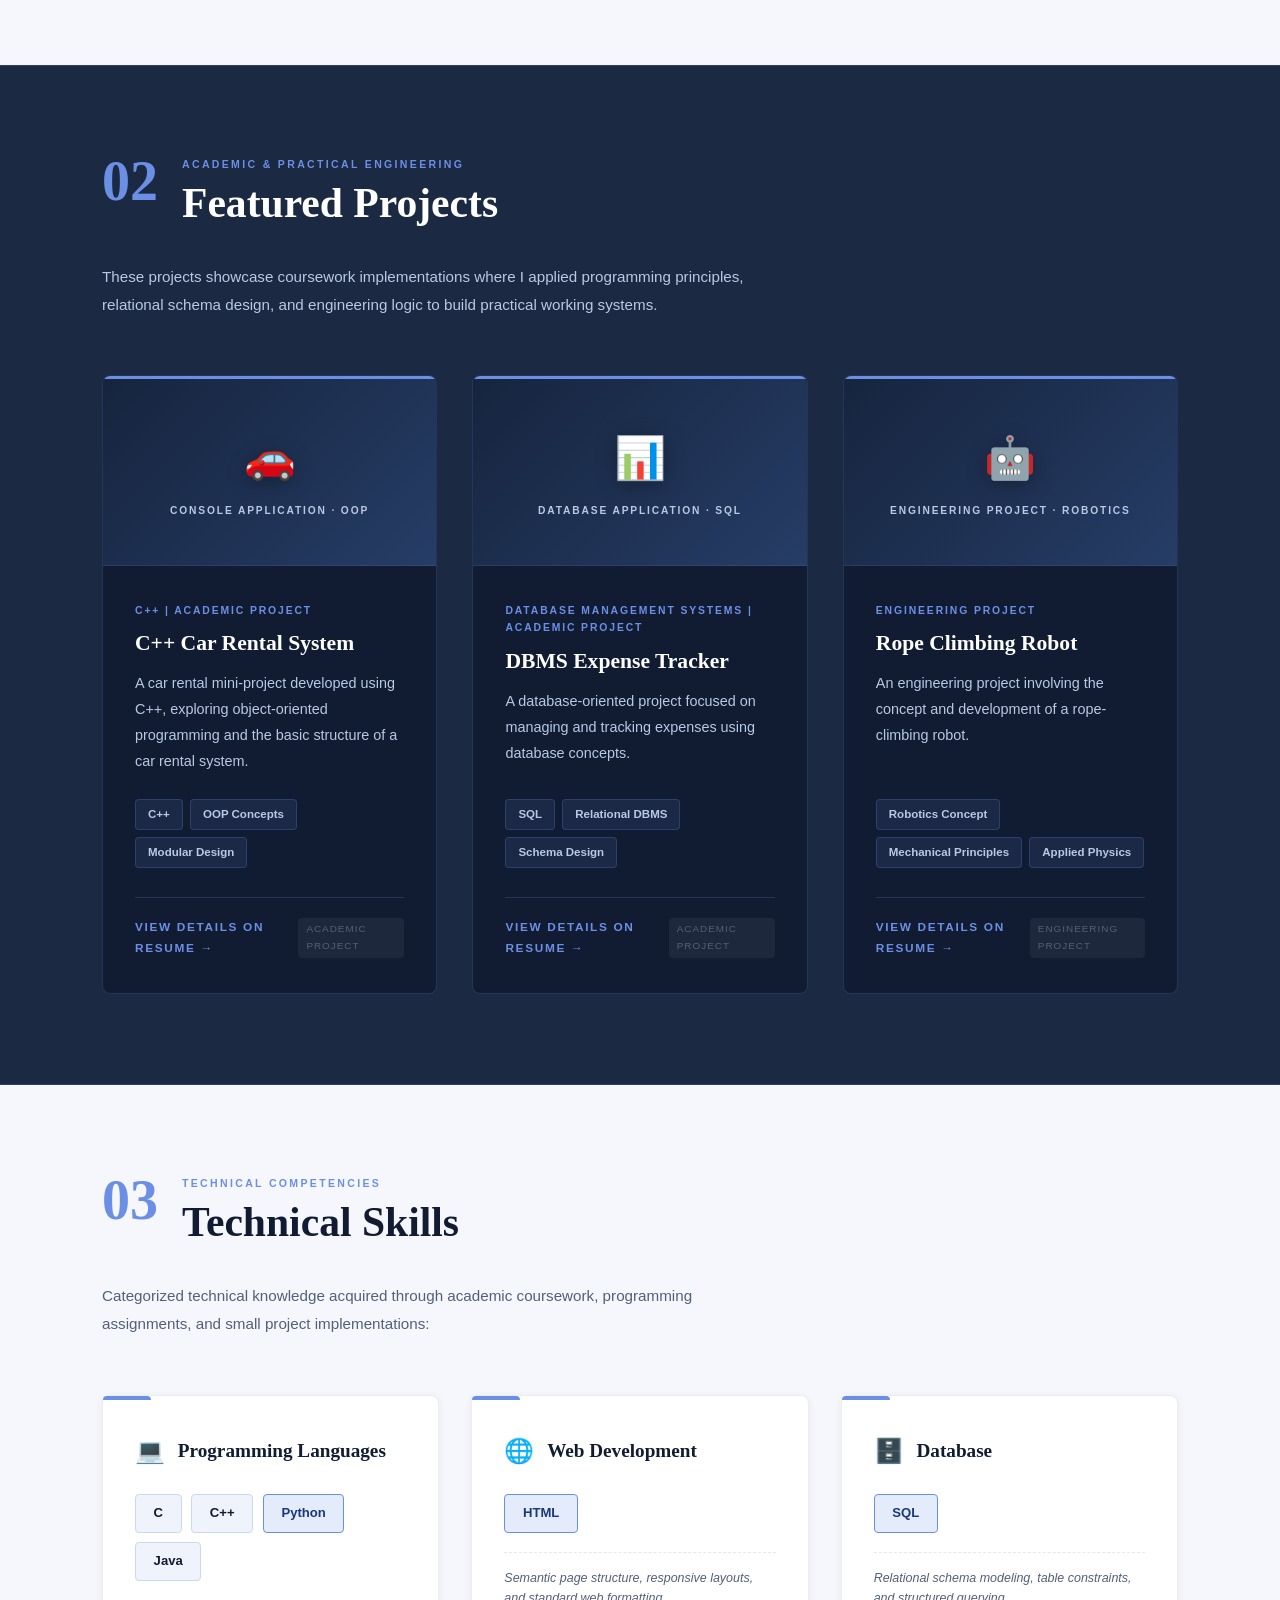
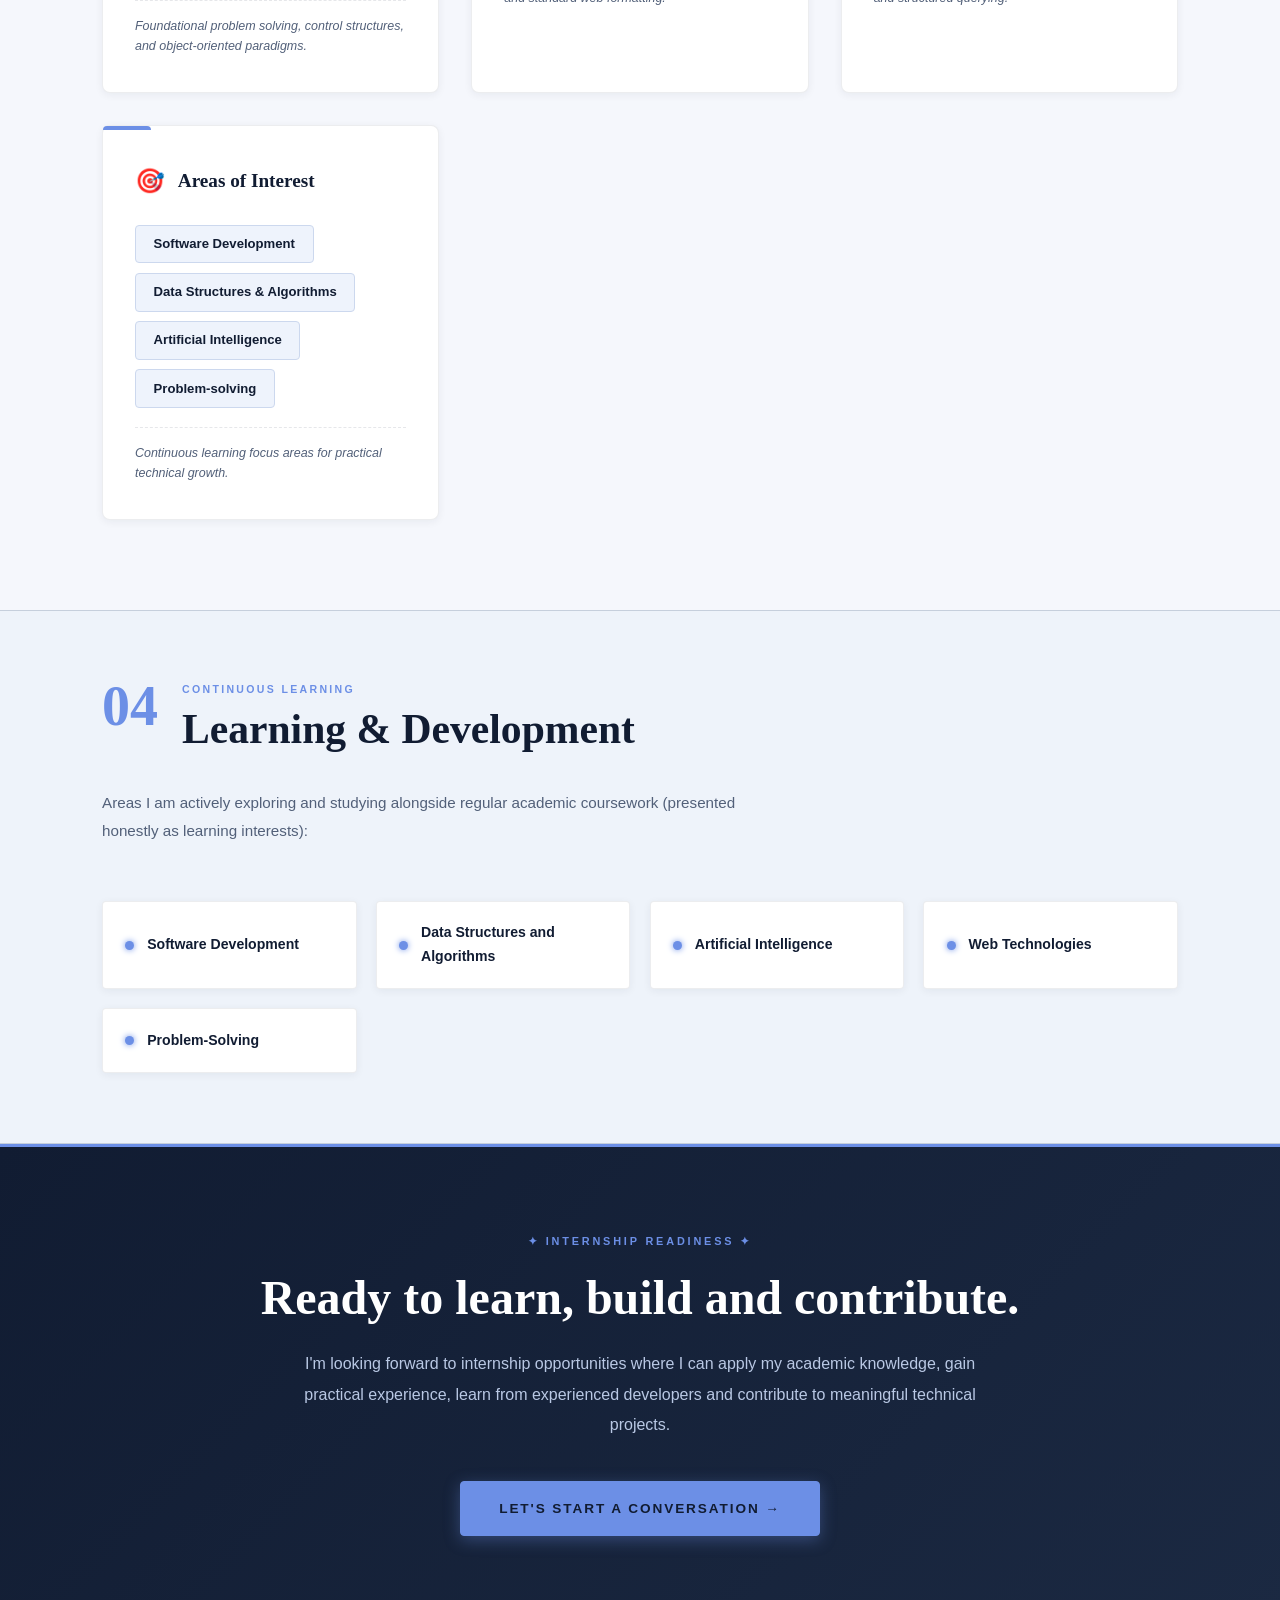
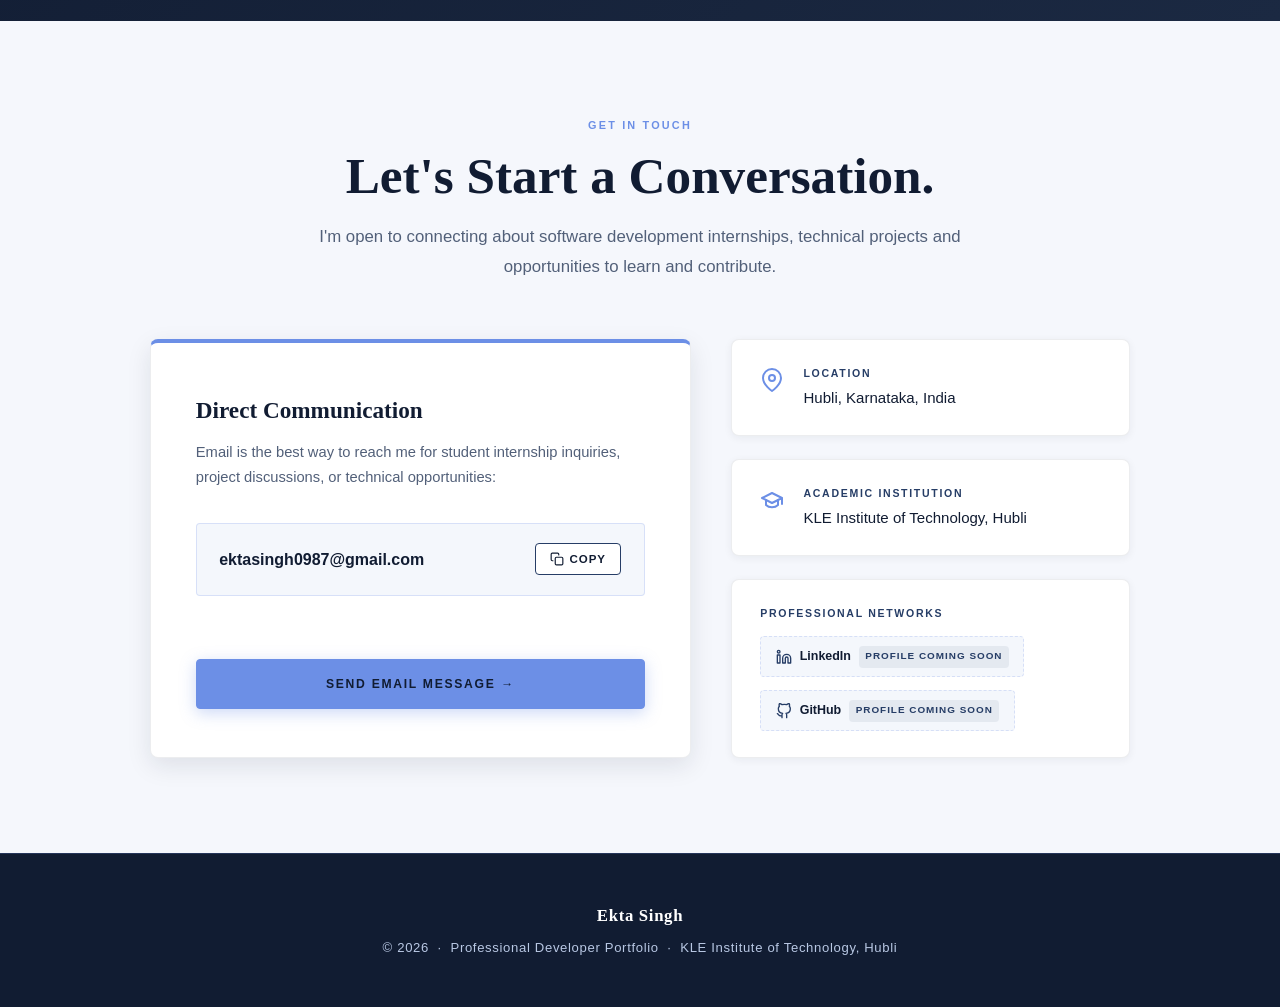
==== commit 1338370b: "Update index.html" ====
--- a/index.html
+++ b/index.html
@@ -93,7 +93,7 @@
 
           <!-- Portrait Frame (Single Large Home Photograph) -->
           <div class="hero__photo-frame">
-            <img src="images/profile.jpg"
+            <img src="PROFILE.JPG"
                  alt="Ekta Singh – Portrait Photograph"
                  class="hero__photo-img"
                  onerror="this.onerror=null; this.src='images/placeholder.svg';" />
